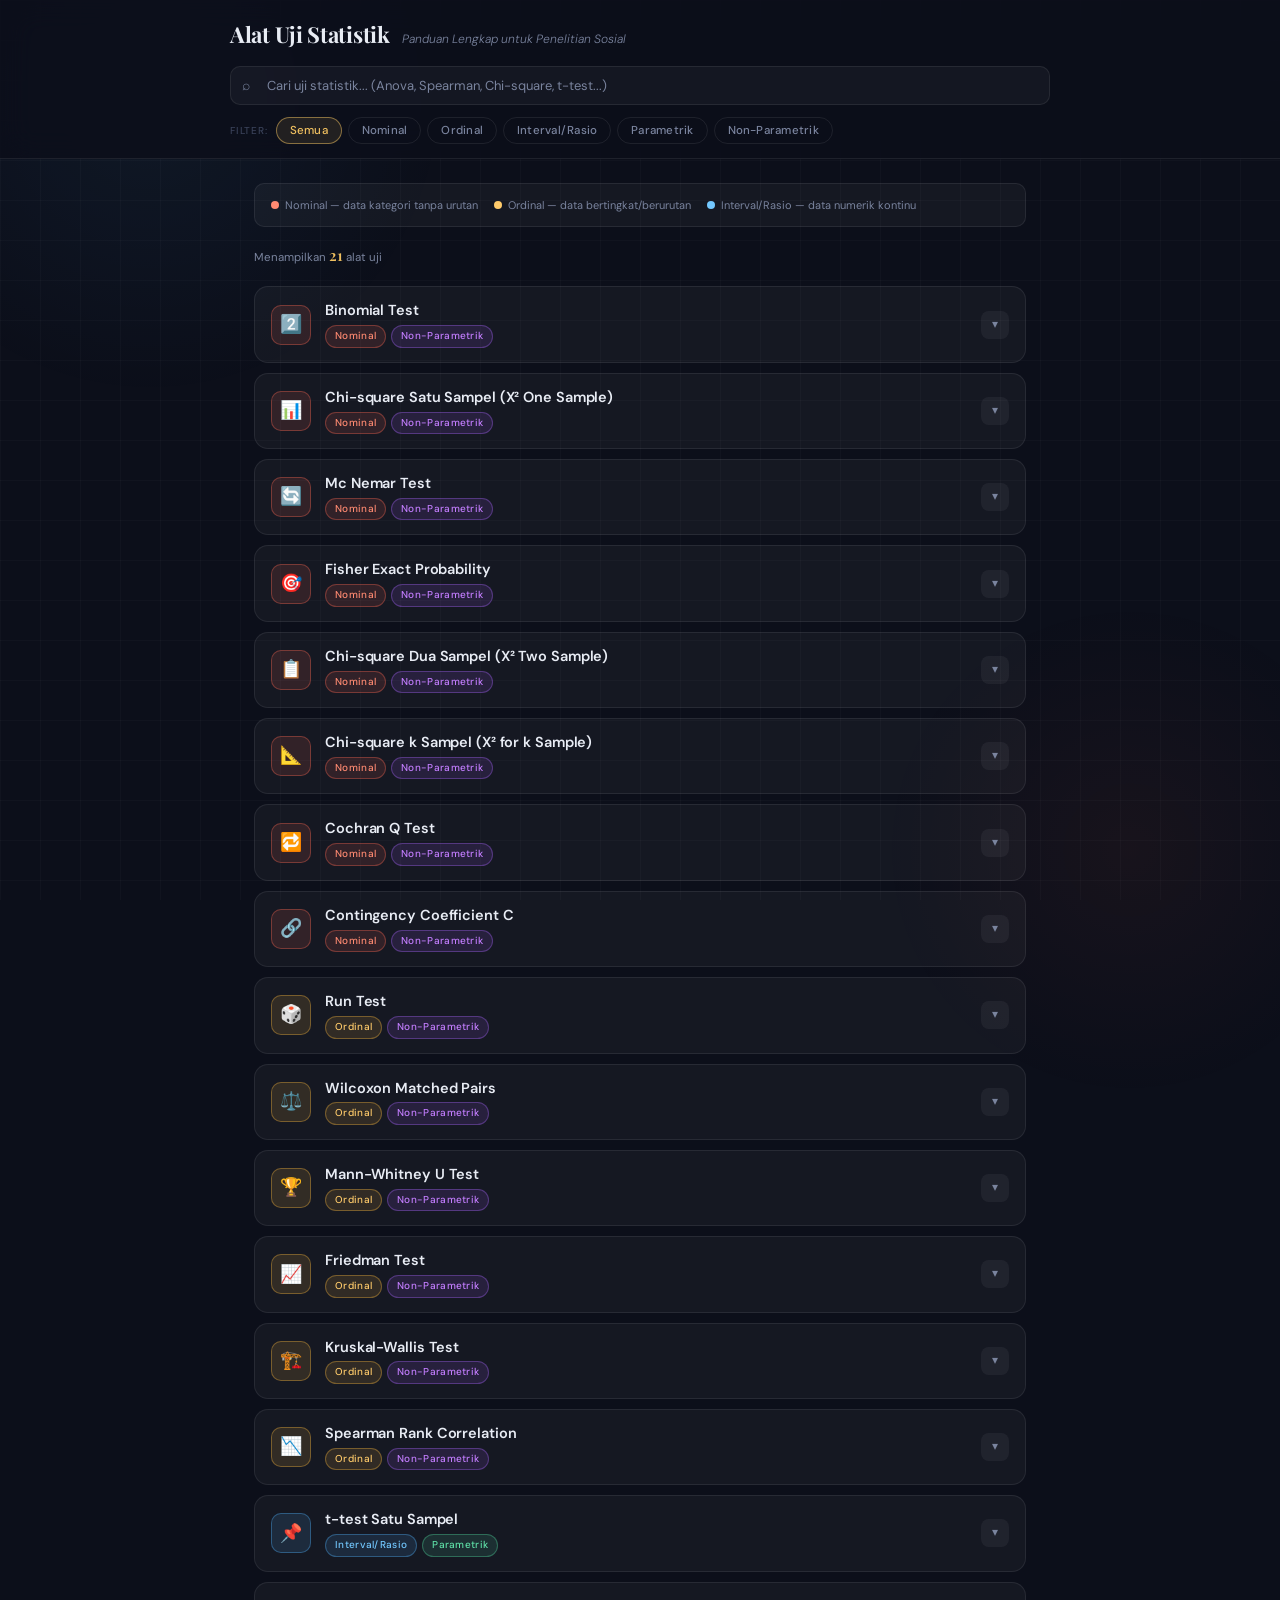
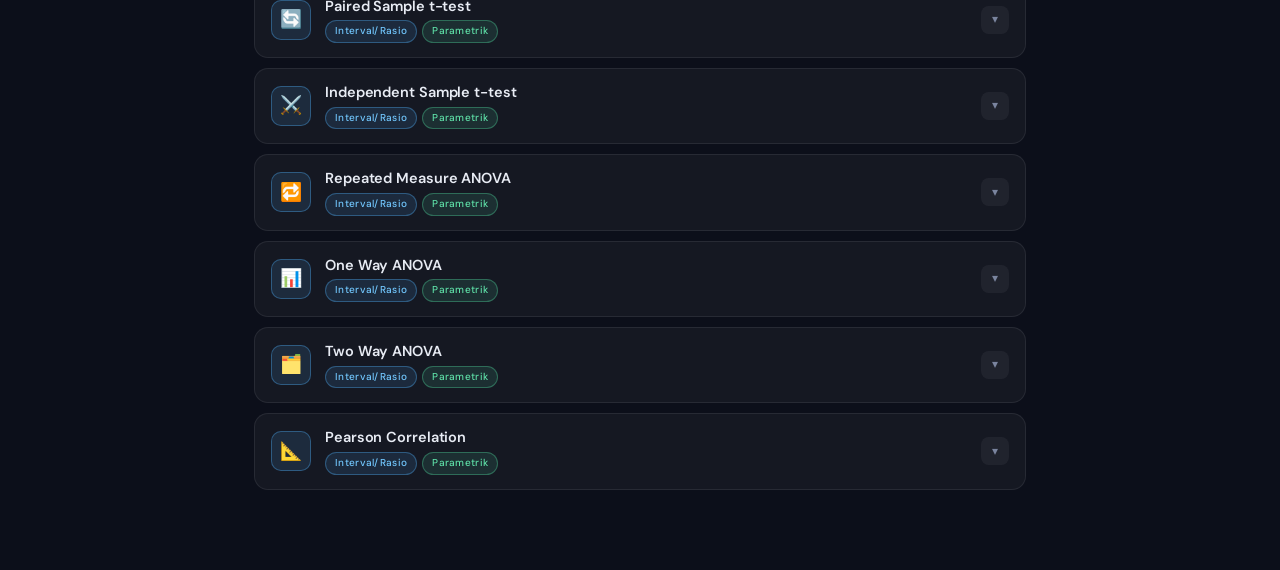
==== index.html @ ec3dcea4 "Rename statistik-uji.html to index.html" ====
<!DOCTYPE html>
<html lang="id">
<head>
<meta charset="UTF-8" />
<meta name="viewport" content="width=device-width, initial-scale=1.0" />
<title>Panduan Alat Uji Statistik</title>
<link href="https://fonts.googleapis.com/css2?family=Playfair+Display:wght@500;600;700&family=DM+Sans:ital,wght@0,300;0,400;0,500;0,600;1,300&display=swap" rel="stylesheet" />
<style>
  *, *::before, *::after { box-sizing: border-box; margin: 0; padding: 0; }

  :root {
    --bg:       #0c0f1a;
    --surface:  #131726;
    --glass:    rgba(255,255,255,0.04);
    --border:   rgba(255,255,255,0.08);
    --border-h: rgba(255,255,255,0.16);
    --text:     #e8ecf4;
    --muted:    #7a849e;
    --faint:    #3a4259;

    --nominal-bg:   rgba(255,105,80,0.12);
    --nominal-bdr:  rgba(255,105,80,0.35);
    --nominal-clr:  #ff8a72;
    --nominal-glow: rgba(255,105,80,0.15);

    --ordinal-bg:   rgba(255,185,60,0.12);
    --ordinal-bdr:  rgba(255,185,60,0.35);
    --ordinal-clr:  #ffcb6b;
    --ordinal-glow: rgba(255,185,60,0.12);

    --interval-bg:   rgba(80,180,255,0.12);
    --interval-bdr:  rgba(80,180,255,0.35);
    --interval-clr:  #73c8ff;
    --interval-glow: rgba(80,180,255,0.12);

    --para-bg:   rgba(80,220,160,0.12);
    --para-bdr:  rgba(80,220,160,0.35);
    --para-clr:  #5fe0a8;

    --nonpara-bg:   rgba(170,100,255,0.12);
    --nonpara-bdr:  rgba(170,100,255,0.35);
    --nonpara-clr:  #c47eff;

    --gold: #f0c060;
    --radius: 14px;
  }

  html { scroll-behavior: smooth; }

  body {
    background: var(--bg);
    color: var(--text);
    font-family: 'DM Sans', sans-serif;
    font-size: 14px;
    line-height: 1.65;
    min-height: 100vh;
    padding: 0;
    overflow-x: hidden;
  }

  /* Background grid */
  body::before {
    content: '';
    position: fixed;
    inset: 0;
    background-image:
      linear-gradient(rgba(255,255,255,0.025) 1px, transparent 1px),
      linear-gradient(90deg, rgba(255,255,255,0.025) 1px, transparent 1px);
    background-size: 40px 40px;
    pointer-events: none;
    z-index: 0;
  }

  /* Ambient glow blobs */
  body::after {
    content: '';
    position: fixed;
    top: -200px;
    left: -150px;
    width: 600px;
    height: 600px;
    background: radial-gradient(ellipse, rgba(80,180,255,0.06) 0%, transparent 70%);
    pointer-events: none;
    z-index: 0;
  }

  .glow-blob-2 {
    position: fixed;
    bottom: -200px;
    right: -100px;
    width: 500px;
    height: 500px;
    background: radial-gradient(ellipse, rgba(255,105,80,0.05) 0%, transparent 70%);
    pointer-events: none;
    z-index: 0;
  }

  /* ─── HEADER ─── */
  .site-header {
    position: sticky;
    top: 0;
    z-index: 100;
    background: rgba(12,15,26,0.85);
    backdrop-filter: blur(16px);
    -webkit-backdrop-filter: blur(16px);
    border-bottom: 1px solid var(--border);
    padding: 16px 24px 14px;
  }

  .header-inner {
    max-width: 820px;
    margin: 0 auto;
  }

  .header-top {
    display: flex;
    align-items: baseline;
    gap: 12px;
    margin-bottom: 14px;
  }

  .site-title {
    font-family: 'Playfair Display', serif;
    font-size: 22px;
    font-weight: 700;
    color: var(--text);
    letter-spacing: -0.3px;
  }

  .site-subtitle {
    font-size: 12px;
    color: var(--muted);
    font-weight: 300;
    font-style: italic;
  }

  /* Search */
  .search-box {
    position: relative;
    margin-bottom: 12px;
  }

  .search-icon {
    position: absolute;
    left: 12px;
    top: 50%;
    transform: translateY(-50%);
    color: var(--muted);
    font-size: 14px;
    pointer-events: none;
  }

  .search-input {
    width: 100%;
    padding: 10px 14px 10px 36px;
    background: var(--glass);
    border: 1px solid var(--border);
    border-radius: 10px;
    color: var(--text);
    font-family: 'DM Sans', sans-serif;
    font-size: 13px;
    outline: none;
    transition: border-color 0.2s, box-shadow 0.2s;
  }

  .search-input::placeholder { color: var(--muted); }

  .search-input:focus {
    border-color: rgba(255,255,255,0.2);
    box-shadow: 0 0 0 3px rgba(255,255,255,0.04);
  }

  /* Filter Pills */
  .filter-row {
    display: flex;
    gap: 6px;
    flex-wrap: wrap;
    align-items: center;
  }

  .filter-label {
    font-size: 10px;
    color: var(--faint);
    text-transform: uppercase;
    letter-spacing: 0.08em;
    margin-right: 2px;
    font-weight: 500;
  }

  .filter-btn {
    padding: 5px 13px;
    font-size: 11.5px;
    font-family: 'DM Sans', sans-serif;
    font-weight: 500;
    border-radius: 20px;
    border: 1px solid var(--border);
    background: transparent;
    color: var(--muted);
    cursor: pointer;
    transition: all 0.18s;
    letter-spacing: 0.02em;
  }

  .filter-btn:hover { border-color: var(--border-h); color: var(--text); }

  .filter-btn.active-semua    { border-color: rgba(240,192,96,0.5); background: rgba(240,192,96,0.1); color: var(--gold); }
  .filter-btn.active-nominal  { border-color: var(--nominal-bdr); background: var(--nominal-bg); color: var(--nominal-clr); }
  .filter-btn.active-ordinal  { border-color: var(--ordinal-bdr); background: var(--ordinal-bg); color: var(--ordinal-clr); }
  .filter-btn.active-interval { border-color: var(--interval-bdr); background: var(--interval-bg); color: var(--interval-clr); }
  .filter-btn.active-parametrik { border-color: var(--para-bdr); background: var(--para-bg); color: var(--para-clr); }
  .filter-btn.active-nonpara  { border-color: var(--nonpara-bdr); background: var(--nonpara-bg); color: var(--nonpara-clr); }

  /* ─── MAIN ─── */
  .main {
    max-width: 820px;
    margin: 0 auto;
    padding: 24px 24px 80px;
    position: relative;
    z-index: 1;
  }

  .count-bar {
    display: flex;
    align-items: center;
    justify-content: space-between;
    margin-bottom: 18px;
  }

  .count-text {
    font-size: 11.5px;
    color: var(--muted);
    font-weight: 400;
  }

  .count-num {
    font-family: 'Playfair Display', serif;
    font-size: 15px;
    color: var(--gold);
    font-weight: 600;
  }

  /* ─── CARDS ─── */
  .cards-grid { display: flex; flex-direction: column; gap: 10px; }

  .uji-card {
    background: var(--glass);
    border: 1px solid var(--border);
    border-radius: var(--radius);
    overflow: hidden;
    cursor: pointer;
    transition: border-color 0.2s, box-shadow 0.2s, transform 0.15s;
    animation: fadeSlide 0.35s ease both;
  }

  @keyframes fadeSlide {
    from { opacity: 0; transform: translateY(12px); }
    to   { opacity: 1; transform: translateY(0); }
  }

  .uji-card:hover {
    border-color: var(--border-h);
    transform: translateY(-1px);
    box-shadow: 0 8px 32px rgba(0,0,0,0.3);
  }

  .uji-card.open { border-color: rgba(255,255,255,0.15); }
  .uji-card.open.cat-nominal  { border-color: var(--nominal-bdr); box-shadow: 0 0 24px var(--nominal-glow); }
  .uji-card.open.cat-ordinal  { border-color: var(--ordinal-bdr); box-shadow: 0 0 24px var(--ordinal-glow); }
  .uji-card.open.cat-interval { border-color: var(--interval-bdr); box-shadow: 0 0 24px var(--interval-glow); }

  /* Card Header */
  .card-header {
    display: flex;
    align-items: center;
    gap: 14px;
    padding: 14px 16px;
    user-select: none;
  }

  .card-icon {
    width: 40px;
    height: 40px;
    min-width: 40px;
    border-radius: 10px;
    display: flex;
    align-items: center;
    justify-content: center;
    font-size: 18px;
    flex-shrink: 0;
  }

  .icon-nominal  { background: var(--nominal-bg);  box-shadow: inset 0 0 0 1px var(--nominal-bdr); }
  .icon-ordinal  { background: var(--ordinal-bg);  box-shadow: inset 0 0 0 1px var(--ordinal-bdr); }
  .icon-interval { background: var(--interval-bg); box-shadow: inset 0 0 0 1px var(--interval-bdr); }

  .card-meta { flex: 1; min-width: 0; }

  .card-name {
    font-size: 14.5px;
    font-weight: 600;
    color: var(--text);
    letter-spacing: -0.1px;
    line-height: 1.3;
    white-space: nowrap;
    overflow: hidden;
    text-overflow: ellipsis;
  }

  .card-tags {
    display: flex;
    gap: 5px;
    flex-wrap: wrap;
    margin-top: 5px;
  }

  .tag {
    font-size: 10px;
    font-weight: 500;
    padding: 2px 9px;
    border-radius: 20px;
    letter-spacing: 0.03em;
  }

  .t-nominal   { background: var(--nominal-bg);   color: var(--nominal-clr);   border: 1px solid var(--nominal-bdr); }
  .t-ordinal   { background: var(--ordinal-bg);   color: var(--ordinal-clr);   border: 1px solid var(--ordinal-bdr); }
  .t-interval  { background: var(--interval-bg);  color: var(--interval-clr);  border: 1px solid var(--interval-bdr); }
  .t-para      { background: var(--para-bg);      color: var(--para-clr);      border: 1px solid var(--para-bdr); }
  .t-nonpara   { background: var(--nonpara-bg);   color: var(--nonpara-clr);   border: 1px solid var(--nonpara-bdr); }

  .chevron {
    width: 28px;
    height: 28px;
    min-width: 28px;
    border-radius: 8px;
    background: rgba(255,255,255,0.05);
    display: flex;
    align-items: center;
    justify-content: center;
    color: var(--muted);
    font-size: 12px;
    transition: transform 0.25s, background 0.2s;
  }

  .uji-card.open .chevron {
    transform: rotate(180deg);
    background: rgba(255,255,255,0.08);
    color: var(--text);
  }

  /* Card Body */
  .card-body {
    max-height: 0;
    overflow: hidden;
    transition: max-height 0.4s cubic-bezier(0.4, 0, 0.2, 1);
  }

  .uji-card.open .card-body { max-height: 800px; }

  .card-body-inner {
    padding: 0 16px 18px;
    border-top: 1px solid var(--border);
    display: grid;
    grid-template-columns: 1fr 1fr;
    gap: 14px 20px;
    margin-top: 14px;
  }

  .body-section { }
  .body-section.full { grid-column: 1 / -1; }

  .body-label {
    font-size: 9.5px;
    font-weight: 600;
    text-transform: uppercase;
    letter-spacing: 0.1em;
    margin-bottom: 6px;
    display: flex;
    align-items: center;
    gap: 5px;
  }

  .label-dot {
    width: 5px;
    height: 5px;
    border-radius: 50%;
    display: inline-block;
    flex-shrink: 0;
  }

  .sec-def   .body-label { color: var(--interval-clr); }
  .sec-def   .label-dot  { background: var(--interval-clr); }
  .sec-when  .body-label { color: var(--para-clr); }
  .sec-when  .label-dot  { background: var(--para-clr); }
  .sec-req   .body-label { color: var(--nominal-clr); }
  .sec-req   .label-dot  { background: var(--nominal-clr); }
  .sec-ex    .body-label { color: var(--ordinal-clr); }
  .sec-ex    .label-dot  { background: var(--ordinal-clr); }

  .body-text {
    font-size: 12.5px;
    color: var(--muted);
    line-height: 1.65;
    font-weight: 300;
  }

  .body-text strong { color: var(--text); font-weight: 500; }

  .example-box {
    background: rgba(255,185,60,0.06);
    border: 1px solid rgba(255,185,60,0.18);
    border-radius: 8px;
    padding: 10px 12px;
    font-size: 12px;
    color: rgba(255,203,107,0.85);
    line-height: 1.6;
    font-style: italic;
    font-weight: 300;
  }

  /* No result */
  .no-result {
    text-align: center;
    padding: 60px 20px;
    color: var(--faint);
    font-size: 14px;
  }

  .no-result span { display: block; font-size: 36px; margin-bottom: 12px; }

  /* ─── LEGEND ─── */
  .legend {
    display: flex;
    gap: 16px;
    flex-wrap: wrap;
    margin-bottom: 16px;
    padding: 12px 16px;
    background: var(--glass);
    border: 1px solid var(--border);
    border-radius: 10px;
  }

  .legend-item {
    display: flex;
    align-items: center;
    gap: 6px;
    font-size: 11px;
    color: var(--muted);
  }

  .legend-dot {
    width: 8px;
    height: 8px;
    border-radius: 50%;
    flex-shrink: 0;
  }

  /* Scroll to top */
  .scroll-top {
    position: fixed;
    bottom: 24px;
    right: 24px;
    width: 40px;
    height: 40px;
    border-radius: 10px;
    background: var(--surface);
    border: 1px solid var(--border);
    color: var(--muted);
    font-size: 16px;
    cursor: pointer;
    display: flex;
    align-items: center;
    justify-content: center;
    transition: all 0.2s;
    z-index: 50;
    opacity: 0;
    pointer-events: none;
  }

  .scroll-top.visible { opacity: 1; pointer-events: all; }
  .scroll-top:hover { border-color: var(--border-h); color: var(--text); transform: translateY(-2px); }

  /* Responsive */
  @media (max-width: 580px) {
    .site-header { padding: 14px 16px 12px; }
    .main { padding: 18px 16px 80px; }
    .card-body-inner { grid-template-columns: 1fr; }
    .body-section.full { grid-column: 1; }
    .card-name { font-size: 13.5px; white-space: normal; }
    .header-top { flex-direction: column; gap: 2px; }
  }
</style>
</head>
<body>

<div class="glow-blob-2"></div>

<!-- HEADER -->
<header class="site-header">
  <div class="header-inner">
    <div class="header-top">
      <h1 class="site-title">Alat Uji Statistik</h1>
      <span class="site-subtitle">Panduan Lengkap untuk Penelitian Sosial</span>
    </div>

    <div class="search-box">
      <span class="search-icon">⌕</span>
      <input class="search-input" id="searchInput" type="text"
        placeholder="Cari uji statistik... (Anova, Spearman, Chi-square, t-test...)"
        oninput="filterCards()" />
    </div>

    <div class="filter-row">
      <span class="filter-label">Filter:</span>
      <button class="filter-btn active-semua"    data-filter="semua"      onclick="setFilter('semua',this)">Semua</button>
      <button class="filter-btn"                data-filter="nominal"    onclick="setFilter('nominal',this)">Nominal</button>
      <button class="filter-btn"                data-filter="ordinal"    onclick="setFilter('ordinal',this)">Ordinal</button>
      <button class="filter-btn"                data-filter="interval"   onclick="setFilter('interval',this)">Interval/Rasio</button>
      <button class="filter-btn"                data-filter="parametrik" onclick="setFilter('parametrik',this)">Parametrik</button>
      <button class="filter-btn"                data-filter="nonpara"    onclick="setFilter('nonpara',this)">Non-Parametrik</button>
    </div>
  </div>
</header>

<!-- MAIN -->
<main class="main">
  <!-- Legend -->
  <div class="legend">
    <div class="legend-item"><span class="legend-dot" style="background:var(--nominal-clr)"></span>Nominal — data kategori tanpa urutan</div>
    <div class="legend-item"><span class="legend-dot" style="background:var(--ordinal-clr)"></span>Ordinal — data bertingkat/berurutan</div>
    <div class="legend-item"><span class="legend-dot" style="background:var(--interval-clr)"></span>Interval/Rasio — data numerik kontinu</div>
  </div>

  <div class="count-bar">
    <span class="count-text">Menampilkan <span class="count-num" id="countNum">0</span> alat uji</span>
    <span class="count-text" id="filterLabel"></span>
  </div>

  <div class="cards-grid" id="cardsGrid"></div>
</main>

<button class="scroll-top" id="scrollTopBtn" onclick="window.scrollTo({top:0,behavior:'smooth'})">↑</button>

<script>
const data = [
  // ── NOMINAL ──
  {
    name: "Binomial Test",
    skala: ["nominal"], jenis: ["nonpara"],
    icon: "icon-nominal", cat: "cat-nominal", emoji: "2️⃣",
    deskripsi: "Menguji apakah proporsi observasi pada dua kategori sesuai dengan proporsi yang dihipotesiskan. Digunakan ketika data hanya memiliki dua kemungkinan hasil (ya/tidak, sukses/gagal, laki/perempuan).",
    kapan: "Satu sampel, data nominal dengan <strong>2 kategori</strong>, ingin menguji apakah proporsi sesuai teori.",
    syarat: "Data berskala nominal, hanya ada <strong>2 kategori (dikotomi)</strong>, satu sampel.",
    contoh: "Apakah proporsi responden yang memilih 'setuju' (60%) berbeda secara signifikan dari proporsi yang diharapkan (50%)?"
  },
  {
    name: "Chi-square Satu Sampel (X² One Sample)",
    skala: ["nominal"], jenis: ["nonpara"],
    icon: "icon-nominal", cat: "cat-nominal", emoji: "📊",
    deskripsi: "Menguji apakah frekuensi observasi pada tiap kategori sesuai dengan frekuensi yang diharapkan berdasarkan teori atau distribusi tertentu. Cocok untuk lebih dari dua kategori.",
    kapan: "Satu sampel, data nominal <strong>≥2 kategori</strong>, membandingkan distribusi observasi vs teori.",
    syarat: "Frekuensi harapan tiap sel <strong>≥ 5</strong>, data nominal, satu sampel.",
    contoh: "Apakah distribusi agama mahasiswa (Islam 70%, Kristen 15%, lainnya 15%) sesuai dengan distribusi populasi umum?"
  },
  {
    name: "Mc Nemar Test",
    skala: ["nominal"], jenis: ["nonpara"],
    icon: "icon-nominal", cat: "cat-nominal", emoji: "🔄",
    deskripsi: "Menguji perubahan proporsi pada dua pengukuran berpasangan dari subjek yang sama (sebelum–sesudah). Dirancang khusus untuk data dikotomi dari kelompok yang sama.",
    kapan: "Dua kelompok <strong>berpasangan</strong>, data nominal dikotomi, mengukur perubahan sebelum–sesudah intervensi.",
    syarat: "Data dikotomi (2 kategori), kelompok berpasangan/related, <strong>desain pre-post</strong>.",
    contoh: "Apakah ada perubahan signifikan proporsi mahasiswa yang 'tidak paham' menjadi 'paham' setelah mengikuti pelatihan?"
  },
  {
    name: "Fisher Exact Probability",
    skala: ["nominal"], jenis: ["nonpara"],
    icon: "icon-nominal", cat: "cat-nominal", emoji: "🎯",
    deskripsi: "Alternatif Chi-square ketika sampel kecil atau frekuensi harapan sel kurang dari 5. Menghitung probabilitas eksak dari tabel kontingensi 2×2.",
    kapan: "Dua kelompok independen, data nominal, <strong>sampel kecil (n&lt;20)</strong> atau frekuensi harapan &lt;5.",
    syarat: "Tabel 2×2, dua kelompok bebas, sampel kecil, <strong>frekuensi harapan &lt;5</strong>.",
    contoh: "Apakah ada hubungan antara jenis kelamin dan keputusan mengikuti organisasi pada kelompok mahasiswa baru yang kecil?"
  },
  {
    name: "Chi-square Dua Sampel (X² Two Sample)",
    skala: ["nominal"], jenis: ["nonpara"],
    icon: "icon-nominal", cat: "cat-nominal", emoji: "📋",
    deskripsi: "Menguji apakah ada perbedaan distribusi frekuensi antara dua kelompok independen. Uji yang paling umum untuk data nominal dengan dua kelompok bebas dan sampel besar.",
    kapan: "Dua kelompok <strong>independen</strong>, data nominal, sampel cukup besar, frekuensi harapan tiap sel ≥5.",
    syarat: "Dua kelompok bebas, <strong>frekuensi harapan ≥5</strong> per sel, data nominal.",
    contoh: "Apakah ada perbedaan proporsi pilihan partai politik antara kelompok laki-laki dan perempuan?"
  },
  {
    name: "Chi-square k Sampel (X² for k Sample)",
    skala: ["nominal"], jenis: ["nonpara"],
    icon: "icon-nominal", cat: "cat-nominal", emoji: "📐",
    deskripsi: "Perluasan Chi-square untuk lebih dari dua kelompok. Menguji apakah ada perbedaan distribusi proporsi di antara beberapa kelompok sekaligus.",
    kapan: "<strong>Lebih dari 2 kelompok</strong>, data nominal, ingin menguji perbedaan distribusi antar semua kelompok.",
    syarat: "Lebih dari 2 kelompok (bebas atau berpasangan), data nominal.",
    contoh: "Apakah ada perbedaan pilihan metode belajar (online/offline/hybrid) antara mahasiswa Semester 1, 3, 5, dan 7?"
  },
  {
    name: "Cochran Q Test",
    skala: ["nominal"], jenis: ["nonpara"],
    icon: "icon-nominal", cat: "cat-nominal", emoji: "🔁",
    deskripsi: "Perluasan Mc Nemar untuk lebih dari dua pengukuran berpasangan pada data dikotomi. Menguji apakah ada perubahan proporsi yang konsisten di tiga kondisi atau lebih.",
    kapan: "<strong>Lebih dari 2</strong> pengukuran berpasangan, data dikotomi, subjek diukur berulang kali.",
    syarat: "Data dikotomi, >2 kondisi berpasangan, subjek yang sama diukur berulang.",
    contoh: "Apakah proporsi mahasiswa yang 'berhasil' mengerjakan soal berbeda secara signifikan pada minggu ke-1, ke-3, dan ke-5 pelatihan?"
  },
  {
    name: "Contingency Coefficient C",
    skala: ["nominal"], jenis: ["nonpara"],
    icon: "icon-nominal", cat: "cat-nominal", emoji: "🔗",
    deskripsi: "Mengukur kekuatan hubungan (korelasi) antara dua variabel nominal. Nilainya berkisar antara 0 (tidak ada hubungan) hingga mendekati 1 (hubungan kuat). Diturunkan dari nilai Chi-square.",
    kapan: "Mengukur <strong>asosiasi</strong> antara dua variabel nominal, setelah Chi-square terbukti signifikan.",
    syarat: "Dua variabel nominal, tabel kontingensi, sebaiknya digunakan bersama Chi-square.",
    contoh: "Seberapa kuat hubungan antara jenis kelamin dan pilihan jurusan kuliah?"
  },
  // ── ORDINAL ──
  {
    name: "Run Test",
    skala: ["ordinal"], jenis: ["nonpara"],
    icon: "icon-ordinal", cat: "cat-ordinal", emoji: "🎲",
    deskripsi: "Menguji apakah urutan atau sekuens data bersifat acak (random) atau menunjukkan pola tertentu. Digunakan untuk mendeteksi tren, pola siklus, atau non-randomness dalam data.",
    kapan: "Satu sampel ordinal/nominal, ingin menguji <strong>kerandoman urutan</strong> data.",
    syarat: "Satu sampel, data dikotomi atau ordinal, fokus pada urutan kemunculan nilai.",
    contoh: "Apakah urutan jawaban benar-salah mahasiswa dalam ujian bersifat acak, atau ada pola menebak?"
  },
  {
    name: "Wilcoxon Matched Pairs",
    skala: ["ordinal"], jenis: ["nonpara"],
    icon: "icon-ordinal", cat: "cat-ordinal", emoji: "⚖️",
    deskripsi: "Alternatif non-parametrik dari Paired t-test. Menguji apakah ada perbedaan signifikan antara dua pengukuran berpasangan dengan membandingkan ranking selisih skor.",
    kapan: "Dua kelompok berpasangan, data ordinal atau <strong>interval tidak normal</strong>, desain pre-post.",
    syarat: "Dua kondisi berpasangan, data ordinal atau interval tidak normal, ukuran sampel <strong>≥6</strong>.",
    contoh: "Apakah ada perbedaan skor kepuasan mahasiswa sebelum dan sesudah perbaikan sistem akademik?"
  },
  {
    name: "Mann-Whitney U Test",
    skala: ["ordinal"], jenis: ["nonpara"],
    icon: "icon-ordinal", cat: "cat-ordinal", emoji: "🏆",
    deskripsi: "Alternatif non-parametrik dari Independent t-test. Membandingkan dua kelompok bebas dengan menguji apakah salah satu kelompok cenderung memiliki nilai lebih tinggi (ranking lebih tinggi).",
    kapan: "Dua kelompok <strong>independen</strong>, data ordinal atau interval tidak normal.",
    syarat: "Dua kelompok bebas, data ordinal atau interval <strong>tidak memenuhi asumsi normalitas</strong>.",
    contoh: "Apakah ada perbedaan tingkat stres antara mahasiswa kos dan mahasiswa yang tinggal bersama orang tua?"
  },
  {
    name: "Friedman Test",
    skala: ["ordinal"], jenis: ["nonpara"],
    icon: "icon-ordinal", cat: "cat-ordinal", emoji: "📈",
    deskripsi: "Alternatif non-parametrik dari Repeated Measure ANOVA. Menguji perbedaan di antara lebih dari dua kondisi berpasangan berdasarkan ranking dalam setiap baris subjek.",
    kapan: "<strong>Lebih dari 2</strong> kondisi berpasangan, data ordinal atau interval tidak normal.",
    syarat: ">2 kondisi berpasangan, subjek yang sama diukur berulang, data ordinal/interval tidak normal.",
    contoh: "Apakah ada perbedaan skor motivasi belajar mahasiswa pada bulan ke-1, ke-3, dan ke-6 program mentoring?"
  },
  {
    name: "Kruskal-Wallis Test",
    skala: ["ordinal"], jenis: ["nonpara"],
    icon: "icon-ordinal", cat: "cat-ordinal", emoji: "🏗️",
    deskripsi: "Alternatif non-parametrik dari One Way ANOVA. Membandingkan lebih dari dua kelompok bebas menggunakan ranking. Jika signifikan, perlu uji post-hoc (Mann-Whitney + koreksi Bonferroni).",
    kapan: "<strong>Lebih dari 2 kelompok independen</strong>, data ordinal atau tidak memenuhi asumsi ANOVA.",
    syarat: ">2 kelompok bebas, data ordinal atau interval tidak normal, tiap kelompok <strong>n≥5</strong>.",
    contoh: "Apakah ada perbedaan tingkat kepuasan kerja antara PNS, karyawan swasta, dan wiraswasta?"
  },
  {
    name: "Spearman Rank Correlation",
    skala: ["ordinal"], jenis: ["nonpara"],
    icon: "icon-ordinal", cat: "cat-ordinal", emoji: "📉",
    deskripsi: "Mengukur kekuatan dan arah hubungan monotonis antara dua variabel ordinal (atau interval tidak normal). Menggunakan ranking, bukan nilai asli. Koefisien berkisar −1 hingga +1.",
    kapan: "Mencari <strong>korelasi</strong> antara dua variabel ordinal, atau interval yang tidak normal.",
    syarat: "Dua variabel ordinal atau interval tidak normal, hubungan tidak harus linier (cukup <strong>monotonis</strong>).",
    contoh: "Apakah ada hubungan antara peringkat kelas dan tingkat kepuasan terhadap pembelajaran?"
  },
  // ── INTERVAL ──
  {
    name: "t-test Satu Sampel",
    skala: ["interval"], jenis: ["parametrik"],
    icon: "icon-interval", cat: "cat-interval", emoji: "📌",
    deskripsi: "Menguji apakah rata-rata satu kelompok berbeda secara signifikan dari nilai yang ditetapkan (nilai teoritis/standar). Uji dasar untuk data interval/rasio dengan satu sampel.",
    kapan: "Satu sampel, data interval/rasio, membandingkan rata-rata sampel dengan <strong>nilai standar tertentu</strong>.",
    syarat: "Data interval/rasio, <strong>distribusi normal</strong>, satu sampel.",
    contoh: "Apakah rata-rata IPK mahasiswa program A (3,2) berbeda secara signifikan dari standar IPK nasional (3,0)?"
  },
  {
    name: "Paired Sample t-test",
    skala: ["interval"], jenis: ["parametrik"],
    icon: "icon-interval", cat: "cat-interval", emoji: "🔄",
    deskripsi: "Membandingkan rata-rata dua pengukuran berpasangan dari subjek yang sama. Digunakan untuk desain pre-post atau ketika setiap data di kelompok 1 berpasangan dengan data di kelompok 2.",
    kapan: "Dua pengukuran <strong>berpasangan</strong> (pre-post), data interval/rasio, distribusi normal.",
    syarat: "Data interval/rasio, dua kondisi berpasangan, <strong>selisih skor berdistribusi normal</strong>.",
    contoh: "Apakah ada perbedaan rata-rata skor ujian mahasiswa sebelum dan sesudah mengikuti bimbel intensif?"
  },
  {
    name: "Independent Sample t-test",
    skala: ["interval"], jenis: ["parametrik"],
    icon: "icon-interval", cat: "cat-interval", emoji: "⚔️",
    deskripsi: "Membandingkan rata-rata dua kelompok yang berbeda dan tidak saling berhubungan. Uji parametrik paling umum untuk membandingkan dua kelompok pada data interval/rasio.",
    kapan: "Dua kelompok <strong>bebas</strong>, data interval/rasio, distribusi normal, varians homogen.",
    syarat: "Data interval/rasio, dua kelompok independen, distribusi normal, <strong>homogenitas varians</strong> (Levene's Test).",
    contoh: "Apakah ada perbedaan rata-rata pendapatan antara lulusan S1 dan D3?"
  },
  {
    name: "Repeated Measure ANOVA",
    skala: ["interval"], jenis: ["parametrik"],
    icon: "icon-interval", cat: "cat-interval", emoji: "🔁",
    deskripsi: "Perluasan Paired t-test untuk lebih dari dua kondisi berpasangan. Menganalisis perubahan rata-rata dalam satu kelompok subjek yang diukur berulang kali pada beberapa kondisi atau waktu.",
    kapan: "Satu kelompok, data interval/rasio, <strong>lebih dari dua waktu/kondisi</strong> pengukuran.",
    syarat: "Data interval/rasio, >2 kondisi berpasangan, normalitas, <strong>sphericity</strong> (Mauchly's test).",
    contoh: "Apakah ada perubahan rata-rata skor kecemasan mahasiswa pada minggu ke-1, ke-4, ke-8, dan ke-12 perkuliahan?"
  },
  {
    name: "One Way ANOVA",
    skala: ["interval"], jenis: ["parametrik"],
    icon: "icon-interval", cat: "cat-interval", emoji: "📊",
    deskripsi: "Membandingkan rata-rata lebih dari dua kelompok bebas berdasarkan <em>satu faktor</em>. Jika signifikan, perlu uji post-hoc (Tukey, Bonferroni, LSD) untuk mengetahui kelompok mana yang berbeda.",
    kapan: "<strong>Lebih dari 2 kelompok bebas</strong>, satu faktor, data interval/rasio, distribusi normal.",
    syarat: "Data interval/rasio, >2 kelompok independen, distribusi normal, <strong>homogenitas varians</strong>.",
    contoh: "Apakah ada perbedaan rata-rata produktivitas kerja antara karyawan dengan latar belakang S1, S2, dan S3?"
  },
  {
    name: "Two Way ANOVA",
    skala: ["interval"], jenis: ["parametrik"],
    icon: "icon-interval", cat: "cat-interval", emoji: "🗂️",
    deskripsi: "Menguji pengaruh <em>dua faktor</em> sekaligus terhadap satu variabel dependen, serta interaksi antara kedua faktor tersebut. Lebih efisien karena bisa melihat efek kombinasi dua variabel.",
    kapan: "Lebih dari 2 kelompok, <strong>dua faktor independen</strong>, data interval/rasio, ingin melihat efek interaksi.",
    syarat: "Data interval/rasio, dua faktor independen kategoris, normalitas, <strong>homogenitas varians</strong>.",
    contoh: "Apakah nilai ujian dipengaruhi oleh metode belajar (ceramah/diskusi) DAN jenis kelamin, serta apakah ada interaksi keduanya?"
  },
  {
    name: "Pearson Correlation",
    skala: ["interval"], jenis: ["parametrik"],
    icon: "icon-interval", cat: "cat-interval", emoji: "📐",
    deskripsi: "Mengukur kekuatan dan arah hubungan <em>linier</em> antara dua variabel interval/rasio. Koefisien r berkisar −1 (negatif sempurna) hingga +1 (positif sempurna). r=0 berarti tidak ada hubungan linier.",
    kapan: "Mengukur <strong>korelasi</strong> antara dua variabel interval/rasio yang keduanya berdistribusi normal.",
    syarat: "Dua variabel interval/rasio, distribusi <strong>normal bivariat</strong>, hubungan bersifat linier.",
    contoh: "Apakah ada hubungan antara jumlah jam belajar per minggu dengan nilai IPK mahasiswa?"
  }
];

let activeFilter = 'semua';
let searchQuery = '';
let openCards = new Set();

function setFilter(filter, btn) {
  activeFilter = filter;
  document.querySelectorAll('.filter-btn').forEach(b => {
    b.className = 'filter-btn';
  });
  btn.classList.add('active-' + filter);
  openCards.clear();
  renderCards();
}

function filterCards() {
  searchQuery = document.getElementById('searchInput').value.toLowerCase();
  openCards.clear();
  renderCards();
}

function renderCards() {
  const grid = document.getElementById('cardsGrid');
  const filtered = data.filter(d => {
    const mf = activeFilter === 'semua'
      || (activeFilter === 'nominal'    && d.skala.includes('nominal'))
      || (activeFilter === 'ordinal'    && d.skala.includes('ordinal'))
      || (activeFilter === 'interval'   && d.skala.includes('interval'))
      || (activeFilter === 'parametrik' && d.jenis.includes('parametrik'))
      || (activeFilter === 'nonpara'    && d.jenis.includes('nonpara'));
    const ms = !searchQuery
      || d.name.toLowerCase().includes(searchQuery)
      || d.deskripsi.toLowerCase().includes(searchQuery)
      || d.kapan.toLowerCase().includes(searchQuery);
    return mf && ms;
  });

  document.getElementById('countNum').textContent = filtered.length;

  if (filtered.length === 0) {
    grid.innerHTML = `<div class="no-result"><span>🔍</span>Tidak ada hasil untuk "<strong>${searchQuery}</strong>".<br>Coba kata kunci lain.</div>`;
    return;
  }

  grid.innerHTML = filtered.map((d, i) => {
    const skalaTags = d.skala.map(s =>
      s === 'nominal'  ? '<span class="tag t-nominal">Nominal</span>' :
      s === 'ordinal'  ? '<span class="tag t-ordinal">Ordinal</span>' :
                         '<span class="tag t-interval">Interval/Rasio</span>'
    ).join('');
    const jenisTags = d.jenis.map(j =>
      j === 'parametrik' ? '<span class="tag t-para">Parametrik</span>'
                         : '<span class="tag t-nonpara">Non-Parametrik</span>'
    ).join('');

    const isOpen = openCards.has(i);
    return `
    <div class="uji-card ${d.cat} ${isOpen ? 'open' : ''}" id="card-${i}" onclick="toggleCard(${i})">
      <div class="card-header">
        <div class="card-icon ${d.icon}">${d.emoji}</div>
        <div class="card-meta">
          <div class="card-name">${d.name}</div>
          <div class="card-tags">${skalaTags}${jenisTags}</div>
        </div>
        <div class="chevron">▾</div>
      </div>
      <div class="card-body">
        <div class="card-body-inner">
          <div class="body-section sec-def">
            <div class="body-label"><span class="label-dot"></span>Pengertian</div>
            <div class="body-text">${d.deskripsi}</div>
          </div>
          <div class="body-section sec-when">
            <div class="body-label"><span class="label-dot"></span>Kapan Digunakan</div>
            <div class="body-text">${d.kapan}</div>
          </div>
          <div class="body-section sec-req">
            <div class="body-label"><span class="label-dot"></span>Syarat Penggunaan</div>
            <div class="body-text">${d.syarat}</div>
          </div>
          <div class="body-section sec-ex full">
            <div class="body-label"><span class="label-dot"></span>Contoh Kasus</div>
            <div class="example-box">${d.contoh}</div>
          </div>
        </div>
      </div>
    </div>`;
  }).join('');
}

function toggleCard(i) {
  const card = document.getElementById('card-' + i);
  if (openCards.has(i)) {
    openCards.delete(i);
    card.classList.remove('open');
  } else {
    openCards.add(i);
    card.classList.add('open');
  }
}

// Scroll to top button
window.addEventListener('scroll', () => {
  const btn = document.getElementById('scrollTopBtn');
  btn.classList.toggle('visible', window.scrollY > 300);
});

renderCards();
</script>
</body>
</html>
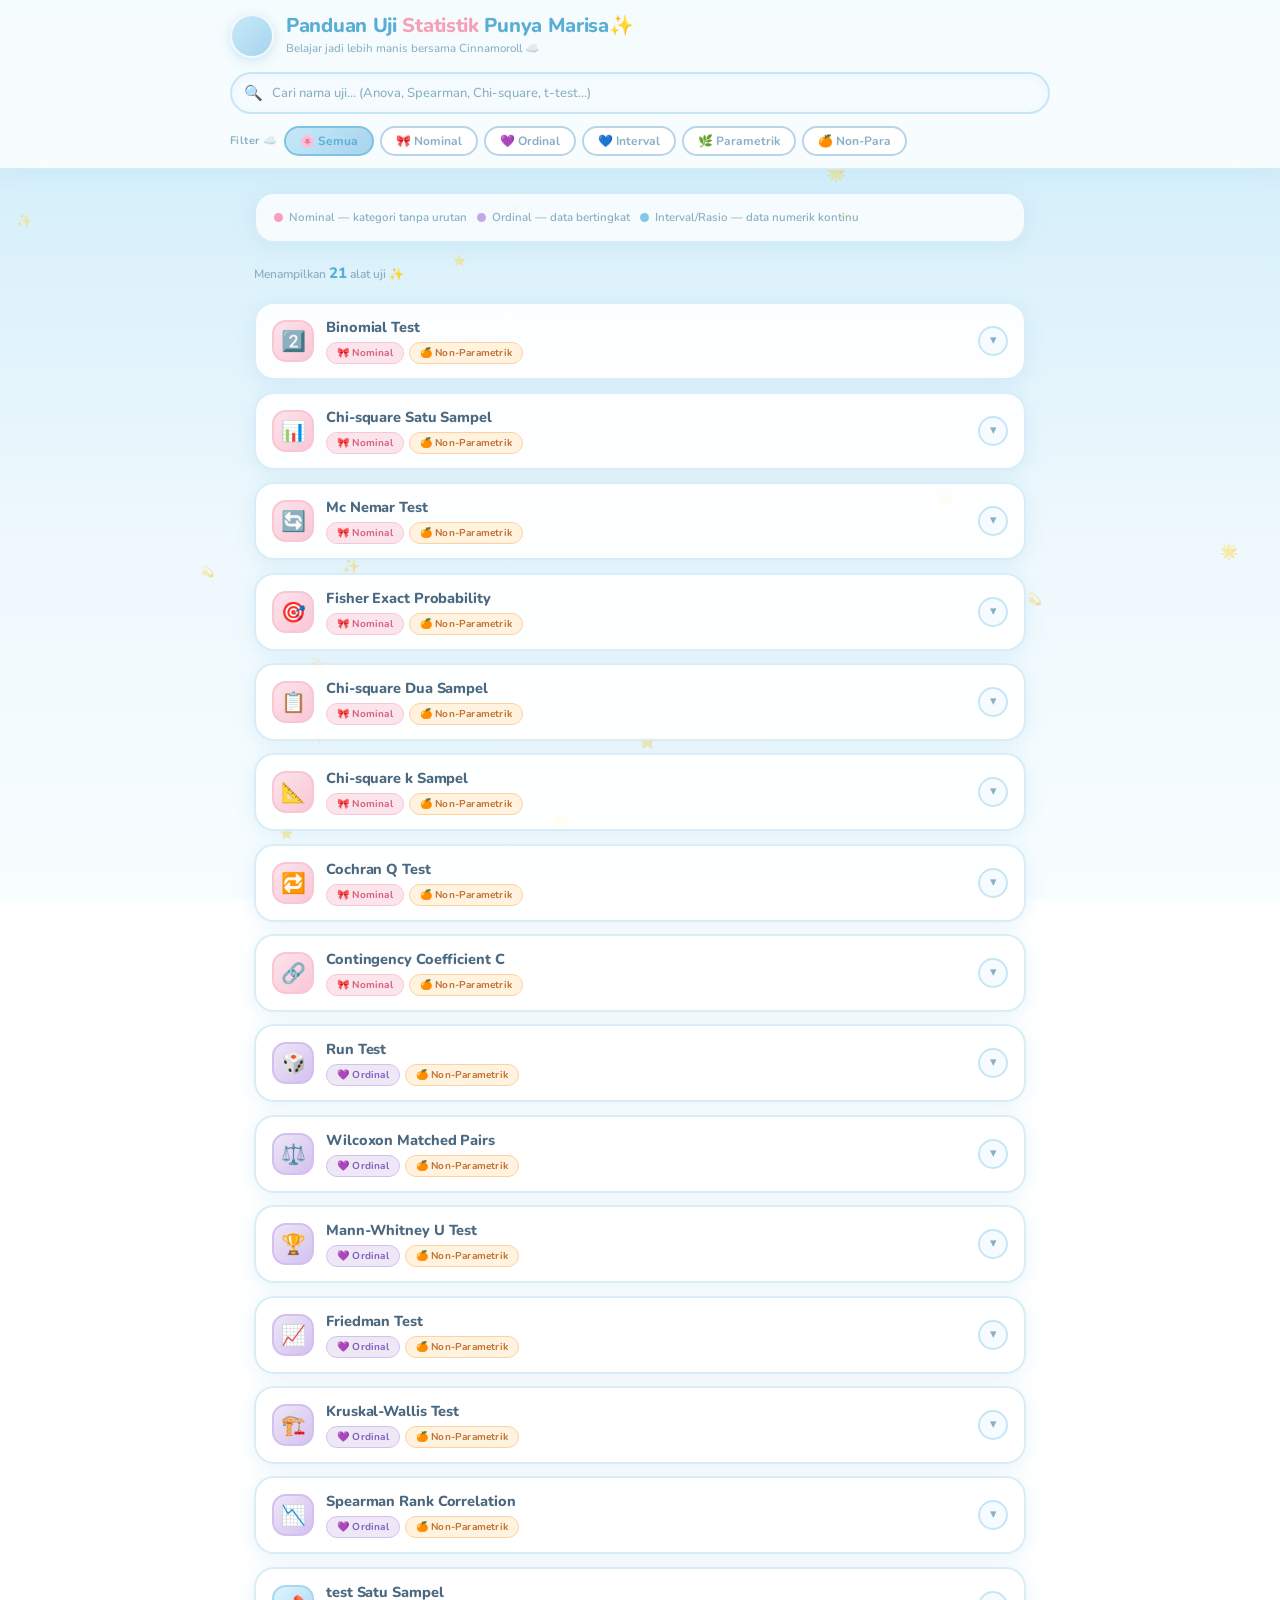
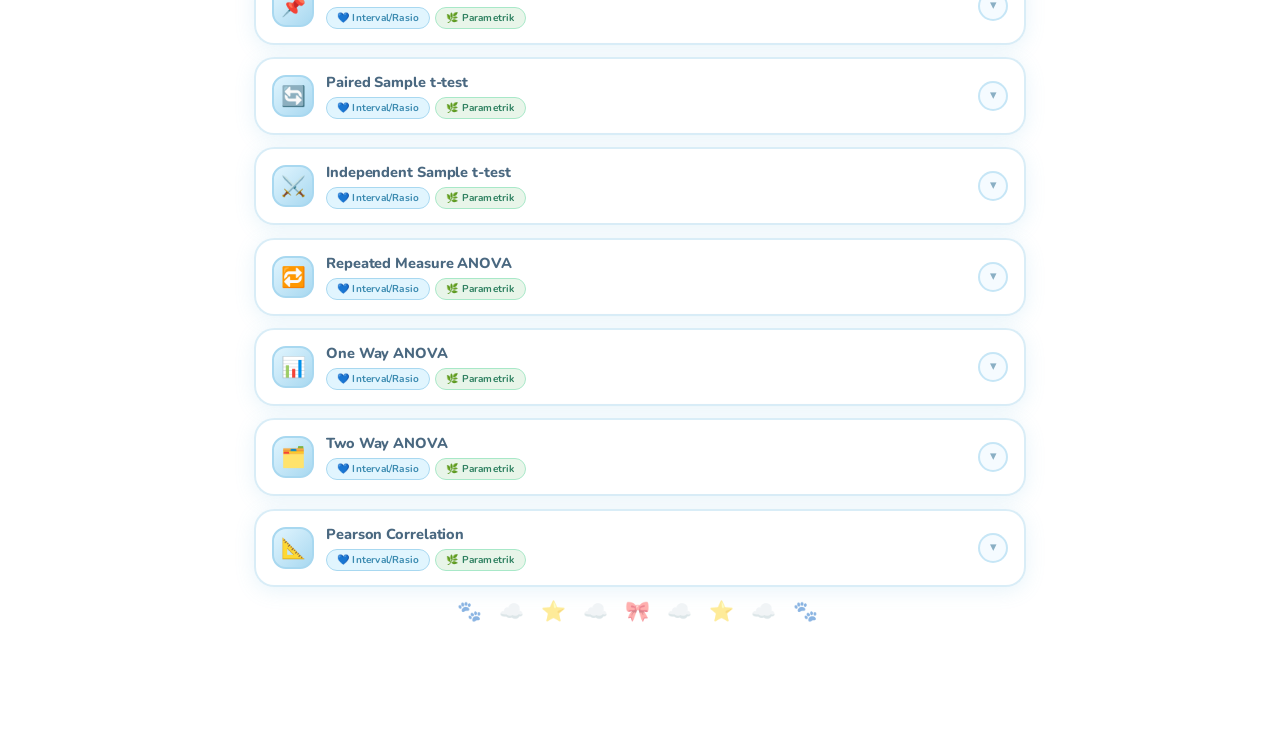
==== commit 3da968c9: "." ====
--- a/index.html
+++ b/index.html
@@ -3,749 +3,697 @@
 <head>
 <meta charset="UTF-8" />
 <meta name="viewport" content="width=device-width, initial-scale=1.0" />
-<title>Panduan Alat Uji Statistik</title>
-<link href="https://fonts.googleapis.com/css2?family=Playfair+Display:wght@500;600;700&family=DM+Sans:ital,wght@0,300;0,400;0,500;0,600;1,300&display=swap" rel="stylesheet" />
+<title>Panduan Uji Statistik Punya Marisa🌸</title>
+<link href="https://fonts.googleapis.com/css2?family=Nunito:ital,wght@0,400;0,500;0,600;0,700;0,800;1,400&display=swap" rel="stylesheet" />
 <style>
-  *, *::before, *::after { box-sizing: border-box; margin: 0; padding: 0; }
-
-  :root {
-    --bg:       #0c0f1a;
-    --surface:  #131726;
-    --glass:    rgba(255,255,255,0.04);
-    --border:   rgba(255,255,255,0.08);
-    --border-h: rgba(255,255,255,0.16);
-    --text:     #e8ecf4;
-    --muted:    #7a849e;
-    --faint:    #3a4259;
-
-    --nominal-bg:   rgba(255,105,80,0.12);
-    --nominal-bdr:  rgba(255,105,80,0.35);
-    --nominal-clr:  #ff8a72;
-    --nominal-glow: rgba(255,105,80,0.15);
-
-    --ordinal-bg:   rgba(255,185,60,0.12);
-    --ordinal-bdr:  rgba(255,185,60,0.35);
-    --ordinal-clr:  #ffcb6b;
-    --ordinal-glow: rgba(255,185,60,0.12);
-
-    --interval-bg:   rgba(80,180,255,0.12);
-    --interval-bdr:  rgba(80,180,255,0.35);
-    --interval-clr:  #73c8ff;
-    --interval-glow: rgba(80,180,255,0.12);
-
-    --para-bg:   rgba(80,220,160,0.12);
-    --para-bdr:  rgba(80,220,160,0.35);
-    --para-clr:  #5fe0a8;
-
-    --nonpara-bg:   rgba(170,100,255,0.12);
-    --nonpara-bdr:  rgba(170,100,255,0.35);
-    --nonpara-clr:  #c47eff;
-
-    --gold: #f0c060;
-    --radius: 14px;
-  }
-
-  html { scroll-behavior: smooth; }
-
-  body {
-    background: var(--bg);
-    color: var(--text);
-    font-family: 'DM Sans', sans-serif;
-    font-size: 14px;
-    line-height: 1.65;
-    min-height: 100vh;
-    padding: 0;
-    overflow-x: hidden;
-  }
-
-  /* Background grid */
-  body::before {
-    content: '';
-    position: fixed;
-    inset: 0;
-    background-image:
-      linear-gradient(rgba(255,255,255,0.025) 1px, transparent 1px),
-      linear-gradient(90deg, rgba(255,255,255,0.025) 1px, transparent 1px);
-    background-size: 40px 40px;
-    pointer-events: none;
-    z-index: 0;
-  }
-
-  /* Ambient glow blobs */
-  body::after {
-    content: '';
-    position: fixed;
-    top: -200px;
-    left: -150px;
-    width: 600px;
-    height: 600px;
-    background: radial-gradient(ellipse, rgba(80,180,255,0.06) 0%, transparent 70%);
-    pointer-events: none;
-    z-index: 0;
-  }
-
-  .glow-blob-2 {
-    position: fixed;
-    bottom: -200px;
-    right: -100px;
-    width: 500px;
-    height: 500px;
-    background: radial-gradient(ellipse, rgba(255,105,80,0.05) 0%, transparent 70%);
-    pointer-events: none;
-    z-index: 0;
-  }
-
-  /* ─── HEADER ─── */
-  .site-header {
-    position: sticky;
-    top: 0;
-    z-index: 100;
-    background: rgba(12,15,26,0.85);
-    backdrop-filter: blur(16px);
-    -webkit-backdrop-filter: blur(16px);
-    border-bottom: 1px solid var(--border);
-    padding: 16px 24px 14px;
-  }
-
-  .header-inner {
-    max-width: 820px;
-    margin: 0 auto;
-  }
-
-  .header-top {
-    display: flex;
-    align-items: baseline;
-    gap: 12px;
-    margin-bottom: 14px;
-  }
-
-  .site-title {
-    font-family: 'Playfair Display', serif;
-    font-size: 22px;
-    font-weight: 700;
-    color: var(--text);
-    letter-spacing: -0.3px;
-  }
-
-  .site-subtitle {
-    font-size: 12px;
-    color: var(--muted);
-    font-weight: 300;
-    font-style: italic;
-  }
-
-  /* Search */
-  .search-box {
-    position: relative;
-    margin-bottom: 12px;
-  }
-
-  .search-icon {
-    position: absolute;
-    left: 12px;
-    top: 50%;
-    transform: translateY(-50%);
-    color: var(--muted);
-    font-size: 14px;
-    pointer-events: none;
-  }
-
-  .search-input {
-    width: 100%;
-    padding: 10px 14px 10px 36px;
-    background: var(--glass);
-    border: 1px solid var(--border);
-    border-radius: 10px;
-    color: var(--text);
-    font-family: 'DM Sans', sans-serif;
-    font-size: 13px;
-    outline: none;
-    transition: border-color 0.2s, box-shadow 0.2s;
-  }
-
-  .search-input::placeholder { color: var(--muted); }
-
-  .search-input:focus {
-    border-color: rgba(255,255,255,0.2);
-    box-shadow: 0 0 0 3px rgba(255,255,255,0.04);
-  }
-
-  /* Filter Pills */
-  .filter-row {
-    display: flex;
-    gap: 6px;
-    flex-wrap: wrap;
-    align-items: center;
-  }
-
-  .filter-label {
-    font-size: 10px;
-    color: var(--faint);
-    text-transform: uppercase;
-    letter-spacing: 0.08em;
-    margin-right: 2px;
-    font-weight: 500;
-  }
-
-  .filter-btn {
-    padding: 5px 13px;
-    font-size: 11.5px;
-    font-family: 'DM Sans', sans-serif;
-    font-weight: 500;
-    border-radius: 20px;
-    border: 1px solid var(--border);
-    background: transparent;
-    color: var(--muted);
-    cursor: pointer;
-    transition: all 0.18s;
-    letter-spacing: 0.02em;
-  }
-
-  .filter-btn:hover { border-color: var(--border-h); color: var(--text); }
-
-  .filter-btn.active-semua    { border-color: rgba(240,192,96,0.5); background: rgba(240,192,96,0.1); color: var(--gold); }
-  .filter-btn.active-nominal  { border-color: var(--nominal-bdr); background: var(--nominal-bg); color: var(--nominal-clr); }
-  .filter-btn.active-ordinal  { border-color: var(--ordinal-bdr); background: var(--ordinal-bg); color: var(--ordinal-clr); }
-  .filter-btn.active-interval { border-color: var(--interval-bdr); background: var(--interval-bg); color: var(--interval-clr); }
-  .filter-btn.active-parametrik { border-color: var(--para-bdr); background: var(--para-bg); color: var(--para-clr); }
-  .filter-btn.active-nonpara  { border-color: var(--nonpara-bdr); background: var(--nonpara-bg); color: var(--nonpara-clr); }
-
-  /* ─── MAIN ─── */
-  .main {
-    max-width: 820px;
-    margin: 0 auto;
-    padding: 24px 24px 80px;
-    position: relative;
-    z-index: 1;
-  }
-
-  .count-bar {
-    display: flex;
-    align-items: center;
-    justify-content: space-between;
-    margin-bottom: 18px;
-  }
-
-  .count-text {
-    font-size: 11.5px;
-    color: var(--muted);
-    font-weight: 400;
-  }
-
-  .count-num {
-    font-family: 'Playfair Display', serif;
-    font-size: 15px;
-    color: var(--gold);
-    font-weight: 600;
-  }
-
-  /* ─── CARDS ─── */
-  .cards-grid { display: flex; flex-direction: column; gap: 10px; }
-
-  .uji-card {
-    background: var(--glass);
-    border: 1px solid var(--border);
-    border-radius: var(--radius);
-    overflow: hidden;
-    cursor: pointer;
-    transition: border-color 0.2s, box-shadow 0.2s, transform 0.15s;
-    animation: fadeSlide 0.35s ease both;
-  }
-
-  @keyframes fadeSlide {
-    from { opacity: 0; transform: translateY(12px); }
-    to   { opacity: 1; transform: translateY(0); }
-  }
-
-  .uji-card:hover {
-    border-color: var(--border-h);
-    transform: translateY(-1px);
-    box-shadow: 0 8px 32px rgba(0,0,0,0.3);
-  }
-
-  .uji-card.open { border-color: rgba(255,255,255,0.15); }
-  .uji-card.open.cat-nominal  { border-color: var(--nominal-bdr); box-shadow: 0 0 24px var(--nominal-glow); }
-  .uji-card.open.cat-ordinal  { border-color: var(--ordinal-bdr); box-shadow: 0 0 24px var(--ordinal-glow); }
-  .uji-card.open.cat-interval { border-color: var(--interval-bdr); box-shadow: 0 0 24px var(--interval-glow); }
-
-  /* Card Header */
-  .card-header {
-    display: flex;
-    align-items: center;
-    gap: 14px;
-    padding: 14px 16px;
-    user-select: none;
-  }
-
-  .card-icon {
-    width: 40px;
-    height: 40px;
-    min-width: 40px;
-    border-radius: 10px;
-    display: flex;
-    align-items: center;
-    justify-content: center;
-    font-size: 18px;
-    flex-shrink: 0;
-  }
-
-  .icon-nominal  { background: var(--nominal-bg);  box-shadow: inset 0 0 0 1px var(--nominal-bdr); }
-  .icon-ordinal  { background: var(--ordinal-bg);  box-shadow: inset 0 0 0 1px var(--ordinal-bdr); }
-  .icon-interval { background: var(--interval-bg); box-shadow: inset 0 0 0 1px var(--interval-bdr); }
-
-  .card-meta { flex: 1; min-width: 0; }
-
-  .card-name {
-    font-size: 14.5px;
-    font-weight: 600;
-    color: var(--text);
-    letter-spacing: -0.1px;
-    line-height: 1.3;
-    white-space: nowrap;
-    overflow: hidden;
-    text-overflow: ellipsis;
-  }
-
-  .card-tags {
-    display: flex;
-    gap: 5px;
-    flex-wrap: wrap;
-    margin-top: 5px;
-  }
-
-  .tag {
-    font-size: 10px;
-    font-weight: 500;
-    padding: 2px 9px;
-    border-radius: 20px;
-    letter-spacing: 0.03em;
-  }
-
-  .t-nominal   { background: var(--nominal-bg);   color: var(--nominal-clr);   border: 1px solid var(--nominal-bdr); }
-  .t-ordinal   { background: var(--ordinal-bg);   color: var(--ordinal-clr);   border: 1px solid var(--ordinal-bdr); }
-  .t-interval  { background: var(--interval-bg);  color: var(--interval-clr);  border: 1px solid var(--interval-bdr); }
-  .t-para      { background: var(--para-bg);      color: var(--para-clr);      border: 1px solid var(--para-bdr); }
-  .t-nonpara   { background: var(--nonpara-bg);   color: var(--nonpara-clr);   border: 1px solid var(--nonpara-bdr); }
-
-  .chevron {
-    width: 28px;
-    height: 28px;
-    min-width: 28px;
-    border-radius: 8px;
-    background: rgba(255,255,255,0.05);
-    display: flex;
-    align-items: center;
-    justify-content: center;
-    color: var(--muted);
-    font-size: 12px;
-    transition: transform 0.25s, background 0.2s;
-  }
-
-  .uji-card.open .chevron {
-    transform: rotate(180deg);
-    background: rgba(255,255,255,0.08);
-    color: var(--text);
-  }
-
-  /* Card Body */
-  .card-body {
-    max-height: 0;
-    overflow: hidden;
-    transition: max-height 0.4s cubic-bezier(0.4, 0, 0.2, 1);
-  }
-
-  .uji-card.open .card-body { max-height: 800px; }
-
-  .card-body-inner {
-    padding: 0 16px 18px;
-    border-top: 1px solid var(--border);
-    display: grid;
-    grid-template-columns: 1fr 1fr;
-    gap: 14px 20px;
-    margin-top: 14px;
-  }
-
-  .body-section { }
-  .body-section.full { grid-column: 1 / -1; }
-
-  .body-label {
-    font-size: 9.5px;
-    font-weight: 600;
-    text-transform: uppercase;
-    letter-spacing: 0.1em;
-    margin-bottom: 6px;
-    display: flex;
-    align-items: center;
-    gap: 5px;
-  }
-
-  .label-dot {
-    width: 5px;
-    height: 5px;
-    border-radius: 50%;
-    display: inline-block;
-    flex-shrink: 0;
-  }
-
-  .sec-def   .body-label { color: var(--interval-clr); }
-  .sec-def   .label-dot  { background: var(--interval-clr); }
-  .sec-when  .body-label { color: var(--para-clr); }
-  .sec-when  .label-dot  { background: var(--para-clr); }
-  .sec-req   .body-label { color: var(--nominal-clr); }
-  .sec-req   .label-dot  { background: var(--nominal-clr); }
-  .sec-ex    .body-label { color: var(--ordinal-clr); }
-  .sec-ex    .label-dot  { background: var(--ordinal-clr); }
-
-  .body-text {
-    font-size: 12.5px;
-    color: var(--muted);
-    line-height: 1.65;
-    font-weight: 300;
-  }
-
-  .body-text strong { color: var(--text); font-weight: 500; }
-
-  .example-box {
-    background: rgba(255,185,60,0.06);
-    border: 1px solid rgba(255,185,60,0.18);
-    border-radius: 8px;
-    padding: 10px 12px;
-    font-size: 12px;
-    color: rgba(255,203,107,0.85);
-    line-height: 1.6;
-    font-style: italic;
-    font-weight: 300;
-  }
-
-  /* No result */
-  .no-result {
-    text-align: center;
-    padding: 60px 20px;
-    color: var(--faint);
-    font-size: 14px;
-  }
-
-  .no-result span { display: block; font-size: 36px; margin-bottom: 12px; }
-
-  /* ─── LEGEND ─── */
-  .legend {
-    display: flex;
-    gap: 16px;
-    flex-wrap: wrap;
-    margin-bottom: 16px;
-    padding: 12px 16px;
-    background: var(--glass);
-    border: 1px solid var(--border);
-    border-radius: 10px;
-  }
-
-  .legend-item {
-    display: flex;
-    align-items: center;
-    gap: 6px;
-    font-size: 11px;
-    color: var(--muted);
-  }
-
-  .legend-dot {
-    width: 8px;
-    height: 8px;
-    border-radius: 50%;
-    flex-shrink: 0;
-  }
-
-  /* Scroll to top */
-  .scroll-top {
-    position: fixed;
-    bottom: 24px;
-    right: 24px;
-    width: 40px;
-    height: 40px;
-    border-radius: 10px;
-    background: var(--surface);
-    border: 1px solid var(--border);
-    color: var(--muted);
-    font-size: 16px;
-    cursor: pointer;
-    display: flex;
-    align-items: center;
-    justify-content: center;
-    transition: all 0.2s;
-    z-index: 50;
-    opacity: 0;
-    pointer-events: none;
-  }
-
-  .scroll-top.visible { opacity: 1; pointer-events: all; }
-  .scroll-top:hover { border-color: var(--border-h); color: var(--text); transform: translateY(-2px); }
-
-  /* Responsive */
-  @media (max-width: 580px) {
-    .site-header { padding: 14px 16px 12px; }
-    .main { padding: 18px 16px 80px; }
-    .card-body-inner { grid-template-columns: 1fr; }
-    .body-section.full { grid-column: 1; }
-    .card-name { font-size: 13.5px; white-space: normal; }
-    .header-top { flex-direction: column; gap: 2px; }
-  }
+*, *::before, *::after { box-sizing: border-box; margin: 0; padding: 0; }
+
+:root {
+  --sky:       #c6e9f9;
+  --sky-deep:  #a8d8f0;
+  --white:     #ffffff;
+  --cream:     #f5fbff;
+  --pink:      #f9c6d4;
+  --pink-deep: #f4a0b8;
+  --blue:      #7bc4e2;
+  --blue-deep: #5aaed4;
+  --lavender:  #d4c0f0;
+  --text:      #4a6880;
+  --muted:     #8aafc4;
+  --faint:     #b8d4e8;
+  --border:    rgba(110,190,230,0.35);
+
+  --nom-bg:  #fff0f4; --nom-bdr: #f9c6d4; --nom-clr: #d4607a; --nom-tag-bg: #fce4ec;
+  --ord-bg:  #f3f0ff; --ord-bdr: #d4c0f0; --ord-clr: #8060c0; --ord-tag-bg: #ede7f6;
+  --int-bg:  #edf8ff; --int-bdr: #a8d8f0; --int-clr: #3a8ab0; --int-tag-bg: #e1f5fe;
+  --par-bg:  #edfff5; --par-bdr: #a8e8c8; --par-clr: #2e8060; --par-tag-bg: #e8f5e9;
+  --non-bg:  #fff8ed; --non-bdr: #ffd0a0; --non-clr: #c07030; --non-tag-bg: #fff3e0;
+
+  --shadow: 0 4px 20px rgba(100,180,220,0.15);
+  --shadow-h: 0 8px 32px rgba(100,180,220,0.25);
+  --radius: 20px;
+  --radius-sm: 12px;
+}
+
+html { scroll-behavior: smooth; }
+
+body {
+  font-family: 'Nunito', sans-serif;
+  font-size: 14px;
+  line-height: 1.65;
+  color: var(--text);
+  min-height: 100vh;
+  background: linear-gradient(180deg, #c8ebf9 0%, #ddf2fb 30%, #eef8fd 60%, #f8fdff 100%);
+  background-attachment: fixed;
+  overflow-x: hidden;
+}
+
+/* ─── CLOUDS BG ─── */
+.clouds-bg {
+  position: fixed;
+  inset: 0;
+  pointer-events: none;
+  z-index: 0;
+  overflow: hidden;
+}
+
+.cloud {
+  position: absolute;
+  opacity: 0.55;
+  animation: drift linear infinite;
+}
+
+.cloud svg { display: block; }
+
+@keyframes drift {
+  from { transform: translateX(-220px); }
+  to   { transform: translateX(110vw); }
+}
+
+/* ─── STARS ─── */
+.stars-bg {
+  position: fixed;
+  inset: 0;
+  pointer-events: none;
+  z-index: 0;
+}
+
+.star {
+  position: absolute;
+  font-size: 12px;
+  opacity: 0.4;
+  animation: twinkle 3s ease-in-out infinite;
+}
+
+@keyframes twinkle {
+  0%, 100% { opacity: 0.3; transform: scale(1); }
+  50%       { opacity: 0.7; transform: scale(1.2); }
+}
+
+/* ─── HEADER ─── */
+.site-header {
+  position: sticky;
+  top: 0;
+  z-index: 100;
+  background: rgba(255,255,255,0.82);
+  backdrop-filter: blur(20px);
+  -webkit-backdrop-filter: blur(20px);
+  border-bottom: 2px solid rgba(180,220,240,0.5);
+  padding: 14px 24px 12px;
+  box-shadow: 0 2px 20px rgba(100,180,220,0.12);
+}
+
+.header-inner { max-width: 820px; margin: 0 auto; }
+
+.header-top {
+  display: flex;
+  align-items: center;
+  gap: 12px;
+  margin-bottom: 14px;
+}
+
+.cinna-icon {
+  width: 44px;
+  height: 44px;
+  background: linear-gradient(135deg, #c6e9f9, #a8d4ee);
+  border-radius: 50%;
+  display: flex;
+  align-items: center;
+  justify-content: center;
+  font-size: 22px;
+  box-shadow: 0 3px 12px rgba(100,180,220,0.3);
+  flex-shrink: 0;
+  border: 2px solid rgba(255,255,255,0.8);
+}
+
+.header-titles { flex: 1; }
+
+.site-title {
+  font-size: 20px;
+  font-weight: 800;
+  color: var(--blue-deep);
+  letter-spacing: -0.3px;
+  line-height: 1.2;
+}
+
+.site-title span { color: var(--pink-deep); }
+
+.site-subtitle {
+  font-size: 11.5px;
+  color: var(--muted);
+  font-weight: 500;
+  margin-top: 1px;
+}
+
+/* Search */
+.search-box { position: relative; margin-bottom: 12px; }
+
+.search-icon {
+  position: absolute;
+  left: 14px;
+  top: 50%;
+  transform: translateY(-50%);
+  font-size: 15px;
+  pointer-events: none;
+}
+
+.search-input {
+  width: 100%;
+  padding: 10px 16px 10px 40px;
+  background: var(--cream);
+  border: 2px solid var(--border);
+  border-radius: 50px;
+  color: var(--text);
+  font-family: 'Nunito', sans-serif;
+  font-size: 13px;
+  font-weight: 500;
+  outline: none;
+  transition: border-color 0.2s, box-shadow 0.2s;
+  box-shadow: inset 0 2px 6px rgba(100,180,220,0.08);
+}
+
+.search-input::placeholder { color: var(--muted); }
+
+.search-input:focus {
+  border-color: var(--blue);
+  box-shadow: 0 0 0 4px rgba(123,196,226,0.18);
+}
+
+/* Filters */
+.filter-row { display: flex; gap: 6px; flex-wrap: wrap; align-items: center; }
+
+.filter-label {
+  font-size: 11px;
+  color: var(--muted);
+  font-weight: 700;
+  letter-spacing: 0.04em;
+}
+
+.filter-btn {
+  padding: 5px 14px;
+  font-size: 12px;
+  font-family: 'Nunito', sans-serif;
+  font-weight: 700;
+  border-radius: 50px;
+  border: 2px solid var(--faint);
+  background: var(--white);
+  color: var(--muted);
+  cursor: pointer;
+  transition: all 0.18s;
+}
+
+.filter-btn:hover { border-color: var(--blue); color: var(--blue-deep); transform: translateY(-1px); }
+
+.filter-btn.act-semua    { border-color: var(--blue);      background: linear-gradient(135deg, #c6e9f9, #a8d4ee); color: var(--blue-deep); }
+.filter-btn.act-nominal  { border-color: var(--nom-bdr);   background: var(--nom-tag-bg);  color: var(--nom-clr); }
+.filter-btn.act-ordinal  { border-color: var(--ord-bdr);   background: var(--ord-tag-bg);  color: var(--ord-clr); }
+.filter-btn.act-interval { border-color: var(--int-bdr);   background: var(--int-tag-bg);  color: var(--int-clr); }
+.filter-btn.act-parametrik { border-color: var(--par-bdr); background: var(--par-tag-bg);  color: var(--par-clr); }
+.filter-btn.act-nonpara  { border-color: var(--non-bdr);   background: var(--non-tag-bg);  color: var(--non-clr); }
+
+/* ─── MAIN ─── */
+.main {
+  max-width: 820px;
+  margin: 0 auto;
+  padding: 22px 24px 100px;
+  position: relative;
+  z-index: 1;
+}
+
+/* Legend */
+.legend {
+  display: flex;
+  gap: 10px;
+  flex-wrap: wrap;
+  margin-bottom: 18px;
+  padding: 14px 18px;
+  background: rgba(255,255,255,0.75);
+  border: 2px solid rgba(180,220,240,0.5);
+  border-radius: var(--radius);
+  box-shadow: var(--shadow);
+}
+
+.legend-item {
+  display: flex;
+  align-items: center;
+  gap: 6px;
+  font-size: 11.5px;
+  color: var(--muted);
+  font-weight: 600;
+}
+
+.legend-dot {
+  width: 9px; height: 9px;
+  border-radius: 50%;
+  flex-shrink: 0;
+}
+
+/* Count bar */
+.count-bar {
+  display: flex;
+  align-items: center;
+  margin-bottom: 16px;
+}
+
+.count-text { font-size: 12px; color: var(--muted); font-weight: 600; }
+.count-num  { font-size: 15px; color: var(--blue-deep); font-weight: 800; }
+
+/* ─── CARDS ─── */
+.cards-grid { display: flex; flex-direction: column; gap: 12px; }
+
+.uji-card {
+  background: rgba(255,255,255,0.88);
+  border: 2px solid rgba(180,220,240,0.5);
+  border-radius: var(--radius);
+  overflow: hidden;
+  cursor: pointer;
+  box-shadow: var(--shadow);
+  transition: border-color 0.2s, box-shadow 0.2s, transform 0.18s;
+  animation: popIn 0.35s cubic-bezier(0.34,1.56,0.64,1) both;
+}
+
+@keyframes popIn {
+  from { opacity: 0; transform: scale(0.94) translateY(10px); }
+  to   { opacity: 1; transform: scale(1) translateY(0); }
+}
+
+.uji-card:hover {
+  transform: translateY(-3px);
+  box-shadow: var(--shadow-h);
+}
+
+.uji-card.open                 { border-color: rgba(100,180,220,0.6); }
+.uji-card.open.cat-nom         { border-color: var(--nom-bdr); box-shadow: 0 8px 28px rgba(240,160,180,0.25); }
+.uji-card.open.cat-ord         { border-color: var(--ord-bdr); box-shadow: 0 8px 28px rgba(180,160,230,0.25); }
+.uji-card.open.cat-int         { border-color: var(--int-bdr); box-shadow: 0 8px 28px rgba(100,180,220,0.25); }
+
+/* Card header */
+.card-header {
+  display: flex;
+  align-items: center;
+  gap: 12px;
+  padding: 14px 16px;
+  user-select: none;
+}
+
+.card-icon {
+  width: 42px; height: 42px;
+  min-width: 42px;
+  border-radius: 14px;
+  display: flex;
+  align-items: center;
+  justify-content: center;
+  font-size: 20px;
+  flex-shrink: 0;
+  position: relative;
+}
+
+.ci-nom { background: linear-gradient(135deg, #fce4ec, #f9c6d4); border: 2px solid #f9c6d4; }
+.ci-ord { background: linear-gradient(135deg, #ede7f6, #d4c0f0); border: 2px solid #d4c0f0; }
+.ci-int { background: linear-gradient(135deg, #e1f5fe, #a8d8f0); border: 2px solid #a8d8f0; }
+
+.card-meta { flex: 1; min-width: 0; }
+
+.card-name {
+  font-size: 14.5px;
+  font-weight: 800;
+  color: var(--text);
+  letter-spacing: -0.1px;
+  line-height: 1.3;
+}
+
+.card-tags { display: flex; gap: 5px; flex-wrap: wrap; margin-top: 5px; }
+
+.tag {
+  font-size: 10px;
+  font-weight: 700;
+  padding: 2px 10px;
+  border-radius: 50px;
+  border: 1.5px solid;
+  letter-spacing: 0.02em;
+}
+
+.t-nom { background: var(--nom-tag-bg); color: var(--nom-clr); border-color: var(--nom-bdr); }
+.t-ord { background: var(--ord-tag-bg); color: var(--ord-clr); border-color: var(--ord-bdr); }
+.t-int { background: var(--int-tag-bg); color: var(--int-clr); border-color: var(--int-bdr); }
+.t-par { background: var(--par-tag-bg); color: var(--par-clr); border-color: var(--par-bdr); }
+.t-non { background: var(--non-tag-bg); color: var(--non-clr); border-color: var(--non-bdr); }
+
+.chevron {
+  width: 30px; height: 30px;
+  min-width: 30px;
+  border-radius: 50%;
+  background: var(--cream);
+  border: 2px solid var(--border);
+  display: flex;
+  align-items: center;
+  justify-content: center;
+  font-size: 13px;
+  color: var(--muted);
+  transition: transform 0.28s cubic-bezier(0.34,1.56,0.64,1), background 0.2s;
+}
+
+.uji-card.open .chevron {
+  transform: rotate(180deg);
+  background: var(--sky);
+  border-color: var(--blue);
+  color: var(--blue-deep);
+}
+
+/* Card body */
+.card-body {
+  max-height: 0;
+  overflow: hidden;
+  transition: max-height 0.42s cubic-bezier(0.4,0,0.2,1);
+}
+
+.uji-card.open .card-body { max-height: 900px; }
+
+.card-body-inner {
+  padding: 0 16px 18px;
+  margin-top: 12px;
+  border-top: 2px dashed rgba(180,220,240,0.6);
+  display: grid;
+  grid-template-columns: 1fr 1fr;
+  gap: 12px 18px;
+}
+
+.body-section { }
+.body-section.full { grid-column: 1 / -1; }
+
+.body-label {
+  font-size: 10px;
+  font-weight: 800;
+  text-transform: uppercase;
+  letter-spacing: 0.1em;
+  margin-bottom: 6px;
+  margin-top: 12px;
+  display: flex;
+  align-items: center;
+  gap: 5px;
+}
+
+.lbl-icon { font-size: 12px; }
+
+.sec-def  .body-label { color: var(--int-clr); }
+.sec-when .body-label { color: var(--par-clr); }
+.sec-req  .body-label { color: var(--nom-clr); }
+.sec-ex   .body-label { color: #b07030; }
+
+.body-text {
+  font-size: 12.5px;
+  color: var(--muted);
+  line-height: 1.7;
+  font-weight: 500;
+}
+
+.body-text strong { color: var(--text); font-weight: 700; }
+.body-text em { color: var(--blue-deep); font-style: normal; font-weight: 700; }
+
+.example-box {
+  background: linear-gradient(135deg, #fff8f0, #fff3e8);
+  border: 2px solid var(--non-bdr);
+  border-radius: var(--radius-sm);
+  padding: 12px 14px;
+  font-size: 12.5px;
+  color: #a06030;
+  line-height: 1.65;
+  font-weight: 500;
+  position: relative;
+  padding-left: 36px;
+}
+
+.example-box::before {
+  content: "🌸";
+  position: absolute;
+  left: 10px;
+  top: 11px;
+  font-size: 14px;
+}
+
+/* No result */
+.no-result {
+  text-align: center;
+  padding: 60px 20px;
+  color: var(--muted);
+  font-size: 14px;
+  font-weight: 600;
+}
+
+.no-result .no-emoji { font-size: 48px; display: block; margin-bottom: 12px; }
+
+/* Scroll top */
+.scroll-top {
+  position: fixed;
+  bottom: 24px;
+  right: 24px;
+  width: 44px; height: 44px;
+  border-radius: 50%;
+  background: linear-gradient(135deg, #c6e9f9, #a8d4ee);
+  border: 2px solid var(--blue);
+  color: var(--blue-deep);
+  font-size: 18px;
+  cursor: pointer;
+  display: flex; align-items: center; justify-content: center;
+  box-shadow: var(--shadow);
+  transition: all 0.2s;
+  z-index: 50;
+  opacity: 0; pointer-events: none;
+  font-family: 'Nunito', sans-serif;
+  font-weight: 800;
+}
+
+.scroll-top.visible { opacity: 1; pointer-events: all; }
+.scroll-top:hover { transform: translateY(-3px) scale(1.08); box-shadow: var(--shadow-h); }
+
+/* Cinnamoroll deco footer */
+.deco-footer {
+  text-align: center;
+  padding: 8px;
+  font-size: 20px;
+  letter-spacing: 6px;
+  opacity: 0.5;
+}
+
+@media (max-width: 580px) {
+  .site-header { padding: 12px 16px 10px; }
+  .main { padding: 16px 16px 80px; }
+  .card-body-inner { grid-template-columns: 1fr; }
+  .body-section.full { grid-column: 1; }
+  .site-title { font-size: 17px; }
+  .header-top { gap: 10px; }
+}
 </style>
 </head>
 <body>
 
-<div class="glow-blob-2"></div>
+<!-- Floating clouds -->
+<div class="clouds-bg" id="cloudsBg"></div>
+
+<!-- Twinkling stars -->
+<div class="stars-bg" id="starsBg"></div>
 
 <!-- HEADER -->
 <header class="site-header">
   <div class="header-inner">
     <div class="header-top">
-      <h1 class="site-title">Alat Uji Statistik</h1>
-      <span class="site-subtitle">Panduan Lengkap untuk Penelitian Sosial</span>
+      <div class="cinna-icon"><img src="https://encrypted-tbn0.gstatic.com/images?q=tbn:ANd9GcSjUuURH3Ynl8_8WeFtOZbujwvP5zvK8VVycQ&s" alt="" style="height: 80px; border-radius: 15px;"></div>
+      <div class="header-titles">
+        <div class="site-title">Panduan Uji <span>Statistik</span> Punya Marisa✨</div>
+        <div class="site-subtitle">Belajar jadi lebih manis bersama Cinnamoroll ☁️</div>
+      </div>
     </div>
 
     <div class="search-box">
-      <span class="search-icon">⌕</span>
+      <span class="search-icon">🔍</span>
       <input class="search-input" id="searchInput" type="text"
-        placeholder="Cari uji statistik... (Anova, Spearman, Chi-square, t-test...)"
+        placeholder="Cari nama uji... (Anova, Spearman, Chi-square, t-test...)"
         oninput="filterCards()" />
     </div>
 
     <div class="filter-row">
-      <span class="filter-label">Filter:</span>
-      <button class="filter-btn active-semua"    data-filter="semua"      onclick="setFilter('semua',this)">Semua</button>
-      <button class="filter-btn"                data-filter="nominal"    onclick="setFilter('nominal',this)">Nominal</button>
-      <button class="filter-btn"                data-filter="ordinal"    onclick="setFilter('ordinal',this)">Ordinal</button>
-      <button class="filter-btn"                data-filter="interval"   onclick="setFilter('interval',this)">Interval/Rasio</button>
-      <button class="filter-btn"                data-filter="parametrik" onclick="setFilter('parametrik',this)">Parametrik</button>
-      <button class="filter-btn"                data-filter="nonpara"    onclick="setFilter('nonpara',this)">Non-Parametrik</button>
+      <span class="filter-label">Filter ☁️</span>
+      <button class="filter-btn act-semua"    data-f="semua"      onclick="setFilter('semua',this)">🌸 Semua</button>
+      <button class="filter-btn"              data-f="nominal"    onclick="setFilter('nominal',this)">🎀 Nominal</button>
+      <button class="filter-btn"              data-f="ordinal"    onclick="setFilter('ordinal',this)">💜 Ordinal</button>
+      <button class="filter-btn"              data-f="interval"   onclick="setFilter('interval',this)">💙 Interval</button>
+      <button class="filter-btn"              data-f="parametrik" onclick="setFilter('parametrik',this)">🌿 Parametrik</button>
+      <button class="filter-btn"              data-f="nonpara"    onclick="setFilter('nonpara',this)">🍊 Non-Para</button>
     </div>
   </div>
 </header>
 
 <!-- MAIN -->
 <main class="main">
-  <!-- Legend -->
   <div class="legend">
-    <div class="legend-item"><span class="legend-dot" style="background:var(--nominal-clr)"></span>Nominal — data kategori tanpa urutan</div>
-    <div class="legend-item"><span class="legend-dot" style="background:var(--ordinal-clr)"></span>Ordinal — data bertingkat/berurutan</div>
-    <div class="legend-item"><span class="legend-dot" style="background:var(--interval-clr)"></span>Interval/Rasio — data numerik kontinu</div>
+    <div class="legend-item"><span class="legend-dot" style="background:#f9a0b8"></span>Nominal — kategori tanpa urutan</div>
+    <div class="legend-item"><span class="legend-dot" style="background:#c4a8e8"></span>Ordinal — data bertingkat</div>
+    <div class="legend-item"><span class="legend-dot" style="background:#80c8e8"></span>Interval/Rasio — data numerik kontinu</div>
   </div>
 
   <div class="count-bar">
-    <span class="count-text">Menampilkan <span class="count-num" id="countNum">0</span> alat uji</span>
-    <span class="count-text" id="filterLabel"></span>
+    <span class="count-text">Menampilkan <span class="count-num" id="countNum">0</span> alat uji ✨</span>
   </div>
 
   <div class="cards-grid" id="cardsGrid"></div>
+
+  <div class="deco-footer">🐾 ☁️ ⭐ ☁️ 🎀 ☁️ ⭐ ☁️ 🐾</div>
 </main>
 
 <button class="scroll-top" id="scrollTopBtn" onclick="window.scrollTo({top:0,behavior:'smooth'})">↑</button>
 
 <script>
+// ── Generate clouds ──
+const cloudBg = document.getElementById('cloudsBg');
+const cloudShapes = [
+  `<svg width="120" height="50" viewBox="0 0 120 50" fill="none"><ellipse cx="60" cy="38" rx="55" ry="18" fill="white"/><ellipse cx="40" cy="30" rx="28" ry="22" fill="white"/><ellipse cx="75" cy="28" rx="25" ry="20" fill="white"/><ellipse cx="58" cy="20" rx="20" ry="18" fill="white"/></svg>`,
+  `<svg width="90" height="38" viewBox="0 0 90 38" fill="none"><ellipse cx="45" cy="30" rx="40" ry="14" fill="white"/><ellipse cx="30" cy="23" rx="22" ry="17" fill="white"/><ellipse cx="58" cy="22" rx="19" ry="16" fill="white"/><ellipse cx="44" cy="15" rx="15" ry="14" fill="white"/></svg>`,
+  `<svg width="150" height="55" viewBox="0 0 150 55" fill="none"><ellipse cx="75" cy="44" rx="68" ry="18" fill="white"/><ellipse cx="48" cy="34" rx="34" ry="26" fill="white"/><ellipse cx="95" cy="32" rx="30" ry="24" fill="white"/><ellipse cx="72" cy="22" rx="24" ry="20" fill="white"/></svg>`,
+];
+
+for (let i = 0; i < 7; i++) {
+  const div = document.createElement('div');
+  div.className = 'cloud';
+  const top = Math.random() * 75;
+  const dur = 28 + Math.random() * 30;
+  const delay = -Math.random() * dur;
+  const scale = 0.6 + Math.random() * 0.8;
+  div.style.cssText = `top:${top}%;left:-220px;transform:scale(${scale});animation-duration:${dur}s;animation-delay:${delay}s;`;
+  div.innerHTML = cloudShapes[i % cloudShapes.length];
+  cloudBg.appendChild(div);
+}
+
+// ── Generate stars ──
+const starBg = document.getElementById('starsBg');
+const starEmojis = ['⭐','✨','🌟','💫','⭐'];
+for (let i = 0; i < 18; i++) {
+  const s = document.createElement('div');
+  s.className = 'star';
+  s.textContent = starEmojis[i % starEmojis.length];
+  s.style.cssText = `left:${Math.random()*100}%;top:${Math.random()*100}%;animation-delay:${Math.random()*3}s;animation-duration:${2+Math.random()*2}s;font-size:${10+Math.random()*8}px;`;
+  starBg.appendChild(s);
+}
+
+// ── DATA ──
 const data = [
   // ── NOMINAL ──
-  {
-    name: "Binomial Test",
-    skala: ["nominal"], jenis: ["nonpara"],
-    icon: "icon-nominal", cat: "cat-nominal", emoji: "2️⃣",
-    deskripsi: "Menguji apakah proporsi observasi pada dua kategori sesuai dengan proporsi yang dihipotesiskan. Digunakan ketika data hanya memiliki dua kemungkinan hasil (ya/tidak, sukses/gagal, laki/perempuan).",
-    kapan: "Satu sampel, data nominal dengan <strong>2 kategori</strong>, ingin menguji apakah proporsi sesuai teori.",
-    syarat: "Data berskala nominal, hanya ada <strong>2 kategori (dikotomi)</strong>, satu sampel.",
-    contoh: "Apakah proporsi responden yang memilih 'setuju' (60%) berbeda secara signifikan dari proporsi yang diharapkan (50%)?"
-  },
-  {
-    name: "Chi-square Satu Sampel (X² One Sample)",
-    skala: ["nominal"], jenis: ["nonpara"],
-    icon: "icon-nominal", cat: "cat-nominal", emoji: "📊",
-    deskripsi: "Menguji apakah frekuensi observasi pada tiap kategori sesuai dengan frekuensi yang diharapkan berdasarkan teori atau distribusi tertentu. Cocok untuk lebih dari dua kategori.",
-    kapan: "Satu sampel, data nominal <strong>≥2 kategori</strong>, membandingkan distribusi observasi vs teori.",
-    syarat: "Frekuensi harapan tiap sel <strong>≥ 5</strong>, data nominal, satu sampel.",
-    contoh: "Apakah distribusi agama mahasiswa (Islam 70%, Kristen 15%, lainnya 15%) sesuai dengan distribusi populasi umum?"
-  },
-  {
-    name: "Mc Nemar Test",
-    skala: ["nominal"], jenis: ["nonpara"],
-    icon: "icon-nominal", cat: "cat-nominal", emoji: "🔄",
-    deskripsi: "Menguji perubahan proporsi pada dua pengukuran berpasangan dari subjek yang sama (sebelum–sesudah). Dirancang khusus untuk data dikotomi dari kelompok yang sama.",
-    kapan: "Dua kelompok <strong>berpasangan</strong>, data nominal dikotomi, mengukur perubahan sebelum–sesudah intervensi.",
-    syarat: "Data dikotomi (2 kategori), kelompok berpasangan/related, <strong>desain pre-post</strong>.",
-    contoh: "Apakah ada perubahan signifikan proporsi mahasiswa yang 'tidak paham' menjadi 'paham' setelah mengikuti pelatihan?"
-  },
-  {
-    name: "Fisher Exact Probability",
-    skala: ["nominal"], jenis: ["nonpara"],
-    icon: "icon-nominal", cat: "cat-nominal", emoji: "🎯",
-    deskripsi: "Alternatif Chi-square ketika sampel kecil atau frekuensi harapan sel kurang dari 5. Menghitung probabilitas eksak dari tabel kontingensi 2×2.",
-    kapan: "Dua kelompok independen, data nominal, <strong>sampel kecil (n&lt;20)</strong> atau frekuensi harapan &lt;5.",
-    syarat: "Tabel 2×2, dua kelompok bebas, sampel kecil, <strong>frekuensi harapan &lt;5</strong>.",
-    contoh: "Apakah ada hubungan antara jenis kelamin dan keputusan mengikuti organisasi pada kelompok mahasiswa baru yang kecil?"
-  },
-  {
-    name: "Chi-square Dua Sampel (X² Two Sample)",
-    skala: ["nominal"], jenis: ["nonpara"],
-    icon: "icon-nominal", cat: "cat-nominal", emoji: "📋",
-    deskripsi: "Menguji apakah ada perbedaan distribusi frekuensi antara dua kelompok independen. Uji yang paling umum untuk data nominal dengan dua kelompok bebas dan sampel besar.",
-    kapan: "Dua kelompok <strong>independen</strong>, data nominal, sampel cukup besar, frekuensi harapan tiap sel ≥5.",
-    syarat: "Dua kelompok bebas, <strong>frekuensi harapan ≥5</strong> per sel, data nominal.",
-    contoh: "Apakah ada perbedaan proporsi pilihan partai politik antara kelompok laki-laki dan perempuan?"
-  },
-  {
-    name: "Chi-square k Sampel (X² for k Sample)",
-    skala: ["nominal"], jenis: ["nonpara"],
-    icon: "icon-nominal", cat: "cat-nominal", emoji: "📐",
-    deskripsi: "Perluasan Chi-square untuk lebih dari dua kelompok. Menguji apakah ada perbedaan distribusi proporsi di antara beberapa kelompok sekaligus.",
-    kapan: "<strong>Lebih dari 2 kelompok</strong>, data nominal, ingin menguji perbedaan distribusi antar semua kelompok.",
-    syarat: "Lebih dari 2 kelompok (bebas atau berpasangan), data nominal.",
-    contoh: "Apakah ada perbedaan pilihan metode belajar (online/offline/hybrid) antara mahasiswa Semester 1, 3, 5, dan 7?"
-  },
-  {
-    name: "Cochran Q Test",
-    skala: ["nominal"], jenis: ["nonpara"],
-    icon: "icon-nominal", cat: "cat-nominal", emoji: "🔁",
-    deskripsi: "Perluasan Mc Nemar untuk lebih dari dua pengukuran berpasangan pada data dikotomi. Menguji apakah ada perubahan proporsi yang konsisten di tiga kondisi atau lebih.",
-    kapan: "<strong>Lebih dari 2</strong> pengukuran berpasangan, data dikotomi, subjek diukur berulang kali.",
-    syarat: "Data dikotomi, >2 kondisi berpasangan, subjek yang sama diukur berulang.",
-    contoh: "Apakah proporsi mahasiswa yang 'berhasil' mengerjakan soal berbeda secara signifikan pada minggu ke-1, ke-3, dan ke-5 pelatihan?"
-  },
-  {
-    name: "Contingency Coefficient C",
-    skala: ["nominal"], jenis: ["nonpara"],
-    icon: "icon-nominal", cat: "cat-nominal", emoji: "🔗",
-    deskripsi: "Mengukur kekuatan hubungan (korelasi) antara dua variabel nominal. Nilainya berkisar antara 0 (tidak ada hubungan) hingga mendekati 1 (hubungan kuat). Diturunkan dari nilai Chi-square.",
-    kapan: "Mengukur <strong>asosiasi</strong> antara dua variabel nominal, setelah Chi-square terbukti signifikan.",
-    syarat: "Dua variabel nominal, tabel kontingensi, sebaiknya digunakan bersama Chi-square.",
-    contoh: "Seberapa kuat hubungan antara jenis kelamin dan pilihan jurusan kuliah?"
-  },
+  { name:"Binomial Test", skala:["nominal"],jenis:["nonpara"], ci:"ci-nom",cat:"cat-nom",emoji:"2️⃣",
+    deskripsi:"Menguji apakah proporsi observasi pada dua kategori sesuai dengan proporsi yang dihipotesiskan. Digunakan ketika data hanya memiliki dua kemungkinan hasil (ya/tidak, sukses/gagal).",
+    kapan:"Satu sampel, data nominal dengan <strong>2 kategori</strong>, ingin menguji apakah proporsi sesuai teori.",
+    syarat:"Data berskala nominal, hanya ada <strong>2 kategori (dikotomi)</strong>, satu sampel.",
+    contoh:"Apakah proporsi responden yang memilih 'setuju' (60%) berbeda signifikan dari proporsi yang diharapkan (50%)?" },
+  { name:"Chi-square Satu Sampel", skala:["nominal"],jenis:["nonpara"], ci:"ci-nom",cat:"cat-nom",emoji:"📊",
+    deskripsi:"Menguji apakah frekuensi observasi pada tiap kategori sesuai dengan frekuensi yang diharapkan berdasarkan teori. Cocok untuk lebih dari dua kategori.",
+    kapan:"Satu sampel, data nominal <strong>≥2 kategori</strong>, membandingkan distribusi observasi vs teori.",
+    syarat:"Frekuensi harapan tiap sel <strong>≥ 5</strong>, data nominal, satu sampel.",
+    contoh:"Apakah distribusi agama mahasiswa (Islam 70%, Kristen 15%, lainnya 15%) sesuai distribusi populasi umum?" },
+  { name:"Mc Nemar Test", skala:["nominal"],jenis:["nonpara"], ci:"ci-nom",cat:"cat-nom",emoji:"🔄",
+    deskripsi:"Menguji perubahan proporsi pada dua pengukuran berpasangan dari subjek yang sama (sebelum–sesudah). Dirancang khusus untuk data dikotomi.",
+    kapan:"Dua kelompok <strong>berpasangan</strong>, data nominal dikotomi, mengukur perubahan sebelum–sesudah intervensi.",
+    syarat:"Data dikotomi (2 kategori), kelompok berpasangan, <strong>desain pre-post</strong>.",
+    contoh:"Apakah ada perubahan signifikan proporsi mahasiswa 'tidak paham' → 'paham' setelah pelatihan?" },
+  { name:"Fisher Exact Probability", skala:["nominal"],jenis:["nonpara"], ci:"ci-nom",cat:"cat-nom",emoji:"🎯",
+    deskripsi:"Alternatif Chi-square ketika sampel kecil atau frekuensi harapan sel kurang dari 5. Menghitung probabilitas eksak dari tabel kontingensi 2×2.",
+    kapan:"Dua kelompok independen, data nominal, <strong>sampel kecil (n&lt;20)</strong> atau frekuensi harapan &lt;5.",
+    syarat:"Tabel 2×2, dua kelompok bebas, sampel kecil, <strong>frekuensi harapan &lt;5</strong>.",
+    contoh:"Apakah ada hubungan antara jenis kelamin dan keikutsertaan organisasi pada kelompok mahasiswa baru yang kecil?" },
+  { name:"Chi-square Dua Sampel", skala:["nominal"],jenis:["nonpara"], ci:"ci-nom",cat:"cat-nom",emoji:"📋",
+    deskripsi:"Menguji apakah ada perbedaan distribusi frekuensi antara dua kelompok independen. Uji paling umum untuk data nominal dua kelompok bebas dengan sampel besar.",
+    kapan:"Dua kelompok <strong>independen</strong>, data nominal, sampel besar, frekuensi harapan tiap sel ≥5.",
+    syarat:"Dua kelompok bebas, <strong>frekuensi harapan ≥5</strong> per sel, data nominal.",
+    contoh:"Apakah ada perbedaan proporsi pilihan partai politik antara kelompok laki-laki dan perempuan?" },
+  { name:"Chi-square k Sampel", skala:["nominal"],jenis:["nonpara"], ci:"ci-nom",cat:"cat-nom",emoji:"📐",
+    deskripsi:"Perluasan Chi-square untuk lebih dari dua kelompok. Menguji apakah ada perbedaan distribusi proporsi di antara beberapa kelompok sekaligus.",
+    kapan:"<strong>Lebih dari 2 kelompok</strong>, data nominal, ingin menguji perbedaan distribusi antar semua kelompok.",
+    syarat:"Lebih dari 2 kelompok, data nominal.",
+    contoh:"Apakah ada perbedaan pilihan metode belajar (online/offline/hybrid) antara mahasiswa Semester 1, 3, 5, dan 7?" },
+  { name:"Cochran Q Test", skala:["nominal"],jenis:["nonpara"], ci:"ci-nom",cat:"cat-nom",emoji:"🔁",
+    deskripsi:"Perluasan Mc Nemar untuk lebih dari dua pengukuran berpasangan pada data dikotomi. Menguji perubahan proporsi konsisten di tiga kondisi atau lebih.",
+    kapan:"<strong>Lebih dari 2</strong> pengukuran berpasangan, data dikotomi, subjek diukur berulang.",
+    syarat:"Data dikotomi, >2 kondisi berpasangan, subjek yang sama diukur berulang.",
+    contoh:"Apakah proporsi mahasiswa 'berhasil' mengerjakan soal berbeda signifikan pada minggu ke-1, ke-3, dan ke-5?" },
+  { name:"Contingency Coefficient C", skala:["nominal"],jenis:["nonpara"], ci:"ci-nom",cat:"cat-nom",emoji:"🔗",
+    deskripsi:"Mengukur kekuatan hubungan (korelasi) antara dua variabel nominal. Nilainya 0 (tidak ada) hingga mendekati 1 (sangat kuat). Diturunkan dari nilai Chi-square.",
+    kapan:"Mengukur <strong>asosiasi</strong> antara dua variabel nominal, setelah Chi-square signifikan.",
+    syarat:"Dua variabel nominal, tabel kontingensi, sebaiknya digunakan bersama Chi-square.",
+    contoh:"Seberapa kuat hubungan antara jenis kelamin dan pilihan jurusan kuliah?" },
   // ── ORDINAL ──
-  {
-    name: "Run Test",
-    skala: ["ordinal"], jenis: ["nonpara"],
-    icon: "icon-ordinal", cat: "cat-ordinal", emoji: "🎲",
-    deskripsi: "Menguji apakah urutan atau sekuens data bersifat acak (random) atau menunjukkan pola tertentu. Digunakan untuk mendeteksi tren, pola siklus, atau non-randomness dalam data.",
-    kapan: "Satu sampel ordinal/nominal, ingin menguji <strong>kerandoman urutan</strong> data.",
-    syarat: "Satu sampel, data dikotomi atau ordinal, fokus pada urutan kemunculan nilai.",
-    contoh: "Apakah urutan jawaban benar-salah mahasiswa dalam ujian bersifat acak, atau ada pola menebak?"
-  },
-  {
-    name: "Wilcoxon Matched Pairs",
-    skala: ["ordinal"], jenis: ["nonpara"],
-    icon: "icon-ordinal", cat: "cat-ordinal", emoji: "⚖️",
-    deskripsi: "Alternatif non-parametrik dari Paired t-test. Menguji apakah ada perbedaan signifikan antara dua pengukuran berpasangan dengan membandingkan ranking selisih skor.",
-    kapan: "Dua kelompok berpasangan, data ordinal atau <strong>interval tidak normal</strong>, desain pre-post.",
-    syarat: "Dua kondisi berpasangan, data ordinal atau interval tidak normal, ukuran sampel <strong>≥6</strong>.",
-    contoh: "Apakah ada perbedaan skor kepuasan mahasiswa sebelum dan sesudah perbaikan sistem akademik?"
-  },
-  {
-    name: "Mann-Whitney U Test",
-    skala: ["ordinal"], jenis: ["nonpara"],
-    icon: "icon-ordinal", cat: "cat-ordinal", emoji: "🏆",
-    deskripsi: "Alternatif non-parametrik dari Independent t-test. Membandingkan dua kelompok bebas dengan menguji apakah salah satu kelompok cenderung memiliki nilai lebih tinggi (ranking lebih tinggi).",
-    kapan: "Dua kelompok <strong>independen</strong>, data ordinal atau interval tidak normal.",
-    syarat: "Dua kelompok bebas, data ordinal atau interval <strong>tidak memenuhi asumsi normalitas</strong>.",
-    contoh: "Apakah ada perbedaan tingkat stres antara mahasiswa kos dan mahasiswa yang tinggal bersama orang tua?"
-  },
-  {
-    name: "Friedman Test",
-    skala: ["ordinal"], jenis: ["nonpara"],
-    icon: "icon-ordinal", cat: "cat-ordinal", emoji: "📈",
-    deskripsi: "Alternatif non-parametrik dari Repeated Measure ANOVA. Menguji perbedaan di antara lebih dari dua kondisi berpasangan berdasarkan ranking dalam setiap baris subjek.",
-    kapan: "<strong>Lebih dari 2</strong> kondisi berpasangan, data ordinal atau interval tidak normal.",
-    syarat: ">2 kondisi berpasangan, subjek yang sama diukur berulang, data ordinal/interval tidak normal.",
-    contoh: "Apakah ada perbedaan skor motivasi belajar mahasiswa pada bulan ke-1, ke-3, dan ke-6 program mentoring?"
-  },
-  {
-    name: "Kruskal-Wallis Test",
-    skala: ["ordinal"], jenis: ["nonpara"],
-    icon: "icon-ordinal", cat: "cat-ordinal", emoji: "🏗️",
-    deskripsi: "Alternatif non-parametrik dari One Way ANOVA. Membandingkan lebih dari dua kelompok bebas menggunakan ranking. Jika signifikan, perlu uji post-hoc (Mann-Whitney + koreksi Bonferroni).",
-    kapan: "<strong>Lebih dari 2 kelompok independen</strong>, data ordinal atau tidak memenuhi asumsi ANOVA.",
-    syarat: ">2 kelompok bebas, data ordinal atau interval tidak normal, tiap kelompok <strong>n≥5</strong>.",
-    contoh: "Apakah ada perbedaan tingkat kepuasan kerja antara PNS, karyawan swasta, dan wiraswasta?"
-  },
-  {
-    name: "Spearman Rank Correlation",
-    skala: ["ordinal"], jenis: ["nonpara"],
-    icon: "icon-ordinal", cat: "cat-ordinal", emoji: "📉",
-    deskripsi: "Mengukur kekuatan dan arah hubungan monotonis antara dua variabel ordinal (atau interval tidak normal). Menggunakan ranking, bukan nilai asli. Koefisien berkisar −1 hingga +1.",
-    kapan: "Mencari <strong>korelasi</strong> antara dua variabel ordinal, atau interval yang tidak normal.",
-    syarat: "Dua variabel ordinal atau interval tidak normal, hubungan tidak harus linier (cukup <strong>monotonis</strong>).",
-    contoh: "Apakah ada hubungan antara peringkat kelas dan tingkat kepuasan terhadap pembelajaran?"
-  },
+  { name:"Run Test", skala:["ordinal"],jenis:["nonpara"], ci:"ci-ord",cat:"cat-ord",emoji:"🎲",
+    deskripsi:"Menguji apakah urutan atau sekuens data bersifat acak atau menunjukkan pola tertentu. Digunakan untuk mendeteksi tren, siklus, atau non-randomness dalam data.",
+    kapan:"Satu sampel ordinal/nominal, ingin menguji <strong>kerandoman urutan</strong> data.",
+    syarat:"Satu sampel, data dikotomi atau ordinal, fokus pada urutan kemunculan nilai.",
+    contoh:"Apakah urutan jawaban benar-salah mahasiswa dalam ujian bersifat acak, atau ada pola menebak?" },
+  { name:"Wilcoxon Matched Pairs", skala:["ordinal"],jenis:["nonpara"], ci:"ci-ord",cat:"cat-ord",emoji:"⚖️",
+    deskripsi:"Alternatif non-parametrik dari Paired t-test. Menguji perbedaan signifikan antara dua pengukuran berpasangan dengan membandingkan ranking selisih skor.",
+    kapan:"Dua kelompok berpasangan, data ordinal atau <strong>interval tidak normal</strong>, desain pre-post.",
+    syarat:"Dua kondisi berpasangan, data ordinal atau interval tidak normal, sampel <strong>≥6</strong>.",
+    contoh:"Apakah ada perbedaan skor kepuasan mahasiswa sebelum dan sesudah perbaikan sistem akademik?" },
+  { name:"Mann-Whitney U Test", skala:["ordinal"],jenis:["nonpara"], ci:"ci-ord",cat:"cat-ord",emoji:"🏆",
+    deskripsi:"Alternatif non-parametrik dari Independent t-test. Membandingkan dua kelompok bebas dengan menguji apakah salah satu kelompok cenderung memiliki nilai lebih tinggi.",
+    kapan:"Dua kelompok <strong>independen</strong>, data ordinal atau interval tidak normal.",
+    syarat:"Dua kelompok bebas, data ordinal atau interval <strong>tidak memenuhi asumsi normalitas</strong>.",
+    contoh:"Apakah ada perbedaan tingkat stres antara mahasiswa kos dan mahasiswa yang tinggal bersama orang tua?" },
+  { name:"Friedman Test", skala:["ordinal"],jenis:["nonpara"], ci:"ci-ord",cat:"cat-ord",emoji:"📈",
+    deskripsi:"Alternatif non-parametrik dari Repeated Measure ANOVA. Menguji perbedaan di antara lebih dari dua kondisi berpasangan berdasarkan ranking dalam setiap baris subjek.",
+    kapan:"<strong>Lebih dari 2</strong> kondisi berpasangan, data ordinal atau interval tidak normal.",
+    syarat:">2 kondisi berpasangan, subjek yang sama diukur berulang, data ordinal/interval tidak normal.",
+    contoh:"Apakah ada perbedaan skor motivasi belajar mahasiswa pada bulan ke-1, ke-3, dan ke-6 program mentoring?" },
+  { name:"Kruskal-Wallis Test", skala:["ordinal"],jenis:["nonpara"], ci:"ci-ord",cat:"cat-ord",emoji:"🏗️",
+    deskripsi:"Alternatif non-parametrik dari One Way ANOVA. Membandingkan lebih dari dua kelompok bebas menggunakan ranking. Jika signifikan, perlu uji post-hoc (Mann-Whitney + koreksi Bonferroni).",
+    kapan:"<strong>Lebih dari 2 kelompok independen</strong>, data ordinal atau tidak memenuhi asumsi ANOVA.",
+    syarat:">2 kelompok bebas, data ordinal atau interval tidak normal, tiap kelompok <strong>n≥5</strong>.",
+    contoh:"Apakah ada perbedaan tingkat kepuasan kerja antara PNS, karyawan swasta, dan wiraswasta?" },
+  { name:"Spearman Rank Correlation", skala:["ordinal"],jenis:["nonpara"], ci:"ci-ord",cat:"cat-ord",emoji:"📉",
+    deskripsi:"Mengukur kekuatan dan arah hubungan monotonis antara dua variabel ordinal atau interval tidak normal. Menggunakan ranking, bukan nilai asli. Koefisien −1 hingga +1.",
+    kapan:"Mencari <strong>korelasi</strong> antara dua variabel ordinal, atau interval yang tidak normal.",
+    syarat:"Dua variabel ordinal atau interval tidak normal, hubungan tidak harus linier (cukup <strong>monotonis</strong>).",
+    contoh:"Apakah ada hubungan antara peringkat kelas dan tingkat kepuasan terhadap pembelajaran?" },
   // ── INTERVAL ──
-  {
-    name: "t-test Satu Sampel",
-    skala: ["interval"], jenis: ["parametrik"],
-    icon: "icon-interval", cat: "cat-interval", emoji: "📌",
-    deskripsi: "Menguji apakah rata-rata satu kelompok berbeda secara signifikan dari nilai yang ditetapkan (nilai teoritis/standar). Uji dasar untuk data interval/rasio dengan satu sampel.",
-    kapan: "Satu sampel, data interval/rasio, membandingkan rata-rata sampel dengan <strong>nilai standar tertentu</strong>.",
-    syarat: "Data interval/rasio, <strong>distribusi normal</strong>, satu sampel.",
-    contoh: "Apakah rata-rata IPK mahasiswa program A (3,2) berbeda secara signifikan dari standar IPK nasional (3,0)?"
-  },
-  {
-    name: "Paired Sample t-test",
-    skala: ["interval"], jenis: ["parametrik"],
-    icon: "icon-interval", cat: "cat-interval", emoji: "🔄",
-    deskripsi: "Membandingkan rata-rata dua pengukuran berpasangan dari subjek yang sama. Digunakan untuk desain pre-post atau ketika setiap data di kelompok 1 berpasangan dengan data di kelompok 2.",
-    kapan: "Dua pengukuran <strong>berpasangan</strong> (pre-post), data interval/rasio, distribusi normal.",
-    syarat: "Data interval/rasio, dua kondisi berpasangan, <strong>selisih skor berdistribusi normal</strong>.",
-    contoh: "Apakah ada perbedaan rata-rata skor ujian mahasiswa sebelum dan sesudah mengikuti bimbel intensif?"
-  },
-  {
-    name: "Independent Sample t-test",
-    skala: ["interval"], jenis: ["parametrik"],
-    icon: "icon-interval", cat: "cat-interval", emoji: "⚔️",
-    deskripsi: "Membandingkan rata-rata dua kelompok yang berbeda dan tidak saling berhubungan. Uji parametrik paling umum untuk membandingkan dua kelompok pada data interval/rasio.",
-    kapan: "Dua kelompok <strong>bebas</strong>, data interval/rasio, distribusi normal, varians homogen.",
-    syarat: "Data interval/rasio, dua kelompok independen, distribusi normal, <strong>homogenitas varians</strong> (Levene's Test).",
-    contoh: "Apakah ada perbedaan rata-rata pendapatan antara lulusan S1 dan D3?"
-  },
-  {
-    name: "Repeated Measure ANOVA",
-    skala: ["interval"], jenis: ["parametrik"],
-    icon: "icon-interval", cat: "cat-interval", emoji: "🔁",
-    deskripsi: "Perluasan Paired t-test untuk lebih dari dua kondisi berpasangan. Menganalisis perubahan rata-rata dalam satu kelompok subjek yang diukur berulang kali pada beberapa kondisi atau waktu.",
-    kapan: "Satu kelompok, data interval/rasio, <strong>lebih dari dua waktu/kondisi</strong> pengukuran.",
-    syarat: "Data interval/rasio, >2 kondisi berpasangan, normalitas, <strong>sphericity</strong> (Mauchly's test).",
-    contoh: "Apakah ada perubahan rata-rata skor kecemasan mahasiswa pada minggu ke-1, ke-4, ke-8, dan ke-12 perkuliahan?"
-  },
-  {
-    name: "One Way ANOVA",
-    skala: ["interval"], jenis: ["parametrik"],
-    icon: "icon-interval", cat: "cat-interval", emoji: "📊",
-    deskripsi: "Membandingkan rata-rata lebih dari dua kelompok bebas berdasarkan <em>satu faktor</em>. Jika signifikan, perlu uji post-hoc (Tukey, Bonferroni, LSD) untuk mengetahui kelompok mana yang berbeda.",
-    kapan: "<strong>Lebih dari 2 kelompok bebas</strong>, satu faktor, data interval/rasio, distribusi normal.",
-    syarat: "Data interval/rasio, >2 kelompok independen, distribusi normal, <strong>homogenitas varians</strong>.",
-    contoh: "Apakah ada perbedaan rata-rata produktivitas kerja antara karyawan dengan latar belakang S1, S2, dan S3?"
-  },
-  {
-    name: "Two Way ANOVA",
-    skala: ["interval"], jenis: ["parametrik"],
-    icon: "icon-interval", cat: "cat-interval", emoji: "🗂️",
-    deskripsi: "Menguji pengaruh <em>dua faktor</em> sekaligus terhadap satu variabel dependen, serta interaksi antara kedua faktor tersebut. Lebih efisien karena bisa melihat efek kombinasi dua variabel.",
-    kapan: "Lebih dari 2 kelompok, <strong>dua faktor independen</strong>, data interval/rasio, ingin melihat efek interaksi.",
-    syarat: "Data interval/rasio, dua faktor independen kategoris, normalitas, <strong>homogenitas varians</strong>.",
-    contoh: "Apakah nilai ujian dipengaruhi oleh metode belajar (ceramah/diskusi) DAN jenis kelamin, serta apakah ada interaksi keduanya?"
-  },
-  {
-    name: "Pearson Correlation",
-    skala: ["interval"], jenis: ["parametrik"],
-    icon: "icon-interval", cat: "cat-interval", emoji: "📐",
-    deskripsi: "Mengukur kekuatan dan arah hubungan <em>linier</em> antara dua variabel interval/rasio. Koefisien r berkisar −1 (negatif sempurna) hingga +1 (positif sempurna). r=0 berarti tidak ada hubungan linier.",
-    kapan: "Mengukur <strong>korelasi</strong> antara dua variabel interval/rasio yang keduanya berdistribusi normal.",
-    syarat: "Dua variabel interval/rasio, distribusi <strong>normal bivariat</strong>, hubungan bersifat linier.",
-    contoh: "Apakah ada hubungan antara jumlah jam belajar per minggu dengan nilai IPK mahasiswa?"
-  }
+  { name:"test Satu Sampel", skala:["interval"],jenis:["parametrik"], ci:"ci-int",cat:"cat-int",emoji:"📌",
+    deskripsi:"Menguji apakah rata-rata satu kelompok berbeda signifikan dari nilai yang ditetapkan (nilai teoritis/standar). Uji dasar untuk data interval/rasio.",
+    kapan:"Satu sampel, data interval/rasio, membandingkan rata-rata sampel dengan <strong>nilai standar tertentu</strong>.",
+    syarat:"Data interval/rasio, <strong>distribusi normal</strong>, satu sampel.",
+    contoh:"Apakah rata-rata IPK mahasiswa program A (3,2) berbeda signifikan dari standar IPK nasional (3,0)?" },
+  { name:"Paired Sample t-test", skala:["interval"],jenis:["parametrik"], ci:"ci-int",cat:"cat-int",emoji:"🔄",
+    deskripsi:"Membandingkan rata-rata dua pengukuran berpasangan dari subjek yang sama. Untuk desain pre-post atau ketika tiap data kelompok 1 berpasangan dengan kelompok 2.",
+    kapan:"Dua pengukuran <strong>berpasangan</strong> (pre-post), data interval/rasio, distribusi normal.",
+    syarat:"Data interval/rasio, dua kondisi berpasangan, <strong>selisih skor berdistribusi normal</strong>.",
+    contoh:"Apakah ada perbedaan rata-rata skor ujian mahasiswa sebelum dan sesudah mengikuti bimbel intensif?" },
+  { name:"Independent Sample t-test", skala:["interval"],jenis:["parametrik"], ci:"ci-int",cat:"cat-int",emoji:"⚔️",
+    deskripsi:"Membandingkan rata-rata dua kelompok yang berbeda dan tidak saling berhubungan. Uji parametrik paling umum untuk membandingkan dua kelompok data interval/rasio.",
+    kapan:"Dua kelompok <strong>bebas</strong>, data interval/rasio, distribusi normal, varians homogen.",
+    syarat:"Data interval/rasio, dua kelompok independen, distribusi normal, <strong>homogenitas varians</strong> (Levene's Test).",
+    contoh:"Apakah ada perbedaan rata-rata pendapatan antara lulusan S1 dan D3?" },
+  { name:"Repeated Measure ANOVA", skala:["interval"],jenis:["parametrik"], ci:"ci-int",cat:"cat-int",emoji:"🔁",
+    deskripsi:"Perluasan Paired t-test untuk lebih dari dua kondisi berpasangan. Menganalisis perubahan rata-rata satu kelompok subjek yang diukur berulang pada beberapa kondisi/waktu.",
+    kapan:"Satu kelompok, data interval/rasio, <strong>lebih dari dua waktu/kondisi</strong> pengukuran.",
+    syarat:"Data interval/rasio, >2 kondisi berpasangan, normalitas, <strong>sphericity</strong> (Mauchly's test).",
+    contoh:"Apakah ada perubahan rata-rata skor kecemasan mahasiswa pada minggu ke-1, ke-4, ke-8, dan ke-12?" },
+  { name:"One Way ANOVA", skala:["interval"],jenis:["parametrik"], ci:"ci-int",cat:"cat-int",emoji:"📊",
+    deskripsi:"Membandingkan rata-rata lebih dari dua kelompok bebas berdasarkan satu faktor. Jika signifikan, perlu uji post-hoc (Tukey, Bonferroni, LSD) untuk tahu kelompok mana yang berbeda.",
+    kapan:"<strong>Lebih dari 2 kelompok bebas</strong>, satu faktor, data interval/rasio, distribusi normal.",
+    syarat:"Data interval/rasio, >2 kelompok independen, distribusi normal, <strong>homogenitas varians</strong>.",
+    contoh:"Apakah ada perbedaan rata-rata produktivitas kerja antara karyawan berlatar S1, S2, dan S3?" },
+  { name:"Two Way ANOVA", skala:["interval"],jenis:["parametrik"], ci:"ci-int",cat:"cat-int",emoji:"🗂️",
+    deskripsi:"Menguji pengaruh dua faktor sekaligus terhadap satu variabel dependen, serta interaksi antara kedua faktor. Lebih efisien karena melihat efek kombinasi dua variabel.",
+    kapan:"Lebih dari 2 kelompok, <strong>dua faktor independen</strong>, data interval/rasio, ingin lihat efek interaksi.",
+    syarat:"Data interval/rasio, dua faktor independen kategoris, normalitas, <strong>homogenitas varians</strong>.",
+    contoh:"Apakah nilai ujian dipengaruhi metode belajar (ceramah/diskusi) DAN jenis kelamin, serta apakah ada interaksi?" },
+  { name:"Pearson Correlation", skala:["interval"],jenis:["parametrik"], ci:"ci-int",cat:"cat-int",emoji:"📐",
+    deskripsi:"Mengukur kekuatan dan arah hubungan linier antara dua variabel interval/rasio. Koefisien r berkisar −1 hingga +1. r=0 berarti tidak ada hubungan linier.",
+    kapan:"Mengukur <strong>korelasi</strong> antara dua variabel interval/rasio yang keduanya berdistribusi normal.",
+    syarat:"Dua variabel interval/rasio, <strong>normal bivariat</strong>, hubungan linier.",
+    contoh:"Apakah ada hubungan antara jumlah jam belajar per minggu dengan nilai IPK mahasiswa?" },
 ];
 
 let activeFilter = 'semua';
-let searchQuery = '';
-let openCards = new Set();
-
-function setFilter(filter, btn) {
-  activeFilter = filter;
-  document.querySelectorAll('.filter-btn').forEach(b => {
-    b.className = 'filter-btn';
-  });
-  btn.classList.add('active-' + filter);
+let searchQuery  = '';
+let openCards    = new Set();
+
+function setFilter(f, btn) {
+  activeFilter = f;
+  document.querySelectorAll('.filter-btn').forEach(b => { b.className = 'filter-btn'; });
+  btn.classList.add('act-' + f);
   openCards.clear();
   renderCards();
 }
@@ -757,14 +705,14 @@
 }
 
 function renderCards() {
-  const grid = document.getElementById('cardsGrid');
+  const grid     = document.getElementById('cardsGrid');
   const filtered = data.filter(d => {
-    const mf = activeFilter === 'semua'
-      || (activeFilter === 'nominal'    && d.skala.includes('nominal'))
-      || (activeFilter === 'ordinal'    && d.skala.includes('ordinal'))
-      || (activeFilter === 'interval'   && d.skala.includes('interval'))
-      || (activeFilter === 'parametrik' && d.jenis.includes('parametrik'))
-      || (activeFilter === 'nonpara'    && d.jenis.includes('nonpara'));
+    const mf = activeFilter==='semua'
+      || (activeFilter==='nominal'    && d.skala.includes('nominal'))
+      || (activeFilter==='ordinal'    && d.skala.includes('ordinal'))
+      || (activeFilter==='interval'   && d.skala.includes('interval'))
+      || (activeFilter==='parametrik' && d.jenis.includes('parametrik'))
+      || (activeFilter==='nonpara'    && d.jenis.includes('nonpara'));
     const ms = !searchQuery
       || d.name.toLowerCase().includes(searchQuery)
       || d.deskripsi.toLowerCase().includes(searchQuery)
@@ -774,27 +722,26 @@
 
   document.getElementById('countNum').textContent = filtered.length;
 
-  if (filtered.length === 0) {
-    grid.innerHTML = `<div class="no-result"><span>🔍</span>Tidak ada hasil untuk "<strong>${searchQuery}</strong>".<br>Coba kata kunci lain.</div>`;
+  if (!filtered.length) {
+    grid.innerHTML = `<div class="no-result"><span class="no-emoji">🔍</span>Tidak ada hasil untuk "<strong>${searchQuery}</strong>"<br>Coba kata kunci lain ya~ 🌸</div>`;
     return;
   }
 
   grid.innerHTML = filtered.map((d, i) => {
     const skalaTags = d.skala.map(s =>
-      s === 'nominal'  ? '<span class="tag t-nominal">Nominal</span>' :
-      s === 'ordinal'  ? '<span class="tag t-ordinal">Ordinal</span>' :
-                         '<span class="tag t-interval">Interval/Rasio</span>'
+      s==='nominal' ? '<span class="tag t-nom">🎀 Nominal</span>' :
+      s==='ordinal' ? '<span class="tag t-ord">💜 Ordinal</span>' :
+                     '<span class="tag t-int">💙 Interval/Rasio</span>'
     ).join('');
     const jenisTags = d.jenis.map(j =>
-      j === 'parametrik' ? '<span class="tag t-para">Parametrik</span>'
-                         : '<span class="tag t-nonpara">Non-Parametrik</span>'
+      j==='parametrik' ? '<span class="tag t-par">🌿 Parametrik</span>'
+                       : '<span class="tag t-non">🍊 Non-Parametrik</span>'
     ).join('');
-
     const isOpen = openCards.has(i);
     return `
-    <div class="uji-card ${d.cat} ${isOpen ? 'open' : ''}" id="card-${i}" onclick="toggleCard(${i})">
+    <div class="uji-card ${d.cat} ${isOpen?'open':''}" id="card-${i}" onclick="toggleCard(${i})">
       <div class="card-header">
-        <div class="card-icon ${d.icon}">${d.emoji}</div>
+        <div class="card-icon ${d.ci}">${d.emoji}</div>
         <div class="card-meta">
           <div class="card-name">${d.name}</div>
           <div class="card-tags">${skalaTags}${jenisTags}</div>
@@ -804,19 +751,19 @@
       <div class="card-body">
         <div class="card-body-inner">
           <div class="body-section sec-def">
-            <div class="body-label"><span class="label-dot"></span>Pengertian</div>
+            <div class="body-label"><span class="lbl-icon">💙</span> Pengertian</div>
             <div class="body-text">${d.deskripsi}</div>
           </div>
           <div class="body-section sec-when">
-            <div class="body-label"><span class="label-dot"></span>Kapan Digunakan</div>
+            <div class="body-label"><span class="lbl-icon">🌿</span> Kapan Digunakan</div>
             <div class="body-text">${d.kapan}</div>
           </div>
           <div class="body-section sec-req">
-            <div class="body-label"><span class="label-dot"></span>Syarat Penggunaan</div>
+            <div class="body-label"><span class="lbl-icon">🎀</span> Syarat Penggunaan</div>
             <div class="body-text">${d.syarat}</div>
           </div>
           <div class="body-section sec-ex full">
-            <div class="body-label"><span class="label-dot"></span>Contoh Kasus</div>
+            <div class="body-label"><span class="lbl-icon">🌸</span> Contoh Kasus</div>
             <div class="example-box">${d.contoh}</div>
           </div>
         </div>
@@ -826,23 +773,16 @@
 }
 
 function toggleCard(i) {
-  const card = document.getElementById('card-' + i);
-  if (openCards.has(i)) {
-    openCards.delete(i);
-    card.classList.remove('open');
-  } else {
-    openCards.add(i);
-    card.classList.add('open');
-  }
-}
-
-// Scroll to top button
+  const card = document.getElementById('card-'+i);
+  if (openCards.has(i)) { openCards.delete(i); card.classList.remove('open'); }
+  else                   { openCards.add(i);    card.classList.add('open');    }
+}
+
 window.addEventListener('scroll', () => {
-  const btn = document.getElementById('scrollTopBtn');
-  btn.classList.toggle('visible', window.scrollY > 300);
+  document.getElementById('scrollTopBtn').classList.toggle('visible', scrollY > 300);
 });
 
 renderCards();
 </script>
 </body>
-</html>
+</html>
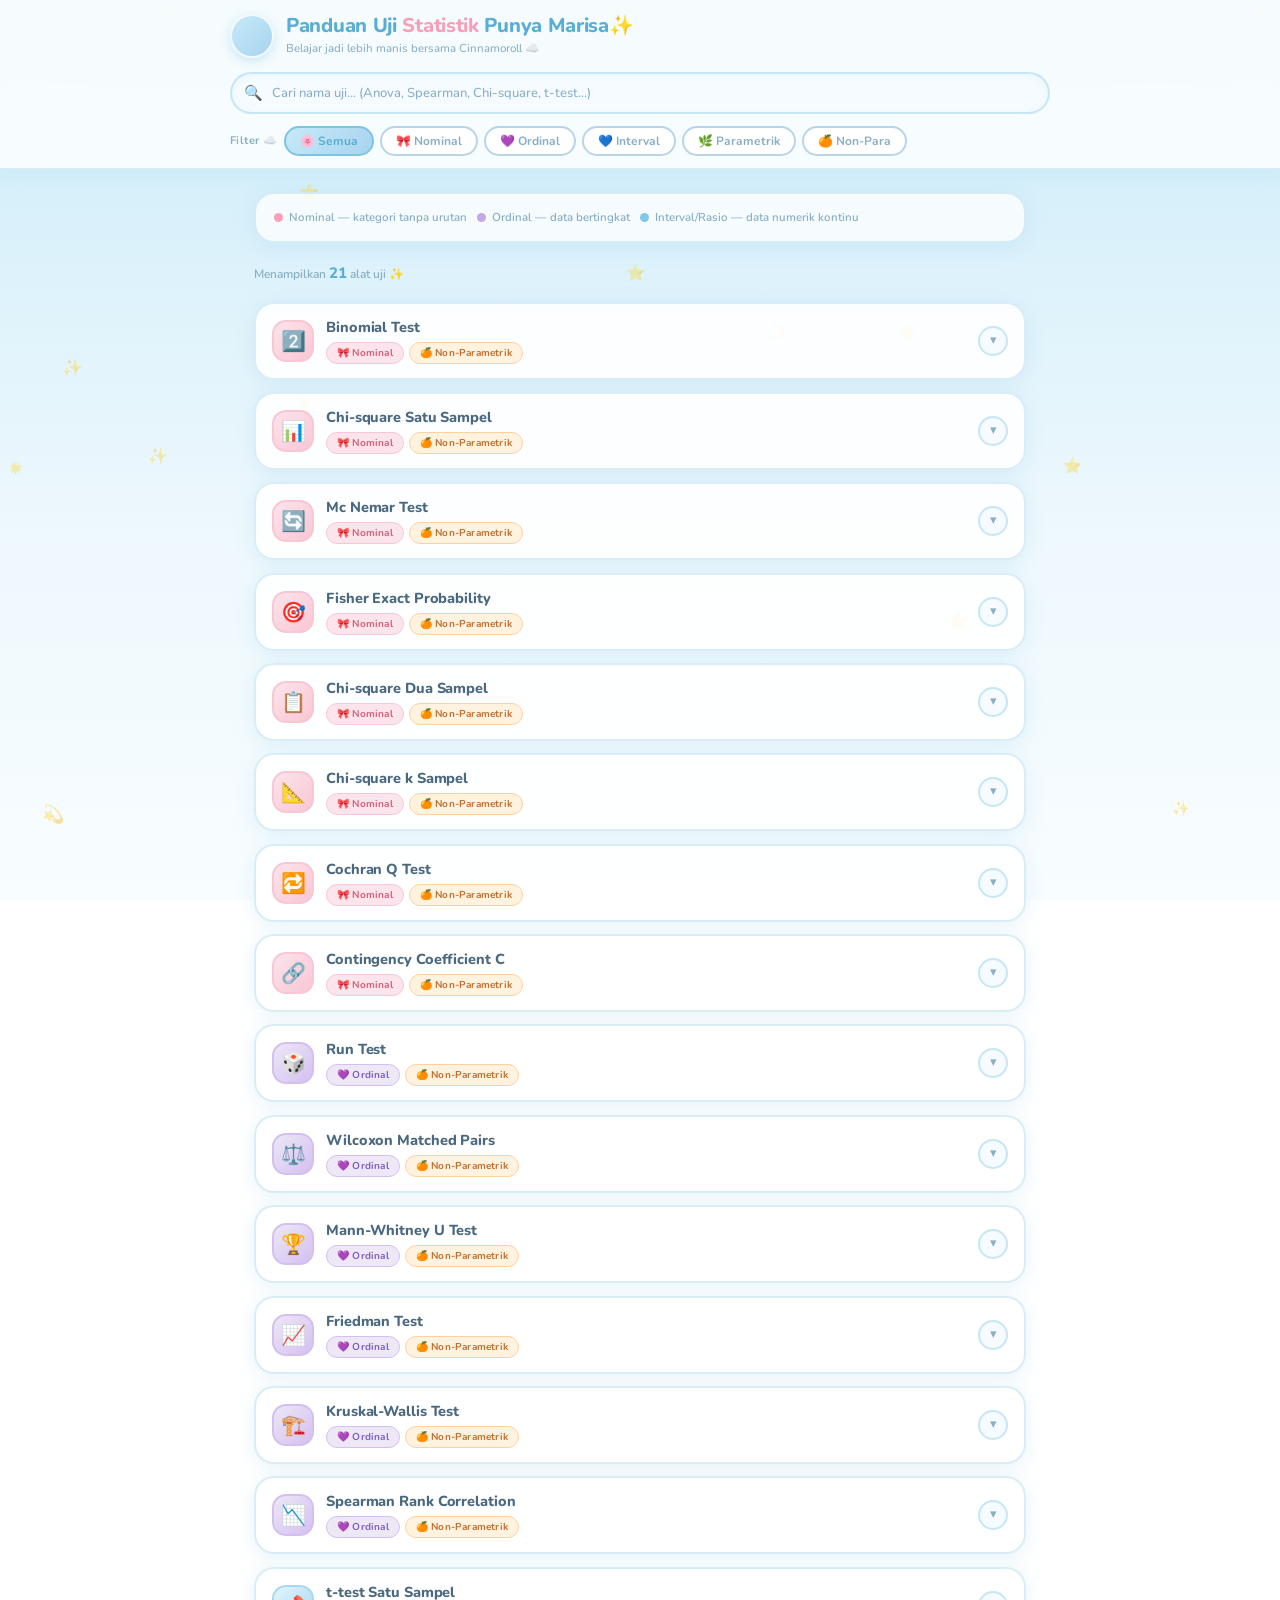
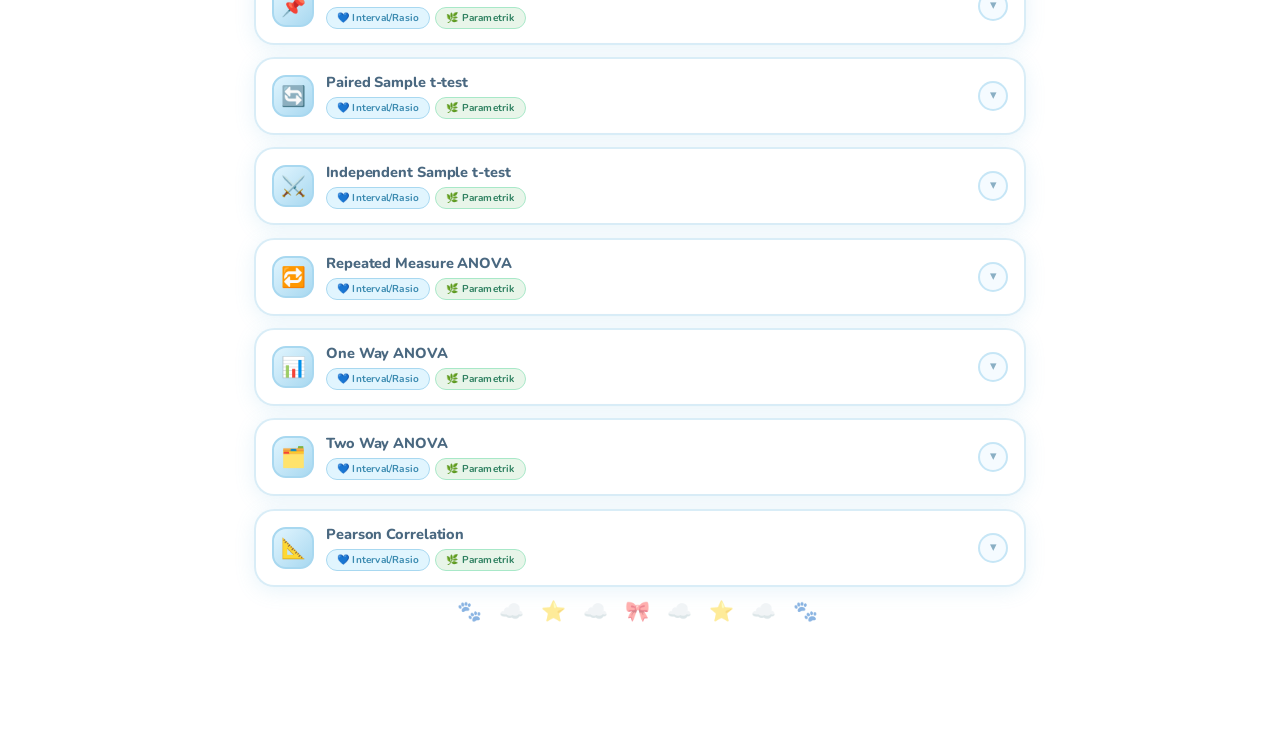
==== commit 1919f54d: ".." ====
--- a/index.html
+++ b/index.html
@@ -649,7 +649,7 @@
     syarat:"Dua variabel ordinal atau interval tidak normal, hubungan tidak harus linier (cukup <strong>monotonis</strong>).",
     contoh:"Apakah ada hubungan antara peringkat kelas dan tingkat kepuasan terhadap pembelajaran?" },
   // ── INTERVAL ──
-  { name:"test Satu Sampel", skala:["interval"],jenis:["parametrik"], ci:"ci-int",cat:"cat-int",emoji:"📌",
+  { name:"t-test Satu Sampel", skala:["interval"],jenis:["parametrik"], ci:"ci-int",cat:"cat-int",emoji:"📌",
     deskripsi:"Menguji apakah rata-rata satu kelompok berbeda signifikan dari nilai yang ditetapkan (nilai teoritis/standar). Uji dasar untuk data interval/rasio.",
     kapan:"Satu sampel, data interval/rasio, membandingkan rata-rata sampel dengan <strong>nilai standar tertentu</strong>.",
     syarat:"Data interval/rasio, <strong>distribusi normal</strong>, satu sampel.",
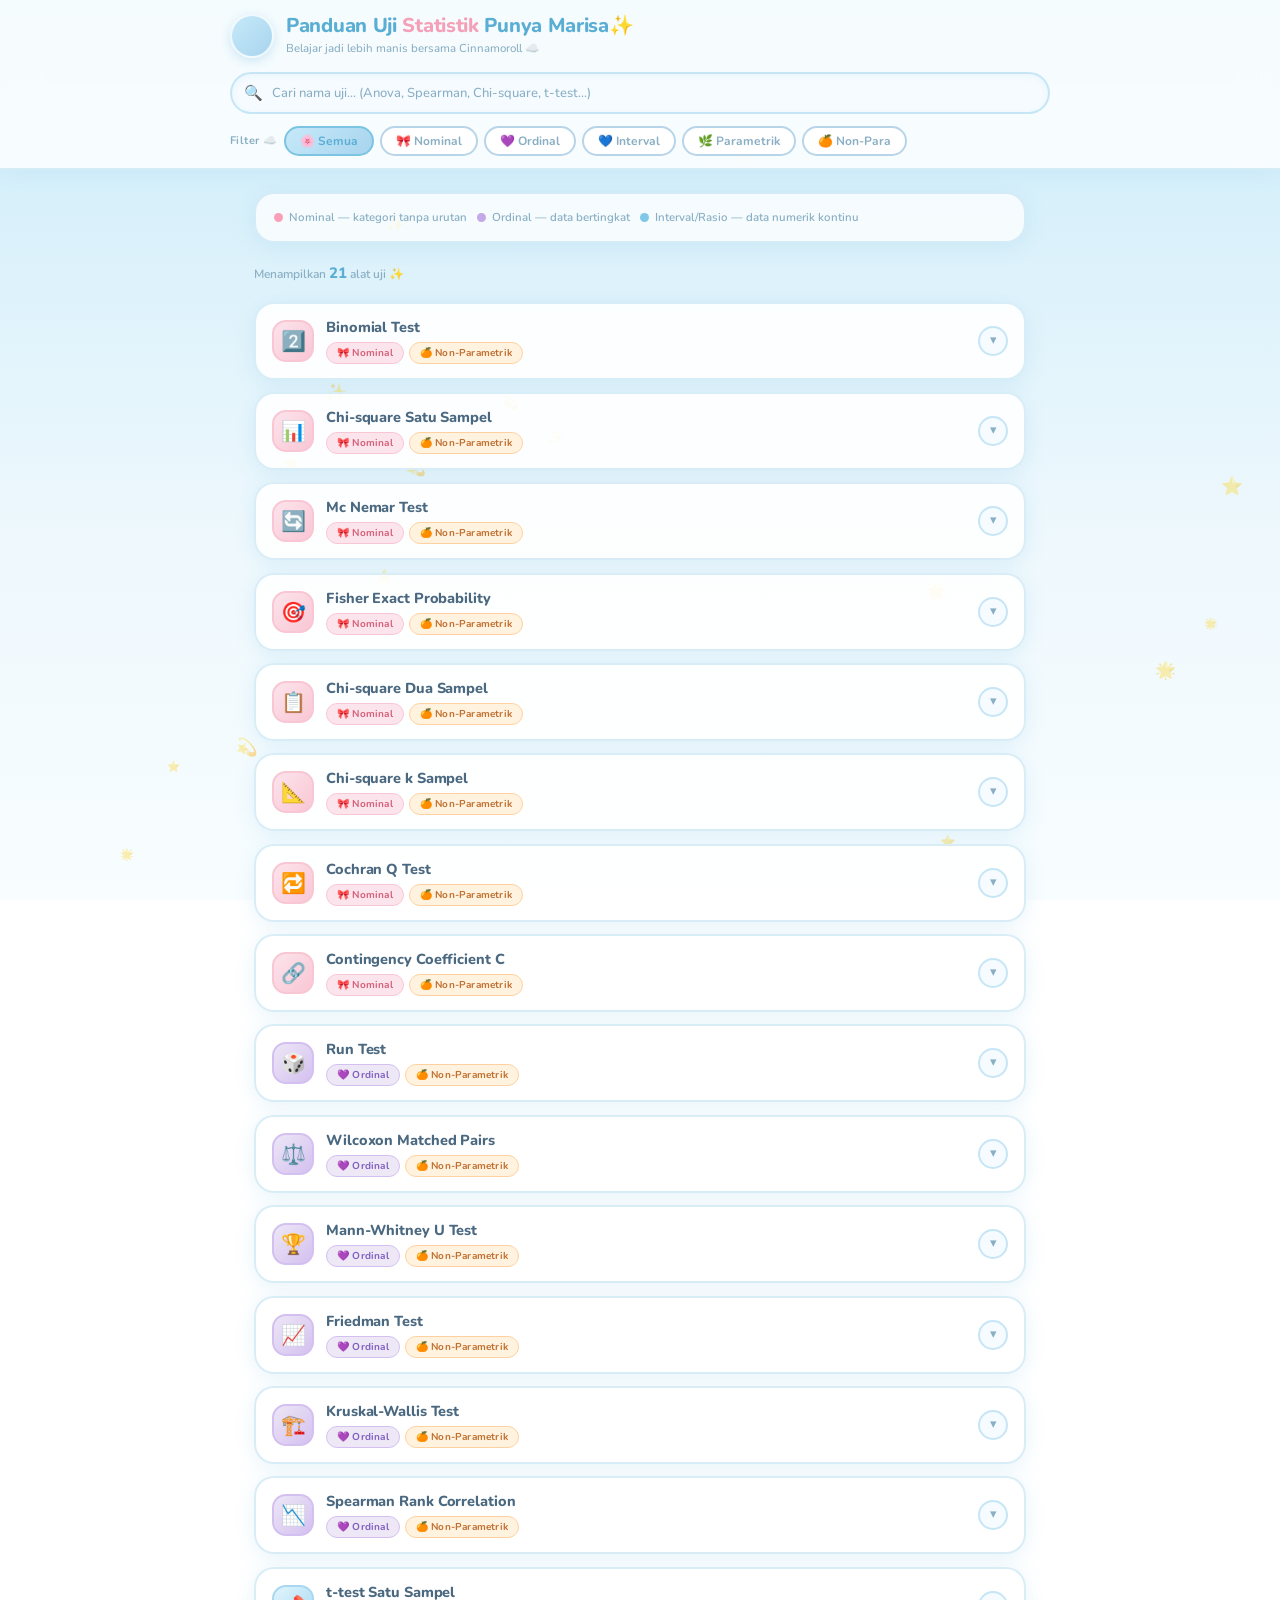
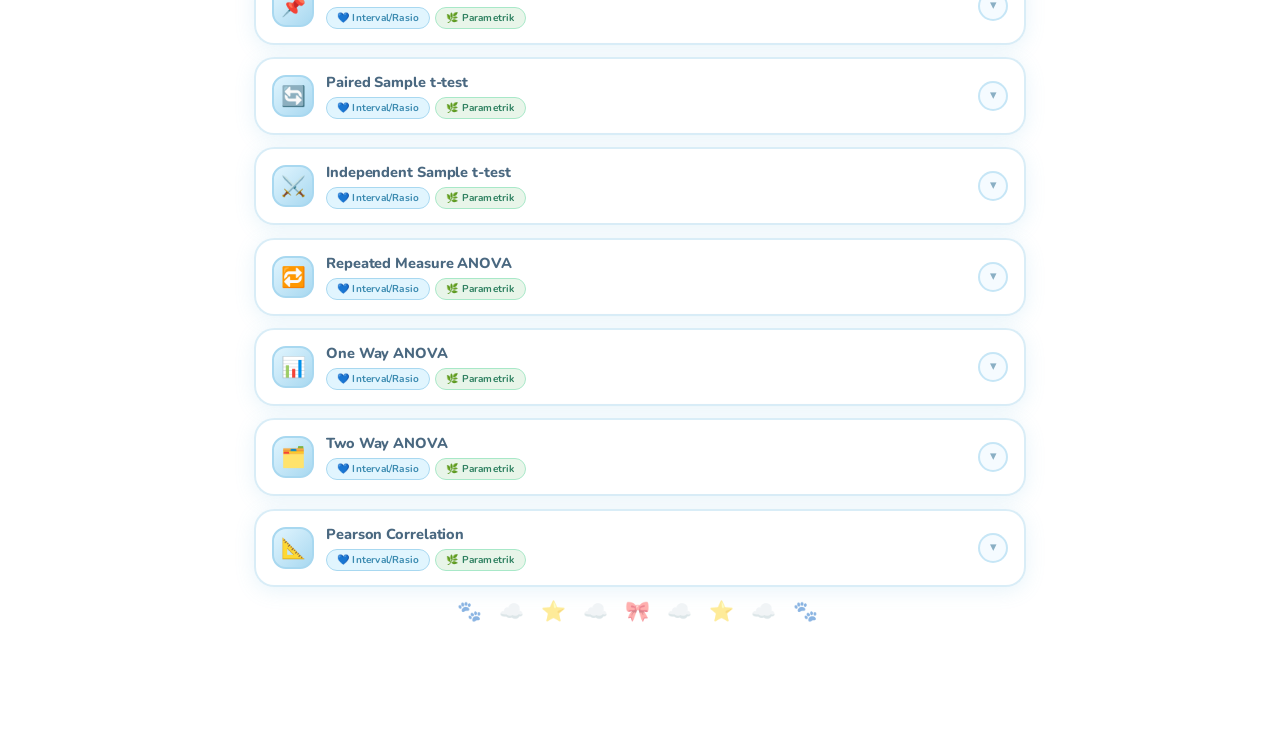
==== commit 2d4aef82: "-" ====
--- a/index.html
+++ b/index.html
@@ -1,788 +1,71 @@
 <!DOCTYPE html>
 <html lang="id">
 <head>
-<meta charset="UTF-8" />
-<meta name="viewport" content="width=device-width, initial-scale=1.0" />
-<title>Panduan Uji Statistik Punya Marisa🌸</title>
-<link href="https://fonts.googleapis.com/css2?family=Nunito:ital,wght@0,400;0,500;0,600;0,700;0,800;1,400&display=swap" rel="stylesheet" />
-<style>
-*, *::before, *::after { box-sizing: border-box; margin: 0; padding: 0; }
-
-:root {
-  --sky:       #c6e9f9;
-  --sky-deep:  #a8d8f0;
-  --white:     #ffffff;
-  --cream:     #f5fbff;
-  --pink:      #f9c6d4;
-  --pink-deep: #f4a0b8;
-  --blue:      #7bc4e2;
-  --blue-deep: #5aaed4;
-  --lavender:  #d4c0f0;
-  --text:      #4a6880;
-  --muted:     #8aafc4;
-  --faint:     #b8d4e8;
-  --border:    rgba(110,190,230,0.35);
-
-  --nom-bg:  #fff0f4; --nom-bdr: #f9c6d4; --nom-clr: #d4607a; --nom-tag-bg: #fce4ec;
-  --ord-bg:  #f3f0ff; --ord-bdr: #d4c0f0; --ord-clr: #8060c0; --ord-tag-bg: #ede7f6;
-  --int-bg:  #edf8ff; --int-bdr: #a8d8f0; --int-clr: #3a8ab0; --int-tag-bg: #e1f5fe;
-  --par-bg:  #edfff5; --par-bdr: #a8e8c8; --par-clr: #2e8060; --par-tag-bg: #e8f5e9;
-  --non-bg:  #fff8ed; --non-bdr: #ffd0a0; --non-clr: #c07030; --non-tag-bg: #fff3e0;
-
-  --shadow: 0 4px 20px rgba(100,180,220,0.15);
-  --shadow-h: 0 8px 32px rgba(100,180,220,0.25);
-  --radius: 20px;
-  --radius-sm: 12px;
-}
-
-html { scroll-behavior: smooth; }
-
-body {
-  font-family: 'Nunito', sans-serif;
-  font-size: 14px;
-  line-height: 1.65;
-  color: var(--text);
-  min-height: 100vh;
-  background: linear-gradient(180deg, #c8ebf9 0%, #ddf2fb 30%, #eef8fd 60%, #f8fdff 100%);
-  background-attachment: fixed;
-  overflow-x: hidden;
-}
-
-/* ─── CLOUDS BG ─── */
-.clouds-bg {
-  position: fixed;
-  inset: 0;
-  pointer-events: none;
-  z-index: 0;
-  overflow: hidden;
-}
-
-.cloud {
-  position: absolute;
-  opacity: 0.55;
-  animation: drift linear infinite;
-}
-
-.cloud svg { display: block; }
-
-@keyframes drift {
-  from { transform: translateX(-220px); }
-  to   { transform: translateX(110vw); }
-}
-
-/* ─── STARS ─── */
-.stars-bg {
-  position: fixed;
-  inset: 0;
-  pointer-events: none;
-  z-index: 0;
-}
-
-.star {
-  position: absolute;
-  font-size: 12px;
-  opacity: 0.4;
-  animation: twinkle 3s ease-in-out infinite;
-}
-
-@keyframes twinkle {
-  0%, 100% { opacity: 0.3; transform: scale(1); }
-  50%       { opacity: 0.7; transform: scale(1.2); }
-}
-
-/* ─── HEADER ─── */
-.site-header {
-  position: sticky;
-  top: 0;
-  z-index: 100;
-  background: rgba(255,255,255,0.82);
-  backdrop-filter: blur(20px);
-  -webkit-backdrop-filter: blur(20px);
-  border-bottom: 2px solid rgba(180,220,240,0.5);
-  padding: 14px 24px 12px;
-  box-shadow: 0 2px 20px rgba(100,180,220,0.12);
-}
-
-.header-inner { max-width: 820px; margin: 0 auto; }
-
-.header-top {
-  display: flex;
-  align-items: center;
-  gap: 12px;
-  margin-bottom: 14px;
-}
-
-.cinna-icon {
-  width: 44px;
-  height: 44px;
-  background: linear-gradient(135deg, #c6e9f9, #a8d4ee);
-  border-radius: 50%;
-  display: flex;
-  align-items: center;
-  justify-content: center;
-  font-size: 22px;
-  box-shadow: 0 3px 12px rgba(100,180,220,0.3);
-  flex-shrink: 0;
-  border: 2px solid rgba(255,255,255,0.8);
-}
-
-.header-titles { flex: 1; }
-
-.site-title {
-  font-size: 20px;
-  font-weight: 800;
-  color: var(--blue-deep);
-  letter-spacing: -0.3px;
-  line-height: 1.2;
-}
-
-.site-title span { color: var(--pink-deep); }
-
-.site-subtitle {
-  font-size: 11.5px;
-  color: var(--muted);
-  font-weight: 500;
-  margin-top: 1px;
-}
-
-/* Search */
-.search-box { position: relative; margin-bottom: 12px; }
-
-.search-icon {
-  position: absolute;
-  left: 14px;
-  top: 50%;
-  transform: translateY(-50%);
-  font-size: 15px;
-  pointer-events: none;
-}
-
-.search-input {
-  width: 100%;
-  padding: 10px 16px 10px 40px;
-  background: var(--cream);
-  border: 2px solid var(--border);
-  border-radius: 50px;
-  color: var(--text);
-  font-family: 'Nunito', sans-serif;
-  font-size: 13px;
-  font-weight: 500;
-  outline: none;
-  transition: border-color 0.2s, box-shadow 0.2s;
-  box-shadow: inset 0 2px 6px rgba(100,180,220,0.08);
-}
-
-.search-input::placeholder { color: var(--muted); }
-
-.search-input:focus {
-  border-color: var(--blue);
-  box-shadow: 0 0 0 4px rgba(123,196,226,0.18);
-}
-
-/* Filters */
-.filter-row { display: flex; gap: 6px; flex-wrap: wrap; align-items: center; }
-
-.filter-label {
-  font-size: 11px;
-  color: var(--muted);
-  font-weight: 700;
-  letter-spacing: 0.04em;
-}
-
-.filter-btn {
-  padding: 5px 14px;
-  font-size: 12px;
-  font-family: 'Nunito', sans-serif;
-  font-weight: 700;
-  border-radius: 50px;
-  border: 2px solid var(--faint);
-  background: var(--white);
-  color: var(--muted);
-  cursor: pointer;
-  transition: all 0.18s;
-}
-
-.filter-btn:hover { border-color: var(--blue); color: var(--blue-deep); transform: translateY(-1px); }
-
-.filter-btn.act-semua    { border-color: var(--blue);      background: linear-gradient(135deg, #c6e9f9, #a8d4ee); color: var(--blue-deep); }
-.filter-btn.act-nominal  { border-color: var(--nom-bdr);   background: var(--nom-tag-bg);  color: var(--nom-clr); }
-.filter-btn.act-ordinal  { border-color: var(--ord-bdr);   background: var(--ord-tag-bg);  color: var(--ord-clr); }
-.filter-btn.act-interval { border-color: var(--int-bdr);   background: var(--int-tag-bg);  color: var(--int-clr); }
-.filter-btn.act-parametrik { border-color: var(--par-bdr); background: var(--par-tag-bg);  color: var(--par-clr); }
-.filter-btn.act-nonpara  { border-color: var(--non-bdr);   background: var(--non-tag-bg);  color: var(--non-clr); }
-
-/* ─── MAIN ─── */
-.main {
-  max-width: 820px;
-  margin: 0 auto;
-  padding: 22px 24px 100px;
-  position: relative;
-  z-index: 1;
-}
-
-/* Legend */
-.legend {
-  display: flex;
-  gap: 10px;
-  flex-wrap: wrap;
-  margin-bottom: 18px;
-  padding: 14px 18px;
-  background: rgba(255,255,255,0.75);
-  border: 2px solid rgba(180,220,240,0.5);
-  border-radius: var(--radius);
-  box-shadow: var(--shadow);
-}
-
-.legend-item {
-  display: flex;
-  align-items: center;
-  gap: 6px;
-  font-size: 11.5px;
-  color: var(--muted);
-  font-weight: 600;
-}
-
-.legend-dot {
-  width: 9px; height: 9px;
-  border-radius: 50%;
-  flex-shrink: 0;
-}
-
-/* Count bar */
-.count-bar {
-  display: flex;
-  align-items: center;
-  margin-bottom: 16px;
-}
-
-.count-text { font-size: 12px; color: var(--muted); font-weight: 600; }
-.count-num  { font-size: 15px; color: var(--blue-deep); font-weight: 800; }
-
-/* ─── CARDS ─── */
-.cards-grid { display: flex; flex-direction: column; gap: 12px; }
-
-.uji-card {
-  background: rgba(255,255,255,0.88);
-  border: 2px solid rgba(180,220,240,0.5);
-  border-radius: var(--radius);
-  overflow: hidden;
-  cursor: pointer;
-  box-shadow: var(--shadow);
-  transition: border-color 0.2s, box-shadow 0.2s, transform 0.18s;
-  animation: popIn 0.35s cubic-bezier(0.34,1.56,0.64,1) both;
-}
-
-@keyframes popIn {
-  from { opacity: 0; transform: scale(0.94) translateY(10px); }
-  to   { opacity: 1; transform: scale(1) translateY(0); }
-}
-
-.uji-card:hover {
-  transform: translateY(-3px);
-  box-shadow: var(--shadow-h);
-}
-
-.uji-card.open                 { border-color: rgba(100,180,220,0.6); }
-.uji-card.open.cat-nom         { border-color: var(--nom-bdr); box-shadow: 0 8px 28px rgba(240,160,180,0.25); }
-.uji-card.open.cat-ord         { border-color: var(--ord-bdr); box-shadow: 0 8px 28px rgba(180,160,230,0.25); }
-.uji-card.open.cat-int         { border-color: var(--int-bdr); box-shadow: 0 8px 28px rgba(100,180,220,0.25); }
-
-/* Card header */
-.card-header {
-  display: flex;
-  align-items: center;
-  gap: 12px;
-  padding: 14px 16px;
-  user-select: none;
-}
-
-.card-icon {
-  width: 42px; height: 42px;
-  min-width: 42px;
-  border-radius: 14px;
-  display: flex;
-  align-items: center;
-  justify-content: center;
-  font-size: 20px;
-  flex-shrink: 0;
-  position: relative;
-}
-
-.ci-nom { background: linear-gradient(135deg, #fce4ec, #f9c6d4); border: 2px solid #f9c6d4; }
-.ci-ord { background: linear-gradient(135deg, #ede7f6, #d4c0f0); border: 2px solid #d4c0f0; }
-.ci-int { background: linear-gradient(135deg, #e1f5fe, #a8d8f0); border: 2px solid #a8d8f0; }
-
-.card-meta { flex: 1; min-width: 0; }
-
-.card-name {
-  font-size: 14.5px;
-  font-weight: 800;
-  color: var(--text);
-  letter-spacing: -0.1px;
-  line-height: 1.3;
-}
-
-.card-tags { display: flex; gap: 5px; flex-wrap: wrap; margin-top: 5px; }
-
-.tag {
-  font-size: 10px;
-  font-weight: 700;
-  padding: 2px 10px;
-  border-radius: 50px;
-  border: 1.5px solid;
-  letter-spacing: 0.02em;
-}
-
-.t-nom { background: var(--nom-tag-bg); color: var(--nom-clr); border-color: var(--nom-bdr); }
-.t-ord { background: var(--ord-tag-bg); color: var(--ord-clr); border-color: var(--ord-bdr); }
-.t-int { background: var(--int-tag-bg); color: var(--int-clr); border-color: var(--int-bdr); }
-.t-par { background: var(--par-tag-bg); color: var(--par-clr); border-color: var(--par-bdr); }
-.t-non { background: var(--non-tag-bg); color: var(--non-clr); border-color: var(--non-bdr); }
-
-.chevron {
-  width: 30px; height: 30px;
-  min-width: 30px;
-  border-radius: 50%;
-  background: var(--cream);
-  border: 2px solid var(--border);
-  display: flex;
-  align-items: center;
-  justify-content: center;
-  font-size: 13px;
-  color: var(--muted);
-  transition: transform 0.28s cubic-bezier(0.34,1.56,0.64,1), background 0.2s;
-}
-
-.uji-card.open .chevron {
-  transform: rotate(180deg);
-  background: var(--sky);
-  border-color: var(--blue);
-  color: var(--blue-deep);
-}
-
-/* Card body */
-.card-body {
-  max-height: 0;
-  overflow: hidden;
-  transition: max-height 0.42s cubic-bezier(0.4,0,0.2,1);
-}
-
-.uji-card.open .card-body { max-height: 900px; }
-
-.card-body-inner {
-  padding: 0 16px 18px;
-  margin-top: 12px;
-  border-top: 2px dashed rgba(180,220,240,0.6);
-  display: grid;
-  grid-template-columns: 1fr 1fr;
-  gap: 12px 18px;
-}
-
-.body-section { }
-.body-section.full { grid-column: 1 / -1; }
-
-.body-label {
-  font-size: 10px;
-  font-weight: 800;
-  text-transform: uppercase;
-  letter-spacing: 0.1em;
-  margin-bottom: 6px;
-  margin-top: 12px;
-  display: flex;
-  align-items: center;
-  gap: 5px;
-}
-
-.lbl-icon { font-size: 12px; }
-
-.sec-def  .body-label { color: var(--int-clr); }
-.sec-when .body-label { color: var(--par-clr); }
-.sec-req  .body-label { color: var(--nom-clr); }
-.sec-ex   .body-label { color: #b07030; }
-
-.body-text {
-  font-size: 12.5px;
-  color: var(--muted);
-  line-height: 1.7;
-  font-weight: 500;
-}
-
-.body-text strong { color: var(--text); font-weight: 700; }
-.body-text em { color: var(--blue-deep); font-style: normal; font-weight: 700; }
-
-.example-box {
-  background: linear-gradient(135deg, #fff8f0, #fff3e8);
-  border: 2px solid var(--non-bdr);
-  border-radius: var(--radius-sm);
-  padding: 12px 14px;
-  font-size: 12.5px;
-  color: #a06030;
-  line-height: 1.65;
-  font-weight: 500;
-  position: relative;
-  padding-left: 36px;
-}
-
-.example-box::before {
-  content: "🌸";
-  position: absolute;
-  left: 10px;
-  top: 11px;
-  font-size: 14px;
-}
-
-/* No result */
-.no-result {
-  text-align: center;
-  padding: 60px 20px;
-  color: var(--muted);
-  font-size: 14px;
-  font-weight: 600;
-}
-
-.no-result .no-emoji { font-size: 48px; display: block; margin-bottom: 12px; }
-
-/* Scroll top */
-.scroll-top {
-  position: fixed;
-  bottom: 24px;
-  right: 24px;
-  width: 44px; height: 44px;
-  border-radius: 50%;
-  background: linear-gradient(135deg, #c6e9f9, #a8d4ee);
-  border: 2px solid var(--blue);
-  color: var(--blue-deep);
-  font-size: 18px;
-  cursor: pointer;
-  display: flex; align-items: center; justify-content: center;
-  box-shadow: var(--shadow);
-  transition: all 0.2s;
-  z-index: 50;
-  opacity: 0; pointer-events: none;
-  font-family: 'Nunito', sans-serif;
-  font-weight: 800;
-}
-
-.scroll-top.visible { opacity: 1; pointer-events: all; }
-.scroll-top:hover { transform: translateY(-3px) scale(1.08); box-shadow: var(--shadow-h); }
-
-/* Cinnamoroll deco footer */
-.deco-footer {
-  text-align: center;
-  padding: 8px;
-  font-size: 20px;
-  letter-spacing: 6px;
-  opacity: 0.5;
-}
-
-@media (max-width: 580px) {
-  .site-header { padding: 12px 16px 10px; }
-  .main { padding: 16px 16px 80px; }
-  .card-body-inner { grid-template-columns: 1fr; }
-  .body-section.full { grid-column: 1; }
-  .site-title { font-size: 17px; }
-  .header-top { gap: 10px; }
-}
-</style>
+  <meta charset="UTF-8" />
+  <meta name="viewport" content="width=device-width, initial-scale=1.0" />
+  <title>Panduan Uji Statistik Punya Marisa🌸</title>
+  <link href="https://fonts.googleapis.com/css2?family=Nunito:ital,wght@0,400;0,500;0,600;0,700;0,800;1,400&display=swap" rel="stylesheet" />
+  <link rel="stylesheet" href="style.css" />
 </head>
 <body>
 
-<!-- Floating clouds -->
-<div class="clouds-bg" id="cloudsBg"></div>
+  <!-- Floating clouds -->
+  <div class="clouds-bg" id="cloudsBg"></div>
 
-<!-- Twinkling stars -->
-<div class="stars-bg" id="starsBg"></div>
+  <!-- Twinkling stars -->
+  <div class="stars-bg" id="starsBg"></div>
 
-<!-- HEADER -->
-<header class="site-header">
-  <div class="header-inner">
-    <div class="header-top">
-      <div class="cinna-icon"><img src="https://encrypted-tbn0.gstatic.com/images?q=tbn:ANd9GcSjUuURH3Ynl8_8WeFtOZbujwvP5zvK8VVycQ&s" alt="" style="height: 80px; border-radius: 15px;"></div>
-      <div class="header-titles">
-        <div class="site-title">Panduan Uji <span>Statistik</span> Punya Marisa✨</div>
-        <div class="site-subtitle">Belajar jadi lebih manis bersama Cinnamoroll ☁️</div>
+  <!-- HEADER -->
+  <header class="site-header">
+    <div class="header-inner">
+      <div class="header-top">
+        <div class="cinna-icon">
+          <img src="https://encrypted-tbn0.gstatic.com/images?q=tbn:ANd9GcSjUuURH3Ynl8_8WeFtOZbujwvP5zvK8VVycQ&s" alt="" style="height: 80px; border-radius: 15px;">
+        </div>
+        <div class="header-titles">
+          <div class="site-title">Panduan Uji <span>Statistik</span> Punya Marisa✨</div>
+          <div class="site-subtitle">Belajar jadi lebih manis bersama Cinnamoroll ☁️</div>
+        </div>
+      </div>
+
+      <div class="search-box">
+        <span class="search-icon">🔍</span>
+        <input class="search-input" id="searchInput" type="text"
+          placeholder="Cari nama uji... (Anova, Spearman, Chi-square, t-test...)"
+          oninput="filterCards()" />
+      </div>
+
+      <div class="filter-row">
+        <span class="filter-label">Filter ☁️</span>
+        <button class="filter-btn act-semua"    data-f="semua"      onclick="setFilter('semua',this)">🌸 Semua</button>
+        <button class="filter-btn"              data-f="nominal"    onclick="setFilter('nominal',this)">🎀 Nominal</button>
+        <button class="filter-btn"              data-f="ordinal"    onclick="setFilter('ordinal',this)">💜 Ordinal</button>
+        <button class="filter-btn"              data-f="interval"   onclick="setFilter('interval',this)">💙 Interval</button>
+        <button class="filter-btn"              data-f="parametrik" onclick="setFilter('parametrik',this)">🌿 Parametrik</button>
+        <button class="filter-btn"              data-f="nonpara"    onclick="setFilter('nonpara',this)">🍊 Non-Para</button>
       </div>
     </div>
+  </header>
 
-    <div class="search-box">
-      <span class="search-icon">🔍</span>
-      <input class="search-input" id="searchInput" type="text"
-        placeholder="Cari nama uji... (Anova, Spearman, Chi-square, t-test...)"
-        oninput="filterCards()" />
+  <!-- MAIN -->
+  <main class="main">
+    <div class="legend">
+      <div class="legend-item"><span class="legend-dot" style="background:#f9a0b8"></span>Nominal — kategori tanpa urutan</div>
+      <div class="legend-item"><span class="legend-dot" style="background:#c4a8e8"></span>Ordinal — data bertingkat</div>
+      <div class="legend-item"><span class="legend-dot" style="background:#80c8e8"></span>Interval/Rasio — data numerik kontinu</div>
     </div>
 
-    <div class="filter-row">
-      <span class="filter-label">Filter ☁️</span>
-      <button class="filter-btn act-semua"    data-f="semua"      onclick="setFilter('semua',this)">🌸 Semua</button>
-      <button class="filter-btn"              data-f="nominal"    onclick="setFilter('nominal',this)">🎀 Nominal</button>
-      <button class="filter-btn"              data-f="ordinal"    onclick="setFilter('ordinal',this)">💜 Ordinal</button>
-      <button class="filter-btn"              data-f="interval"   onclick="setFilter('interval',this)">💙 Interval</button>
-      <button class="filter-btn"              data-f="parametrik" onclick="setFilter('parametrik',this)">🌿 Parametrik</button>
-      <button class="filter-btn"              data-f="nonpara"    onclick="setFilter('nonpara',this)">🍊 Non-Para</button>
+    <div class="count-bar">
+      <span class="count-text">Menampilkan <span class="count-num" id="countNum">0</span> alat uji ✨</span>
     </div>
-  </div>
-</header>
 
-<!-- MAIN -->
-<main class="main">
-  <div class="legend">
-    <div class="legend-item"><span class="legend-dot" style="background:#f9a0b8"></span>Nominal — kategori tanpa urutan</div>
-    <div class="legend-item"><span class="legend-dot" style="background:#c4a8e8"></span>Ordinal — data bertingkat</div>
-    <div class="legend-item"><span class="legend-dot" style="background:#80c8e8"></span>Interval/Rasio — data numerik kontinu</div>
-  </div>
+    <div class="cards-grid" id="cardsGrid"></div>
 
-  <div class="count-bar">
-    <span class="count-text">Menampilkan <span class="count-num" id="countNum">0</span> alat uji ✨</span>
-  </div>
+    <div class="deco-footer">🐾 ☁️ ⭐ ☁️ 🎀 ☁️ ⭐ ☁️ 🐾</div>
+  </main>
 
-  <div class="cards-grid" id="cardsGrid"></div>
+  <button class="scroll-top" id="scrollTopBtn" onclick="window.scrollTo({top:0,behavior:'smooth'})">↑</button>
 
-  <div class="deco-footer">🐾 ☁️ ⭐ ☁️ 🎀 ☁️ ⭐ ☁️ 🐾</div>
-</main>
-
-<button class="scroll-top" id="scrollTopBtn" onclick="window.scrollTo({top:0,behavior:'smooth'})">↑</button>
-
-<script>
-// ── Generate clouds ──
-const cloudBg = document.getElementById('cloudsBg');
-const cloudShapes = [
-  `<svg width="120" height="50" viewBox="0 0 120 50" fill="none"><ellipse cx="60" cy="38" rx="55" ry="18" fill="white"/><ellipse cx="40" cy="30" rx="28" ry="22" fill="white"/><ellipse cx="75" cy="28" rx="25" ry="20" fill="white"/><ellipse cx="58" cy="20" rx="20" ry="18" fill="white"/></svg>`,
-  `<svg width="90" height="38" viewBox="0 0 90 38" fill="none"><ellipse cx="45" cy="30" rx="40" ry="14" fill="white"/><ellipse cx="30" cy="23" rx="22" ry="17" fill="white"/><ellipse cx="58" cy="22" rx="19" ry="16" fill="white"/><ellipse cx="44" cy="15" rx="15" ry="14" fill="white"/></svg>`,
-  `<svg width="150" height="55" viewBox="0 0 150 55" fill="none"><ellipse cx="75" cy="44" rx="68" ry="18" fill="white"/><ellipse cx="48" cy="34" rx="34" ry="26" fill="white"/><ellipse cx="95" cy="32" rx="30" ry="24" fill="white"/><ellipse cx="72" cy="22" rx="24" ry="20" fill="white"/></svg>`,
-];
-
-for (let i = 0; i < 7; i++) {
-  const div = document.createElement('div');
-  div.className = 'cloud';
-  const top = Math.random() * 75;
-  const dur = 28 + Math.random() * 30;
-  const delay = -Math.random() * dur;
-  const scale = 0.6 + Math.random() * 0.8;
-  div.style.cssText = `top:${top}%;left:-220px;transform:scale(${scale});animation-duration:${dur}s;animation-delay:${delay}s;`;
-  div.innerHTML = cloudShapes[i % cloudShapes.length];
-  cloudBg.appendChild(div);
-}
-
-// ── Generate stars ──
-const starBg = document.getElementById('starsBg');
-const starEmojis = ['⭐','✨','🌟','💫','⭐'];
-for (let i = 0; i < 18; i++) {
-  const s = document.createElement('div');
-  s.className = 'star';
-  s.textContent = starEmojis[i % starEmojis.length];
-  s.style.cssText = `left:${Math.random()*100}%;top:${Math.random()*100}%;animation-delay:${Math.random()*3}s;animation-duration:${2+Math.random()*2}s;font-size:${10+Math.random()*8}px;`;
-  starBg.appendChild(s);
-}
-
-// ── DATA ──
-const data = [
-  // ── NOMINAL ──
-  { name:"Binomial Test", skala:["nominal"],jenis:["nonpara"], ci:"ci-nom",cat:"cat-nom",emoji:"2️⃣",
-    deskripsi:"Menguji apakah proporsi observasi pada dua kategori sesuai dengan proporsi yang dihipotesiskan. Digunakan ketika data hanya memiliki dua kemungkinan hasil (ya/tidak, sukses/gagal).",
-    kapan:"Satu sampel, data nominal dengan <strong>2 kategori</strong>, ingin menguji apakah proporsi sesuai teori.",
-    syarat:"Data berskala nominal, hanya ada <strong>2 kategori (dikotomi)</strong>, satu sampel.",
-    contoh:"Apakah proporsi responden yang memilih 'setuju' (60%) berbeda signifikan dari proporsi yang diharapkan (50%)?" },
-  { name:"Chi-square Satu Sampel", skala:["nominal"],jenis:["nonpara"], ci:"ci-nom",cat:"cat-nom",emoji:"📊",
-    deskripsi:"Menguji apakah frekuensi observasi pada tiap kategori sesuai dengan frekuensi yang diharapkan berdasarkan teori. Cocok untuk lebih dari dua kategori.",
-    kapan:"Satu sampel, data nominal <strong>≥2 kategori</strong>, membandingkan distribusi observasi vs teori.",
-    syarat:"Frekuensi harapan tiap sel <strong>≥ 5</strong>, data nominal, satu sampel.",
-    contoh:"Apakah distribusi agama mahasiswa (Islam 70%, Kristen 15%, lainnya 15%) sesuai distribusi populasi umum?" },
-  { name:"Mc Nemar Test", skala:["nominal"],jenis:["nonpara"], ci:"ci-nom",cat:"cat-nom",emoji:"🔄",
-    deskripsi:"Menguji perubahan proporsi pada dua pengukuran berpasangan dari subjek yang sama (sebelum–sesudah). Dirancang khusus untuk data dikotomi.",
-    kapan:"Dua kelompok <strong>berpasangan</strong>, data nominal dikotomi, mengukur perubahan sebelum–sesudah intervensi.",
-    syarat:"Data dikotomi (2 kategori), kelompok berpasangan, <strong>desain pre-post</strong>.",
-    contoh:"Apakah ada perubahan signifikan proporsi mahasiswa 'tidak paham' → 'paham' setelah pelatihan?" },
-  { name:"Fisher Exact Probability", skala:["nominal"],jenis:["nonpara"], ci:"ci-nom",cat:"cat-nom",emoji:"🎯",
-    deskripsi:"Alternatif Chi-square ketika sampel kecil atau frekuensi harapan sel kurang dari 5. Menghitung probabilitas eksak dari tabel kontingensi 2×2.",
-    kapan:"Dua kelompok independen, data nominal, <strong>sampel kecil (n&lt;20)</strong> atau frekuensi harapan &lt;5.",
-    syarat:"Tabel 2×2, dua kelompok bebas, sampel kecil, <strong>frekuensi harapan &lt;5</strong>.",
-    contoh:"Apakah ada hubungan antara jenis kelamin dan keikutsertaan organisasi pada kelompok mahasiswa baru yang kecil?" },
-  { name:"Chi-square Dua Sampel", skala:["nominal"],jenis:["nonpara"], ci:"ci-nom",cat:"cat-nom",emoji:"📋",
-    deskripsi:"Menguji apakah ada perbedaan distribusi frekuensi antara dua kelompok independen. Uji paling umum untuk data nominal dua kelompok bebas dengan sampel besar.",
-    kapan:"Dua kelompok <strong>independen</strong>, data nominal, sampel besar, frekuensi harapan tiap sel ≥5.",
-    syarat:"Dua kelompok bebas, <strong>frekuensi harapan ≥5</strong> per sel, data nominal.",
-    contoh:"Apakah ada perbedaan proporsi pilihan partai politik antara kelompok laki-laki dan perempuan?" },
-  { name:"Chi-square k Sampel", skala:["nominal"],jenis:["nonpara"], ci:"ci-nom",cat:"cat-nom",emoji:"📐",
-    deskripsi:"Perluasan Chi-square untuk lebih dari dua kelompok. Menguji apakah ada perbedaan distribusi proporsi di antara beberapa kelompok sekaligus.",
-    kapan:"<strong>Lebih dari 2 kelompok</strong>, data nominal, ingin menguji perbedaan distribusi antar semua kelompok.",
-    syarat:"Lebih dari 2 kelompok, data nominal.",
-    contoh:"Apakah ada perbedaan pilihan metode belajar (online/offline/hybrid) antara mahasiswa Semester 1, 3, 5, dan 7?" },
-  { name:"Cochran Q Test", skala:["nominal"],jenis:["nonpara"], ci:"ci-nom",cat:"cat-nom",emoji:"🔁",
-    deskripsi:"Perluasan Mc Nemar untuk lebih dari dua pengukuran berpasangan pada data dikotomi. Menguji perubahan proporsi konsisten di tiga kondisi atau lebih.",
-    kapan:"<strong>Lebih dari 2</strong> pengukuran berpasangan, data dikotomi, subjek diukur berulang.",
-    syarat:"Data dikotomi, >2 kondisi berpasangan, subjek yang sama diukur berulang.",
-    contoh:"Apakah proporsi mahasiswa 'berhasil' mengerjakan soal berbeda signifikan pada minggu ke-1, ke-3, dan ke-5?" },
-  { name:"Contingency Coefficient C", skala:["nominal"],jenis:["nonpara"], ci:"ci-nom",cat:"cat-nom",emoji:"🔗",
-    deskripsi:"Mengukur kekuatan hubungan (korelasi) antara dua variabel nominal. Nilainya 0 (tidak ada) hingga mendekati 1 (sangat kuat). Diturunkan dari nilai Chi-square.",
-    kapan:"Mengukur <strong>asosiasi</strong> antara dua variabel nominal, setelah Chi-square signifikan.",
-    syarat:"Dua variabel nominal, tabel kontingensi, sebaiknya digunakan bersama Chi-square.",
-    contoh:"Seberapa kuat hubungan antara jenis kelamin dan pilihan jurusan kuliah?" },
-  // ── ORDINAL ──
-  { name:"Run Test", skala:["ordinal"],jenis:["nonpara"], ci:"ci-ord",cat:"cat-ord",emoji:"🎲",
-    deskripsi:"Menguji apakah urutan atau sekuens data bersifat acak atau menunjukkan pola tertentu. Digunakan untuk mendeteksi tren, siklus, atau non-randomness dalam data.",
-    kapan:"Satu sampel ordinal/nominal, ingin menguji <strong>kerandoman urutan</strong> data.",
-    syarat:"Satu sampel, data dikotomi atau ordinal, fokus pada urutan kemunculan nilai.",
-    contoh:"Apakah urutan jawaban benar-salah mahasiswa dalam ujian bersifat acak, atau ada pola menebak?" },
-  { name:"Wilcoxon Matched Pairs", skala:["ordinal"],jenis:["nonpara"], ci:"ci-ord",cat:"cat-ord",emoji:"⚖️",
-    deskripsi:"Alternatif non-parametrik dari Paired t-test. Menguji perbedaan signifikan antara dua pengukuran berpasangan dengan membandingkan ranking selisih skor.",
-    kapan:"Dua kelompok berpasangan, data ordinal atau <strong>interval tidak normal</strong>, desain pre-post.",
-    syarat:"Dua kondisi berpasangan, data ordinal atau interval tidak normal, sampel <strong>≥6</strong>.",
-    contoh:"Apakah ada perbedaan skor kepuasan mahasiswa sebelum dan sesudah perbaikan sistem akademik?" },
-  { name:"Mann-Whitney U Test", skala:["ordinal"],jenis:["nonpara"], ci:"ci-ord",cat:"cat-ord",emoji:"🏆",
-    deskripsi:"Alternatif non-parametrik dari Independent t-test. Membandingkan dua kelompok bebas dengan menguji apakah salah satu kelompok cenderung memiliki nilai lebih tinggi.",
-    kapan:"Dua kelompok <strong>independen</strong>, data ordinal atau interval tidak normal.",
-    syarat:"Dua kelompok bebas, data ordinal atau interval <strong>tidak memenuhi asumsi normalitas</strong>.",
-    contoh:"Apakah ada perbedaan tingkat stres antara mahasiswa kos dan mahasiswa yang tinggal bersama orang tua?" },
-  { name:"Friedman Test", skala:["ordinal"],jenis:["nonpara"], ci:"ci-ord",cat:"cat-ord",emoji:"📈",
-    deskripsi:"Alternatif non-parametrik dari Repeated Measure ANOVA. Menguji perbedaan di antara lebih dari dua kondisi berpasangan berdasarkan ranking dalam setiap baris subjek.",
-    kapan:"<strong>Lebih dari 2</strong> kondisi berpasangan, data ordinal atau interval tidak normal.",
-    syarat:">2 kondisi berpasangan, subjek yang sama diukur berulang, data ordinal/interval tidak normal.",
-    contoh:"Apakah ada perbedaan skor motivasi belajar mahasiswa pada bulan ke-1, ke-3, dan ke-6 program mentoring?" },
-  { name:"Kruskal-Wallis Test", skala:["ordinal"],jenis:["nonpara"], ci:"ci-ord",cat:"cat-ord",emoji:"🏗️",
-    deskripsi:"Alternatif non-parametrik dari One Way ANOVA. Membandingkan lebih dari dua kelompok bebas menggunakan ranking. Jika signifikan, perlu uji post-hoc (Mann-Whitney + koreksi Bonferroni).",
-    kapan:"<strong>Lebih dari 2 kelompok independen</strong>, data ordinal atau tidak memenuhi asumsi ANOVA.",
-    syarat:">2 kelompok bebas, data ordinal atau interval tidak normal, tiap kelompok <strong>n≥5</strong>.",
-    contoh:"Apakah ada perbedaan tingkat kepuasan kerja antara PNS, karyawan swasta, dan wiraswasta?" },
-  { name:"Spearman Rank Correlation", skala:["ordinal"],jenis:["nonpara"], ci:"ci-ord",cat:"cat-ord",emoji:"📉",
-    deskripsi:"Mengukur kekuatan dan arah hubungan monotonis antara dua variabel ordinal atau interval tidak normal. Menggunakan ranking, bukan nilai asli. Koefisien −1 hingga +1.",
-    kapan:"Mencari <strong>korelasi</strong> antara dua variabel ordinal, atau interval yang tidak normal.",
-    syarat:"Dua variabel ordinal atau interval tidak normal, hubungan tidak harus linier (cukup <strong>monotonis</strong>).",
-    contoh:"Apakah ada hubungan antara peringkat kelas dan tingkat kepuasan terhadap pembelajaran?" },
-  // ── INTERVAL ──
-  { name:"t-test Satu Sampel", skala:["interval"],jenis:["parametrik"], ci:"ci-int",cat:"cat-int",emoji:"📌",
-    deskripsi:"Menguji apakah rata-rata satu kelompok berbeda signifikan dari nilai yang ditetapkan (nilai teoritis/standar). Uji dasar untuk data interval/rasio.",
-    kapan:"Satu sampel, data interval/rasio, membandingkan rata-rata sampel dengan <strong>nilai standar tertentu</strong>.",
-    syarat:"Data interval/rasio, <strong>distribusi normal</strong>, satu sampel.",
-    contoh:"Apakah rata-rata IPK mahasiswa program A (3,2) berbeda signifikan dari standar IPK nasional (3,0)?" },
-  { name:"Paired Sample t-test", skala:["interval"],jenis:["parametrik"], ci:"ci-int",cat:"cat-int",emoji:"🔄",
-    deskripsi:"Membandingkan rata-rata dua pengukuran berpasangan dari subjek yang sama. Untuk desain pre-post atau ketika tiap data kelompok 1 berpasangan dengan kelompok 2.",
-    kapan:"Dua pengukuran <strong>berpasangan</strong> (pre-post), data interval/rasio, distribusi normal.",
-    syarat:"Data interval/rasio, dua kondisi berpasangan, <strong>selisih skor berdistribusi normal</strong>.",
-    contoh:"Apakah ada perbedaan rata-rata skor ujian mahasiswa sebelum dan sesudah mengikuti bimbel intensif?" },
-  { name:"Independent Sample t-test", skala:["interval"],jenis:["parametrik"], ci:"ci-int",cat:"cat-int",emoji:"⚔️",
-    deskripsi:"Membandingkan rata-rata dua kelompok yang berbeda dan tidak saling berhubungan. Uji parametrik paling umum untuk membandingkan dua kelompok data interval/rasio.",
-    kapan:"Dua kelompok <strong>bebas</strong>, data interval/rasio, distribusi normal, varians homogen.",
-    syarat:"Data interval/rasio, dua kelompok independen, distribusi normal, <strong>homogenitas varians</strong> (Levene's Test).",
-    contoh:"Apakah ada perbedaan rata-rata pendapatan antara lulusan S1 dan D3?" },
-  { name:"Repeated Measure ANOVA", skala:["interval"],jenis:["parametrik"], ci:"ci-int",cat:"cat-int",emoji:"🔁",
-    deskripsi:"Perluasan Paired t-test untuk lebih dari dua kondisi berpasangan. Menganalisis perubahan rata-rata satu kelompok subjek yang diukur berulang pada beberapa kondisi/waktu.",
-    kapan:"Satu kelompok, data interval/rasio, <strong>lebih dari dua waktu/kondisi</strong> pengukuran.",
-    syarat:"Data interval/rasio, >2 kondisi berpasangan, normalitas, <strong>sphericity</strong> (Mauchly's test).",
-    contoh:"Apakah ada perubahan rata-rata skor kecemasan mahasiswa pada minggu ke-1, ke-4, ke-8, dan ke-12?" },
-  { name:"One Way ANOVA", skala:["interval"],jenis:["parametrik"], ci:"ci-int",cat:"cat-int",emoji:"📊",
-    deskripsi:"Membandingkan rata-rata lebih dari dua kelompok bebas berdasarkan satu faktor. Jika signifikan, perlu uji post-hoc (Tukey, Bonferroni, LSD) untuk tahu kelompok mana yang berbeda.",
-    kapan:"<strong>Lebih dari 2 kelompok bebas</strong>, satu faktor, data interval/rasio, distribusi normal.",
-    syarat:"Data interval/rasio, >2 kelompok independen, distribusi normal, <strong>homogenitas varians</strong>.",
-    contoh:"Apakah ada perbedaan rata-rata produktivitas kerja antara karyawan berlatar S1, S2, dan S3?" },
-  { name:"Two Way ANOVA", skala:["interval"],jenis:["parametrik"], ci:"ci-int",cat:"cat-int",emoji:"🗂️",
-    deskripsi:"Menguji pengaruh dua faktor sekaligus terhadap satu variabel dependen, serta interaksi antara kedua faktor. Lebih efisien karena melihat efek kombinasi dua variabel.",
-    kapan:"Lebih dari 2 kelompok, <strong>dua faktor independen</strong>, data interval/rasio, ingin lihat efek interaksi.",
-    syarat:"Data interval/rasio, dua faktor independen kategoris, normalitas, <strong>homogenitas varians</strong>.",
-    contoh:"Apakah nilai ujian dipengaruhi metode belajar (ceramah/diskusi) DAN jenis kelamin, serta apakah ada interaksi?" },
-  { name:"Pearson Correlation", skala:["interval"],jenis:["parametrik"], ci:"ci-int",cat:"cat-int",emoji:"📐",
-    deskripsi:"Mengukur kekuatan dan arah hubungan linier antara dua variabel interval/rasio. Koefisien r berkisar −1 hingga +1. r=0 berarti tidak ada hubungan linier.",
-    kapan:"Mengukur <strong>korelasi</strong> antara dua variabel interval/rasio yang keduanya berdistribusi normal.",
-    syarat:"Dua variabel interval/rasio, <strong>normal bivariat</strong>, hubungan linier.",
-    contoh:"Apakah ada hubungan antara jumlah jam belajar per minggu dengan nilai IPK mahasiswa?" },
-];
-
-let activeFilter = 'semua';
-let searchQuery  = '';
-let openCards    = new Set();
-
-function setFilter(f, btn) {
-  activeFilter = f;
-  document.querySelectorAll('.filter-btn').forEach(b => { b.className = 'filter-btn'; });
-  btn.classList.add('act-' + f);
-  openCards.clear();
-  renderCards();
-}
-
-function filterCards() {
-  searchQuery = document.getElementById('searchInput').value.toLowerCase();
-  openCards.clear();
-  renderCards();
-}
-
-function renderCards() {
-  const grid     = document.getElementById('cardsGrid');
-  const filtered = data.filter(d => {
-    const mf = activeFilter==='semua'
-      || (activeFilter==='nominal'    && d.skala.includes('nominal'))
-      || (activeFilter==='ordinal'    && d.skala.includes('ordinal'))
-      || (activeFilter==='interval'   && d.skala.includes('interval'))
-      || (activeFilter==='parametrik' && d.jenis.includes('parametrik'))
-      || (activeFilter==='nonpara'    && d.jenis.includes('nonpara'));
-    const ms = !searchQuery
-      || d.name.toLowerCase().includes(searchQuery)
-      || d.deskripsi.toLowerCase().includes(searchQuery)
-      || d.kapan.toLowerCase().includes(searchQuery);
-    return mf && ms;
-  });
-
-  document.getElementById('countNum').textContent = filtered.length;
-
-  if (!filtered.length) {
-    grid.innerHTML = `<div class="no-result"><span class="no-emoji">🔍</span>Tidak ada hasil untuk "<strong>${searchQuery}</strong>"<br>Coba kata kunci lain ya~ 🌸</div>`;
-    return;
-  }
-
-  grid.innerHTML = filtered.map((d, i) => {
-    const skalaTags = d.skala.map(s =>
-      s==='nominal' ? '<span class="tag t-nom">🎀 Nominal</span>' :
-      s==='ordinal' ? '<span class="tag t-ord">💜 Ordinal</span>' :
-                     '<span class="tag t-int">💙 Interval/Rasio</span>'
-    ).join('');
-    const jenisTags = d.jenis.map(j =>
-      j==='parametrik' ? '<span class="tag t-par">🌿 Parametrik</span>'
-                       : '<span class="tag t-non">🍊 Non-Parametrik</span>'
-    ).join('');
-    const isOpen = openCards.has(i);
-    return `
-    <div class="uji-card ${d.cat} ${isOpen?'open':''}" id="card-${i}" onclick="toggleCard(${i})">
-      <div class="card-header">
-        <div class="card-icon ${d.ci}">${d.emoji}</div>
-        <div class="card-meta">
-          <div class="card-name">${d.name}</div>
-          <div class="card-tags">${skalaTags}${jenisTags}</div>
-        </div>
-        <div class="chevron">▾</div>
-      </div>
-      <div class="card-body">
-        <div class="card-body-inner">
-          <div class="body-section sec-def">
-            <div class="body-label"><span class="lbl-icon">💙</span> Pengertian</div>
-            <div class="body-text">${d.deskripsi}</div>
-          </div>
-          <div class="body-section sec-when">
-            <div class="body-label"><span class="lbl-icon">🌿</span> Kapan Digunakan</div>
-            <div class="body-text">${d.kapan}</div>
-          </div>
-          <div class="body-section sec-req">
-            <div class="body-label"><span class="lbl-icon">🎀</span> Syarat Penggunaan</div>
-            <div class="body-text">${d.syarat}</div>
-          </div>
-          <div class="body-section sec-ex full">
-            <div class="body-label"><span class="lbl-icon">🌸</span> Contoh Kasus</div>
-            <div class="example-box">${d.contoh}</div>
-          </div>
-        </div>
-      </div>
-    </div>`;
-  }).join('');
-}
-
-function toggleCard(i) {
-  const card = document.getElementById('card-'+i);
-  if (openCards.has(i)) { openCards.delete(i); card.classList.remove('open'); }
-  else                   { openCards.add(i);    card.classList.add('open');    }
-}
-
-window.addEventListener('scroll', () => {
-  document.getElementById('scrollTopBtn').classList.toggle('visible', scrollY > 300);
-});
-
-renderCards();
-</script>
+  <script src="script.js"></script>
 </body>
 </html>
--- a/style.css
+++ b/style.css
@@ -0,0 +1,477 @@
+*, *::before, *::after { box-sizing: border-box; margin: 0; padding: 0; }
+
+:root {
+  --sky:       #c6e9f9;
+  --sky-deep:  #a8d8f0;
+  --white:     #ffffff;
+  --cream:     #f5fbff;
+  --pink:      #f9c6d4;
+  --pink-deep: #f4a0b8;
+  --blue:      #7bc4e2;
+  --blue-deep: #5aaed4;
+  --lavender:  #d4c0f0;
+  --text:      #4a6880;
+  --muted:     #8aafc4;
+  --faint:     #b8d4e8;
+  --border:    rgba(110,190,230,0.35);
+
+  --nom-bg:  #fff0f4; --nom-bdr: #f9c6d4; --nom-clr: #d4607a; --nom-tag-bg: #fce4ec;
+  --ord-bg:  #f3f0ff; --ord-bdr: #d4c0f0; --ord-clr: #8060c0; --ord-tag-bg: #ede7f6;
+  --int-bg:  #edf8ff; --int-bdr: #a8d8f0; --int-clr: #3a8ab0; --int-tag-bg: #e1f5fe;
+  --par-bg:  #edfff5; --par-bdr: #a8e8c8; --par-clr: #2e8060; --par-tag-bg: #e8f5e9;
+  --non-bg:  #fff8ed; --non-bdr: #ffd0a0; --non-clr: #c07030; --non-tag-bg: #fff3e0;
+
+  --shadow: 0 4px 20px rgba(100,180,220,0.15);
+  --shadow-h: 0 8px 32px rgba(100,180,220,0.25);
+  --radius: 20px;
+  --radius-sm: 12px;
+}
+
+html { scroll-behavior: smooth; }
+
+body {
+  font-family: 'Nunito', sans-serif;
+  font-size: 14px;
+  line-height: 1.65;
+  color: var(--text);
+  min-height: 100vh;
+  background: linear-gradient(180deg, #c8ebf9 0%, #ddf2fb 30%, #eef8fd 60%, #f8fdff 100%);
+  background-attachment: fixed;
+  overflow-x: hidden;
+}
+
+/* ─── CLOUDS BG ─── */
+.clouds-bg {
+  position: fixed;
+  inset: 0;
+  pointer-events: none;
+  z-index: 0;
+  overflow: hidden;
+}
+
+.cloud {
+  position: absolute;
+  opacity: 0.55;
+  animation: drift linear infinite;
+}
+
+.cloud svg { display: block; }
+
+@keyframes drift {
+  from { transform: translateX(-220px); }
+  to   { transform: translateX(110vw); }
+}
+
+/* ─── STARS ─── */
+.stars-bg {
+  position: fixed;
+  inset: 0;
+  pointer-events: none;
+  z-index: 0;
+}
+
+.star {
+  position: absolute;
+  font-size: 12px;
+  opacity: 0.4;
+  animation: twinkle 3s ease-in-out infinite;
+}
+
+@keyframes twinkle {
+  0%, 100% { opacity: 0.3; transform: scale(1); }
+  50%       { opacity: 0.7; transform: scale(1.2); }
+}
+
+/* ─── HEADER ─── */
+.site-header {
+  position: sticky;
+  top: 0;
+  z-index: 100;
+  background: rgba(255,255,255,0.82);
+  backdrop-filter: blur(20px);
+  -webkit-backdrop-filter: blur(20px);
+  border-bottom: 2px solid rgba(180,220,240,0.5);
+  padding: 14px 24px 12px;
+  box-shadow: 0 2px 20px rgba(100,180,220,0.12);
+}
+
+.header-inner { max-width: 820px; margin: 0 auto; }
+
+.header-top {
+  display: flex;
+  align-items: center;
+  gap: 12px;
+  margin-bottom: 14px;
+}
+
+.cinna-icon {
+  width: 44px;
+  height: 44px;
+  background: linear-gradient(135deg, #c6e9f9, #a8d4ee);
+  border-radius: 50%;
+  display: flex;
+  align-items: center;
+  justify-content: center;
+  font-size: 22px;
+  box-shadow: 0 3px 12px rgba(100,180,220,0.3);
+  flex-shrink: 0;
+  border: 2px solid rgba(255,255,255,0.8);
+}
+
+.header-titles { flex: 1; }
+
+.site-title {
+  font-size: 20px;
+  font-weight: 800;
+  color: var(--blue-deep);
+  letter-spacing: -0.3px;
+  line-height: 1.2;
+}
+
+.site-title span { color: var(--pink-deep); }
+
+.site-subtitle {
+  font-size: 11.5px;
+  color: var(--muted);
+  font-weight: 500;
+  margin-top: 1px;
+}
+
+/* Search */
+.search-box { position: relative; margin-bottom: 12px; }
+
+.search-icon {
+  position: absolute;
+  left: 14px;
+  top: 50%;
+  transform: translateY(-50%);
+  font-size: 15px;
+  pointer-events: none;
+}
+
+.search-input {
+  width: 100%;
+  padding: 10px 16px 10px 40px;
+  background: var(--cream);
+  border: 2px solid var(--border);
+  border-radius: 50px;
+  color: var(--text);
+  font-family: 'Nunito', sans-serif;
+  font-size: 13px;
+  font-weight: 500;
+  outline: none;
+  transition: border-color 0.2s, box-shadow 0.2s;
+  box-shadow: inset 0 2px 6px rgba(100,180,220,0.08);
+}
+
+.search-input::placeholder { color: var(--muted); }
+
+.search-input:focus {
+  border-color: var(--blue);
+  box-shadow: 0 0 0 4px rgba(123,196,226,0.18);
+}
+
+/* Filters */
+.filter-row { display: flex; gap: 6px; flex-wrap: wrap; align-items: center; }
+
+.filter-label {
+  font-size: 11px;
+  color: var(--muted);
+  font-weight: 700;
+  letter-spacing: 0.04em;
+}
+
+.filter-btn {
+  padding: 5px 14px;
+  font-size: 12px;
+  font-family: 'Nunito', sans-serif;
+  font-weight: 700;
+  border-radius: 50px;
+  border: 2px solid var(--faint);
+  background: var(--white);
+  color: var(--muted);
+  cursor: pointer;
+  transition: all 0.18s;
+}
+
+.filter-btn:hover { border-color: var(--blue); color: var(--blue-deep); transform: translateY(-1px); }
+
+.filter-btn.act-semua    { border-color: var(--blue);      background: linear-gradient(135deg, #c6e9f9, #a8d4ee); color: var(--blue-deep); }
+.filter-btn.act-nominal  { border-color: var(--nom-bdr);   background: var(--nom-tag-bg);  color: var(--nom-clr); }
+.filter-btn.act-ordinal  { border-color: var(--ord-bdr);   background: var(--ord-tag-bg);  color: var(--ord-clr); }
+.filter-btn.act-interval { border-color: var(--int-bdr);   background: var(--int-tag-bg);  color: var(--int-clr); }
+.filter-btn.act-parametrik { border-color: var(--par-bdr); background: var(--par-tag-bg);  color: var(--par-clr); }
+.filter-btn.act-nonpara  { border-color: var(--non-bdr);   background: var(--non-tag-bg);  color: var(--non-clr); }
+
+/* ─── MAIN ─── */
+.main {
+  max-width: 820px;
+  margin: 0 auto;
+  padding: 22px 24px 100px;
+  position: relative;
+  z-index: 1;
+}
+
+/* Legend */
+.legend {
+  display: flex;
+  gap: 10px;
+  flex-wrap: wrap;
+  margin-bottom: 18px;
+  padding: 14px 18px;
+  background: rgba(255,255,255,0.75);
+  border: 2px solid rgba(180,220,240,0.5);
+  border-radius: var(--radius);
+  box-shadow: var(--shadow);
+}
+
+.legend-item {
+  display: flex;
+  align-items: center;
+  gap: 6px;
+  font-size: 11.5px;
+  color: var(--muted);
+  font-weight: 600;
+}
+
+.legend-dot {
+  width: 9px; height: 9px;
+  border-radius: 50%;
+  flex-shrink: 0;
+}
+
+/* Count bar */
+.count-bar {
+  display: flex;
+  align-items: center;
+  margin-bottom: 16px;
+}
+
+.count-text { font-size: 12px; color: var(--muted); font-weight: 600; }
+.count-num  { font-size: 15px; color: var(--blue-deep); font-weight: 800; }
+
+/* ─── CARDS ─── */
+.cards-grid { display: flex; flex-direction: column; gap: 12px; }
+
+.uji-card {
+  background: rgba(255,255,255,0.88);
+  border: 2px solid rgba(180,220,240,0.5);
+  border-radius: var(--radius);
+  overflow: hidden;
+  cursor: pointer;
+  box-shadow: var(--shadow);
+  transition: border-color 0.2s, box-shadow 0.2s, transform 0.18s;
+  animation: popIn 0.35s cubic-bezier(0.34,1.56,0.64,1) both;
+}
+
+@keyframes popIn {
+  from { opacity: 0; transform: scale(0.94) translateY(10px); }
+  to   { opacity: 1; transform: scale(1) translateY(0); }
+}
+
+.uji-card:hover {
+  transform: translateY(-3px);
+  box-shadow: var(--shadow-h);
+}
+
+.uji-card.open                 { border-color: rgba(100,180,220,0.6); }
+.uji-card.open.cat-nom         { border-color: var(--nom-bdr); box-shadow: 0 8px 28px rgba(240,160,180,0.25); }
+.uji-card.open.cat-ord         { border-color: var(--ord-bdr); box-shadow: 0 8px 28px rgba(180,160,230,0.25); }
+.uji-card.open.cat-int         { border-color: var(--int-bdr); box-shadow: 0 8px 28px rgba(100,180,220,0.25); }
+
+/* Card header */
+.card-header {
+  display: flex;
+  align-items: center;
+  gap: 12px;
+  padding: 14px 16px;
+  user-select: none;
+}
+
+.card-icon {
+  width: 42px; height: 42px;
+  min-width: 42px;
+  border-radius: 14px;
+  display: flex;
+  align-items: center;
+  justify-content: center;
+  font-size: 20px;
+  flex-shrink: 0;
+  position: relative;
+}
+
+.ci-nom { background: linear-gradient(135deg, #fce4ec, #f9c6d4); border: 2px solid #f9c6d4; }
+.ci-ord { background: linear-gradient(135deg, #ede7f6, #d4c0f0); border: 2px solid #d4c0f0; }
+.ci-int { background: linear-gradient(135deg, #e1f5fe, #a8d8f0); border: 2px solid #a8d8f0; }
+
+.card-meta { flex: 1; min-width: 0; }
+
+.card-name {
+  font-size: 14.5px;
+  font-weight: 800;
+  color: var(--text);
+  letter-spacing: -0.1px;
+  line-height: 1.3;
+}
+
+.card-tags { display: flex; gap: 5px; flex-wrap: wrap; margin-top: 5px; }
+
+.tag {
+  font-size: 10px;
+  font-weight: 700;
+  padding: 2px 10px;
+  border-radius: 50px;
+  border: 1.5px solid;
+  letter-spacing: 0.02em;
+}
+
+.t-nom { background: var(--nom-tag-bg); color: var(--nom-clr); border-color: var(--nom-bdr); }
+.t-ord { background: var(--ord-tag-bg); color: var(--ord-clr); border-color: var(--ord-bdr); }
+.t-int { background: var(--int-tag-bg); color: var(--int-clr); border-color: var(--int-bdr); }
+.t-par { background: var(--par-tag-bg); color: var(--par-clr); border-color: var(--par-bdr); }
+.t-non { background: var(--non-tag-bg); color: var(--non-clr); border-color: var(--non-bdr); }
+
+.chevron {
+  width: 30px; height: 30px;
+  min-width: 30px;
+  border-radius: 50%;
+  background: var(--cream);
+  border: 2px solid var(--border);
+  display: flex;
+  align-items: center;
+  justify-content: center;
+  font-size: 13px;
+  color: var(--muted);
+  transition: transform 0.28s cubic-bezier(0.34,1.56,0.64,1), background 0.2s;
+}
+
+.uji-card.open .chevron {
+  transform: rotate(180deg);
+  background: var(--sky);
+  border-color: var(--blue);
+  color: var(--blue-deep);
+}
+
+/* Card body */
+.card-body {
+  max-height: 0;
+  overflow: hidden;
+  transition: max-height 0.42s cubic-bezier(0.4,0,0.2,1);
+}
+
+.uji-card.open .card-body { max-height: 900px; }
+
+.card-body-inner {
+  padding: 0 16px 18px;
+  margin-top: 12px;
+  border-top: 2px dashed rgba(180,220,240,0.6);
+  display: grid;
+  grid-template-columns: 1fr 1fr;
+  gap: 12px 18px;
+}
+
+.body-section { }
+.body-section.full { grid-column: 1 / -1; }
+
+.body-label {
+  font-size: 10px;
+  font-weight: 800;
+  text-transform: uppercase;
+  letter-spacing: 0.1em;
+  margin-bottom: 6px;
+  margin-top: 12px;
+  display: flex;
+  align-items: center;
+  gap: 5px;
+}
+
+.lbl-icon { font-size: 12px; }
+
+.sec-def  .body-label { color: var(--int-clr); }
+.sec-when .body-label { color: var(--par-clr); }
+.sec-req  .body-label { color: var(--nom-clr); }
+.sec-ex   .body-label { color: #b07030; }
+
+.body-text {
+  font-size: 12.5px;
+  color: var(--muted);
+  line-height: 1.7;
+  font-weight: 500;
+}
+
+.body-text strong { color: var(--text); font-weight: 700; }
+.body-text em { color: var(--blue-deep); font-style: normal; font-weight: 700; }
+
+.example-box {
+  background: linear-gradient(135deg, #fff8f0, #fff3e8);
+  border: 2px solid var(--non-bdr);
+  border-radius: var(--radius-sm);
+  padding: 12px 14px;
+  font-size: 12.5px;
+  color: #a06030;
+  line-height: 1.65;
+  font-weight: 500;
+  position: relative;
+  padding-left: 36px;
+}
+
+.example-box::before {
+  content: "🌸";
+  position: absolute;
+  left: 10px;
+  top: 11px;
+  font-size: 14px;
+}
+
+/* No result */
+.no-result {
+  text-align: center;
+  padding: 60px 20px;
+  color: var(--muted);
+  font-size: 14px;
+  font-weight: 600;
+}
+
+.no-result .no-emoji { font-size: 48px; display: block; margin-bottom: 12px; }
+
+/* Scroll top */
+.scroll-top {
+  position: fixed;
+  bottom: 24px;
+  right: 24px;
+  width: 44px; height: 44px;
+  border-radius: 50%;
+  background: linear-gradient(135deg, #c6e9f9, #a8d4ee);
+  border: 2px solid var(--blue);
+  color: var(--blue-deep);
+  font-size: 18px;
+  cursor: pointer;
+  display: flex; align-items: center; justify-content: center;
+  box-shadow: var(--shadow);
+  transition: all 0.2s;
+  z-index: 50;
+  opacity: 0; pointer-events: none;
+  font-family: 'Nunito', sans-serif;
+  font-weight: 800;
+}
+
+.scroll-top.visible { opacity: 1; pointer-events: all; }
+.scroll-top:hover { transform: translateY(-3px) scale(1.08); box-shadow: var(--shadow-h); }
+
+/* Cinnamoroll deco footer */
+.deco-footer {
+  text-align: center;
+  padding: 8px;
+  font-size: 20px;
+  letter-spacing: 6px;
+  opacity: 0.5;
+}
+
+@media (max-width: 580px) {
+  .site-header { padding: 12px 16px 10px; }
+  .main { padding: 16px 16px 80px; }
+  .card-body-inner { grid-template-columns: 1fr; }
+  .body-section.full { grid-column: 1; }
+  .site-title { font-size: 17px; }
+  .header-top { gap: 10px; }
+}
